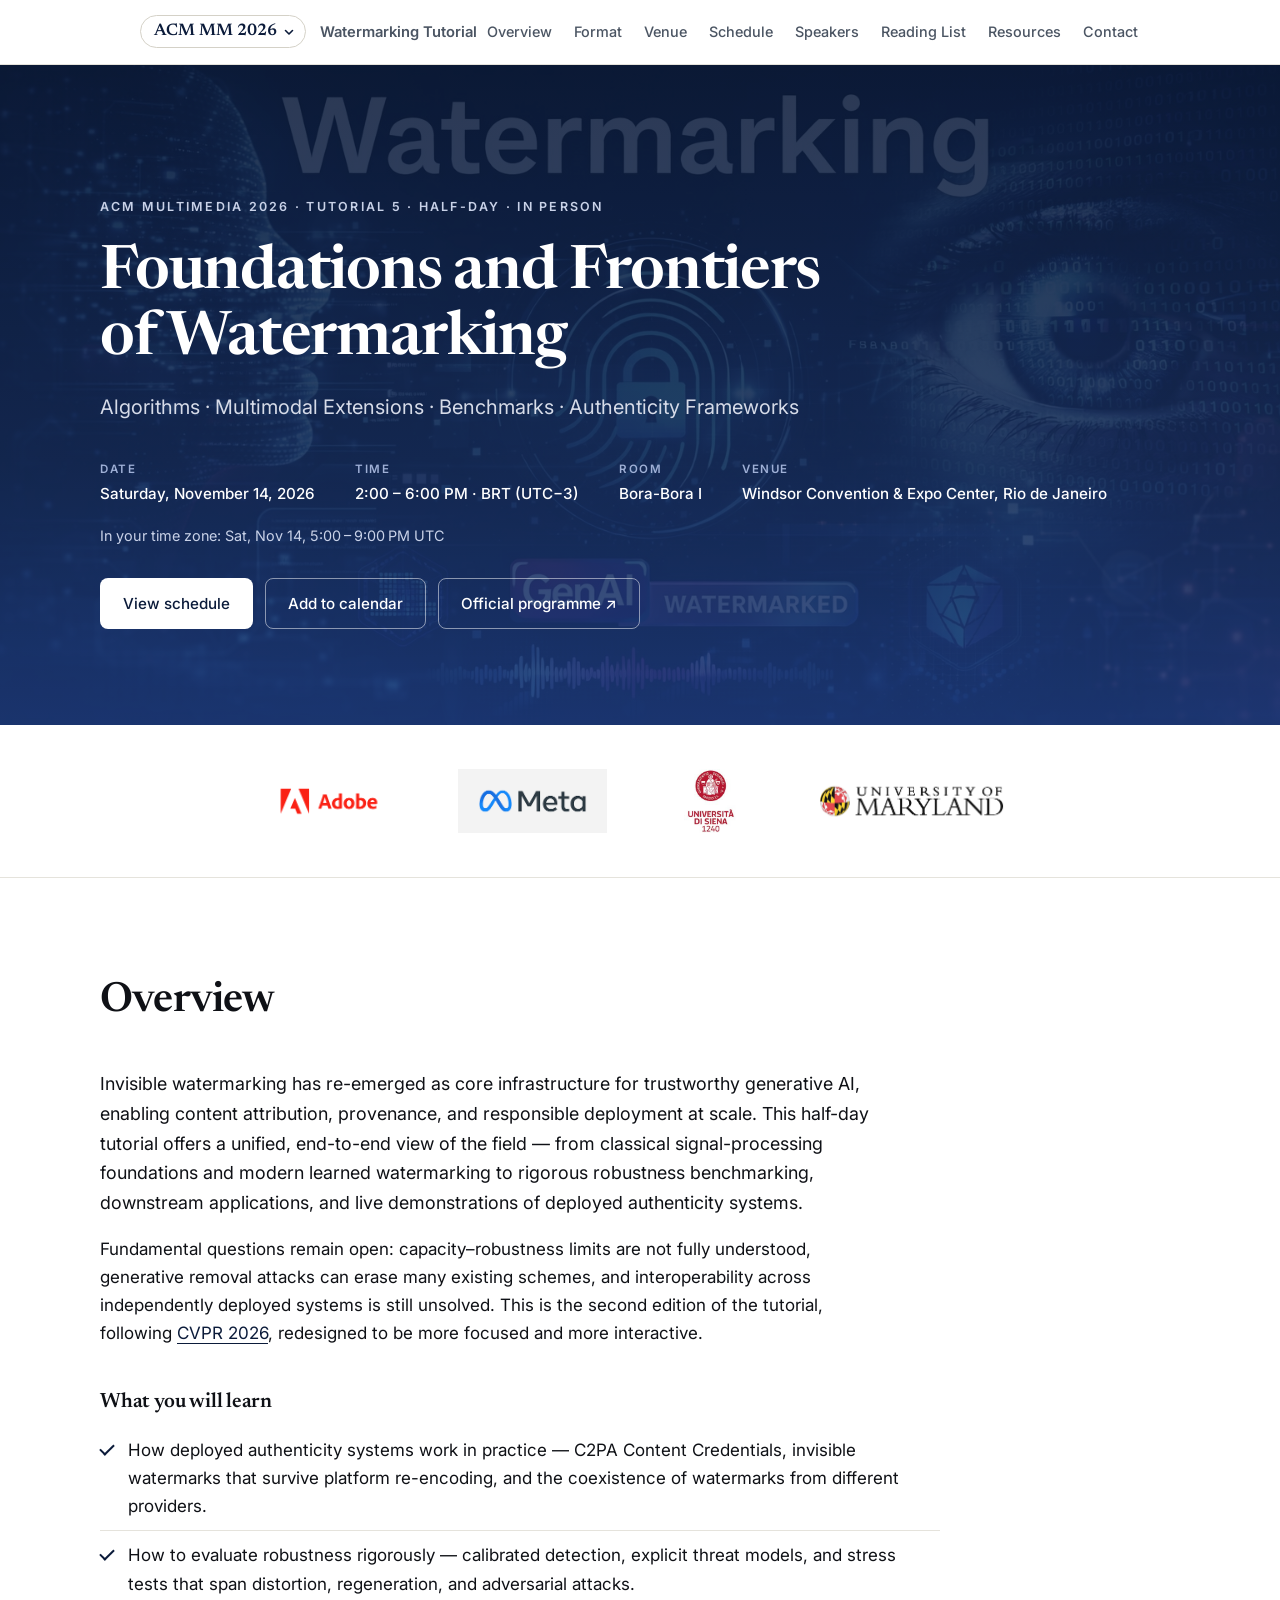
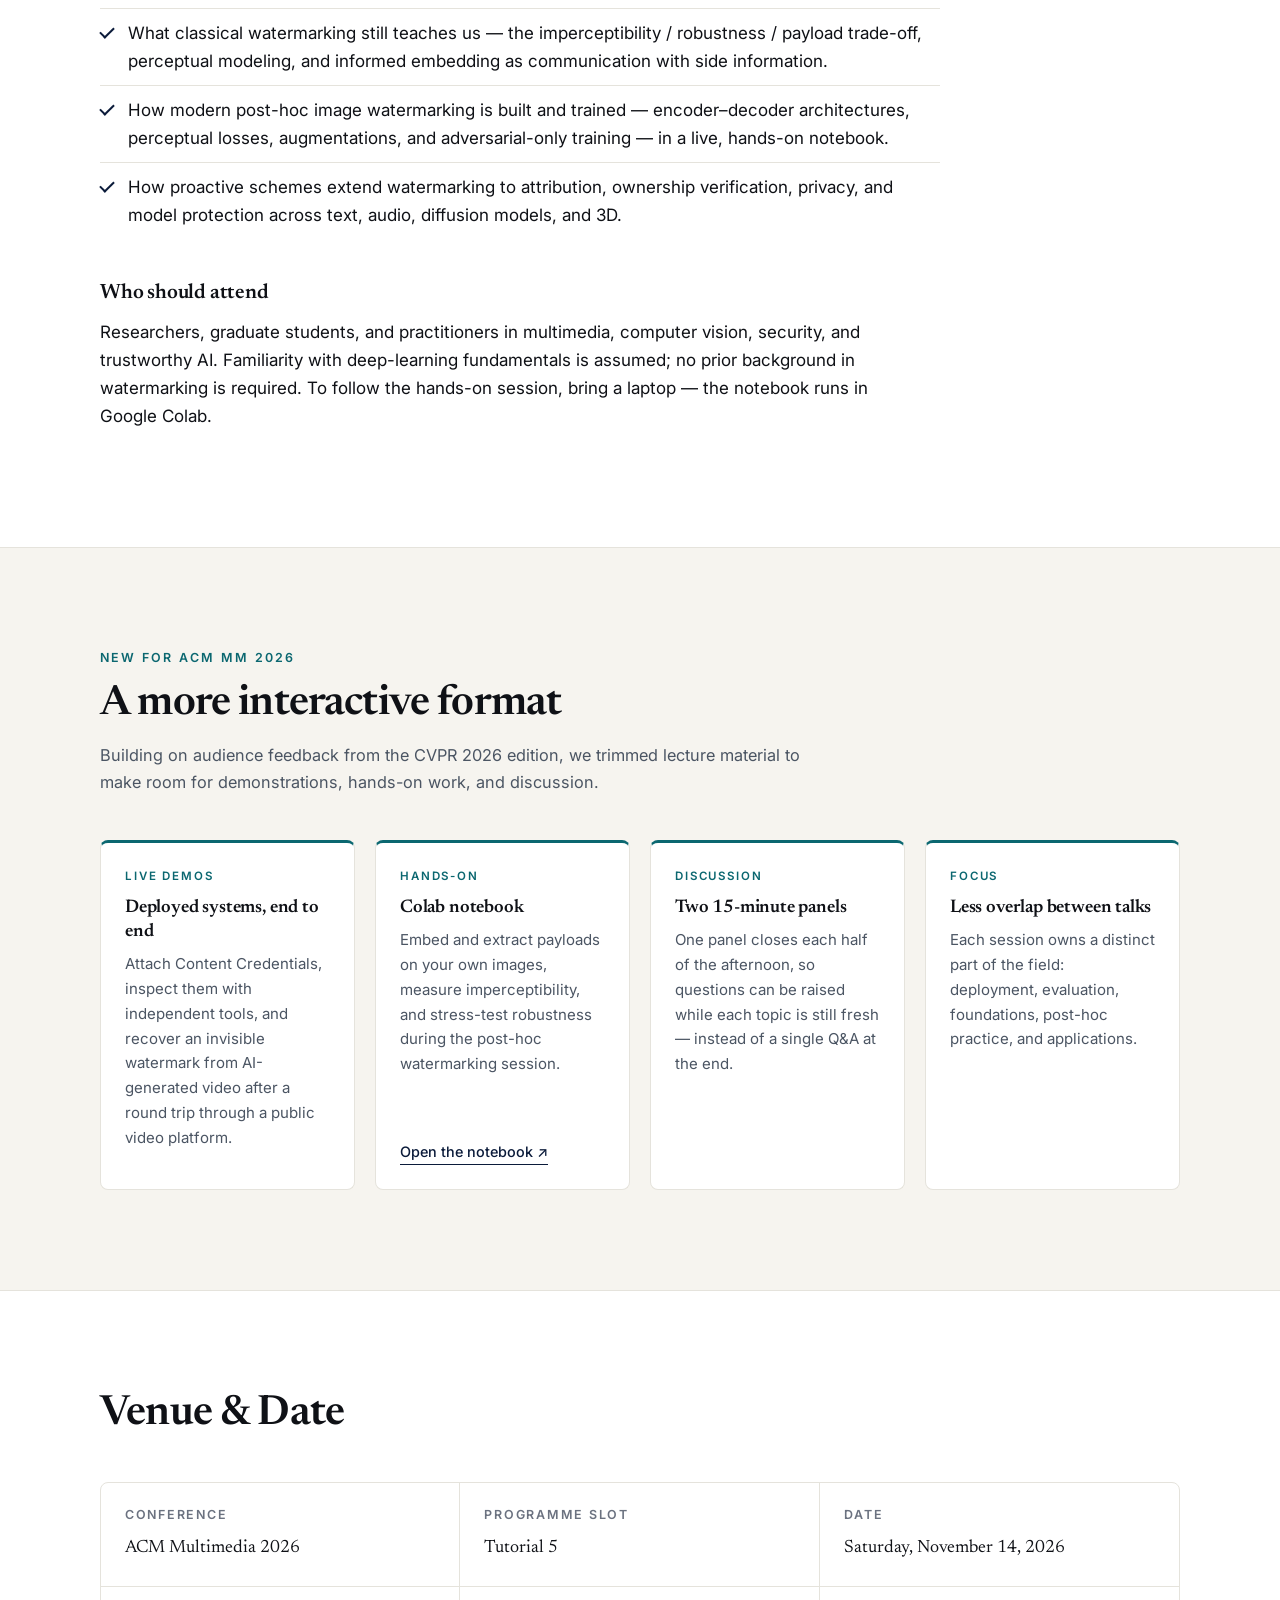
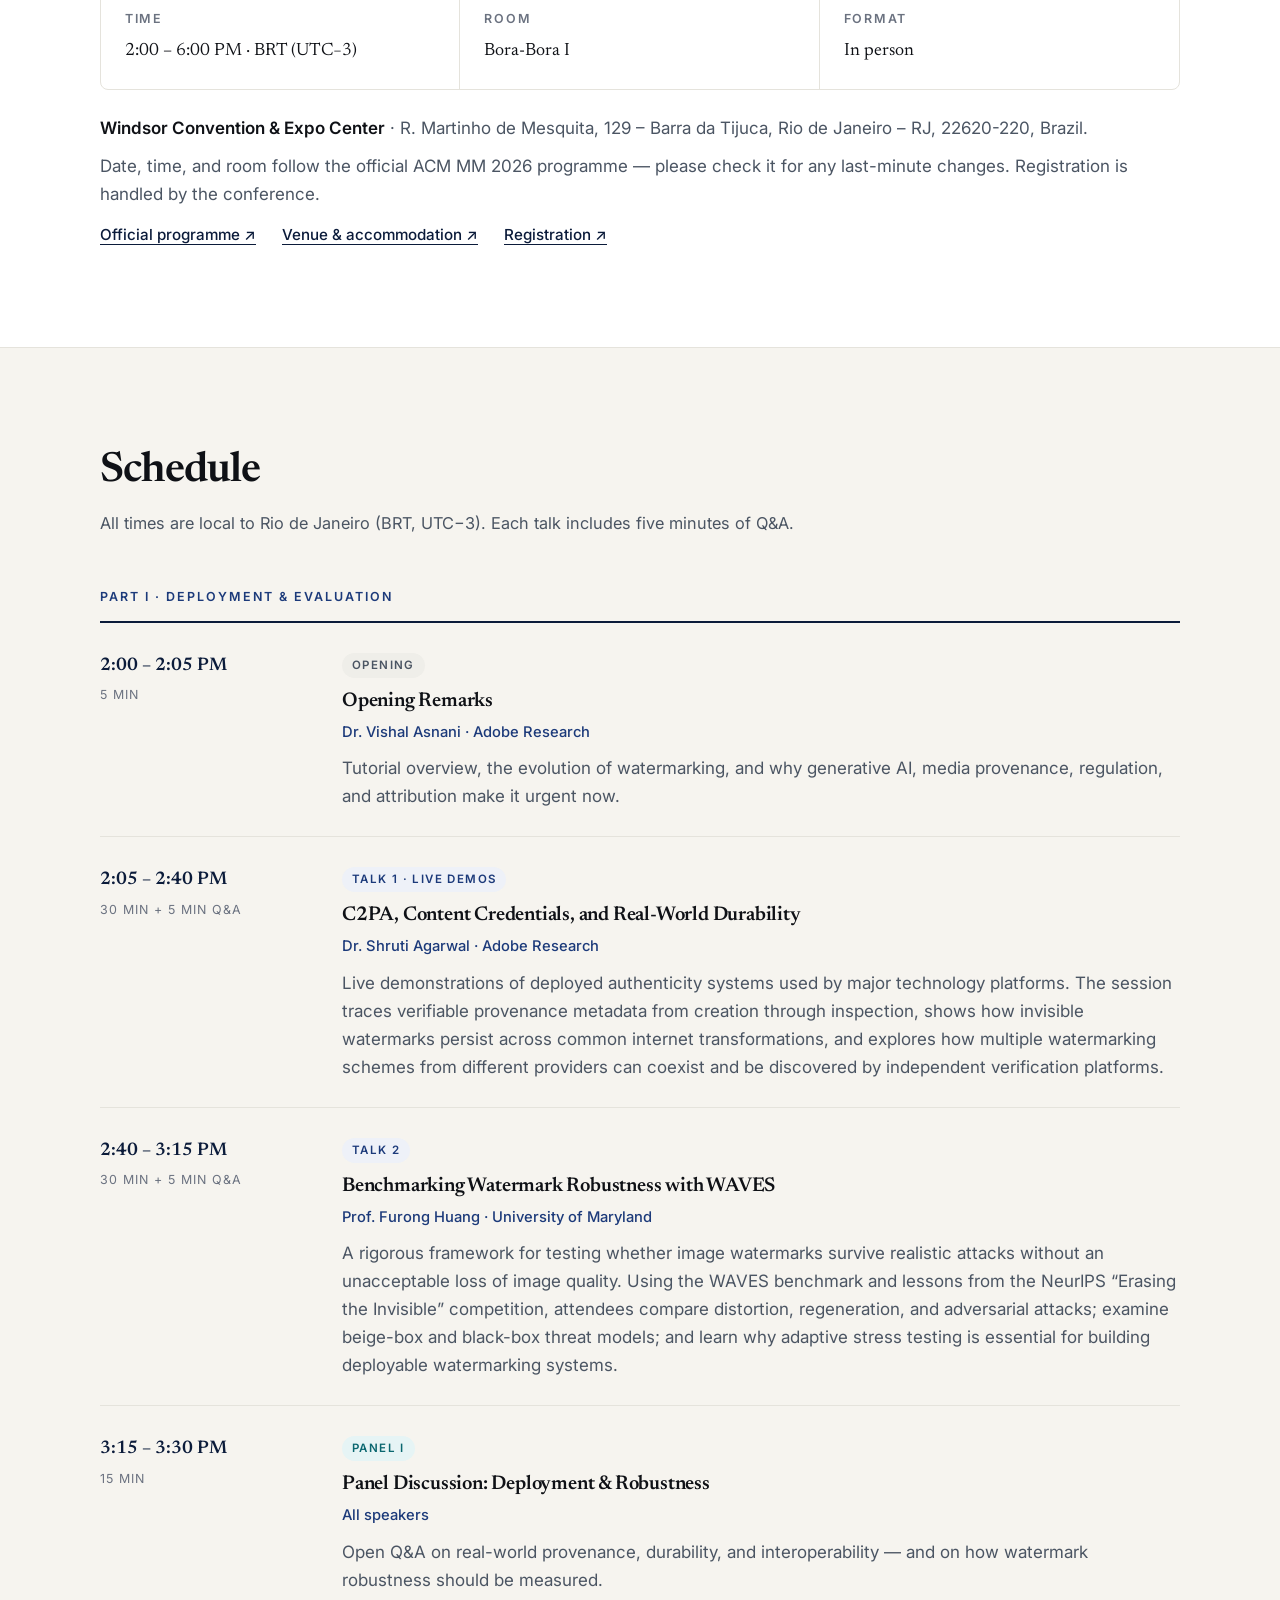
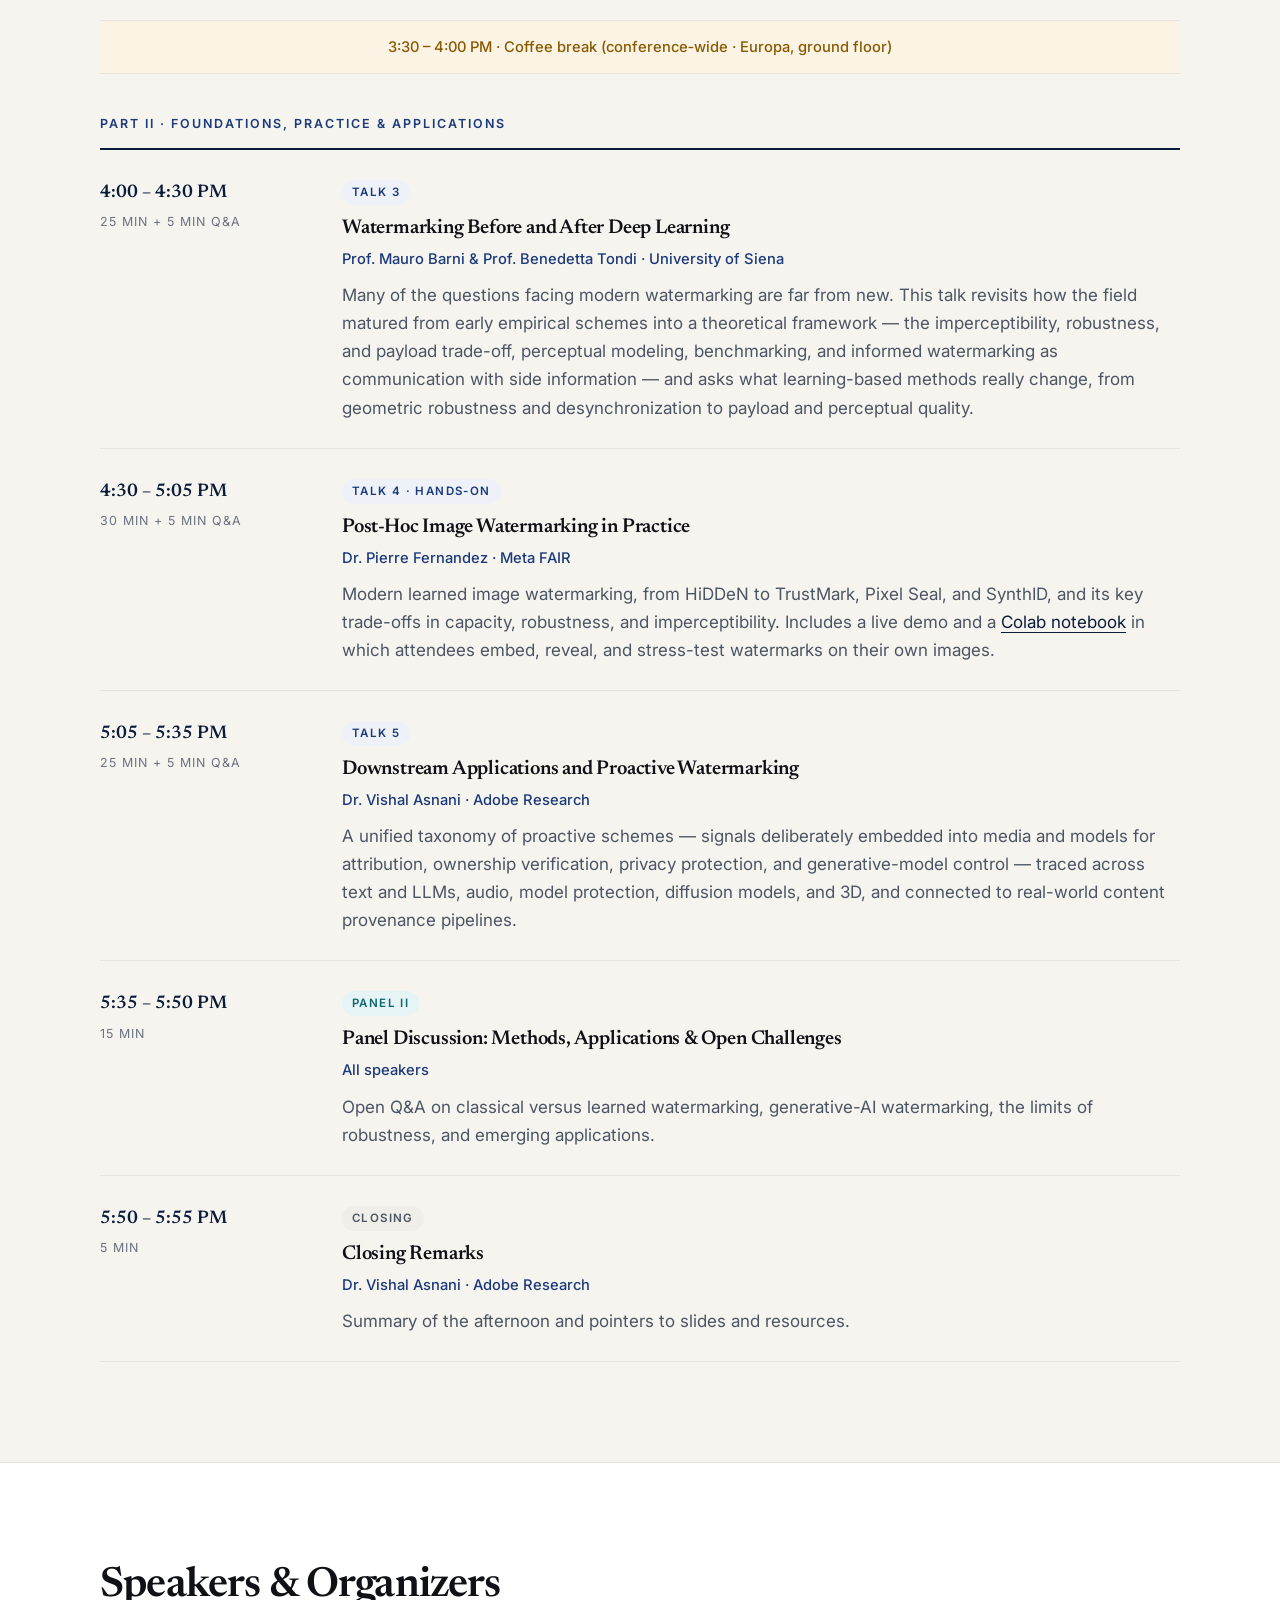
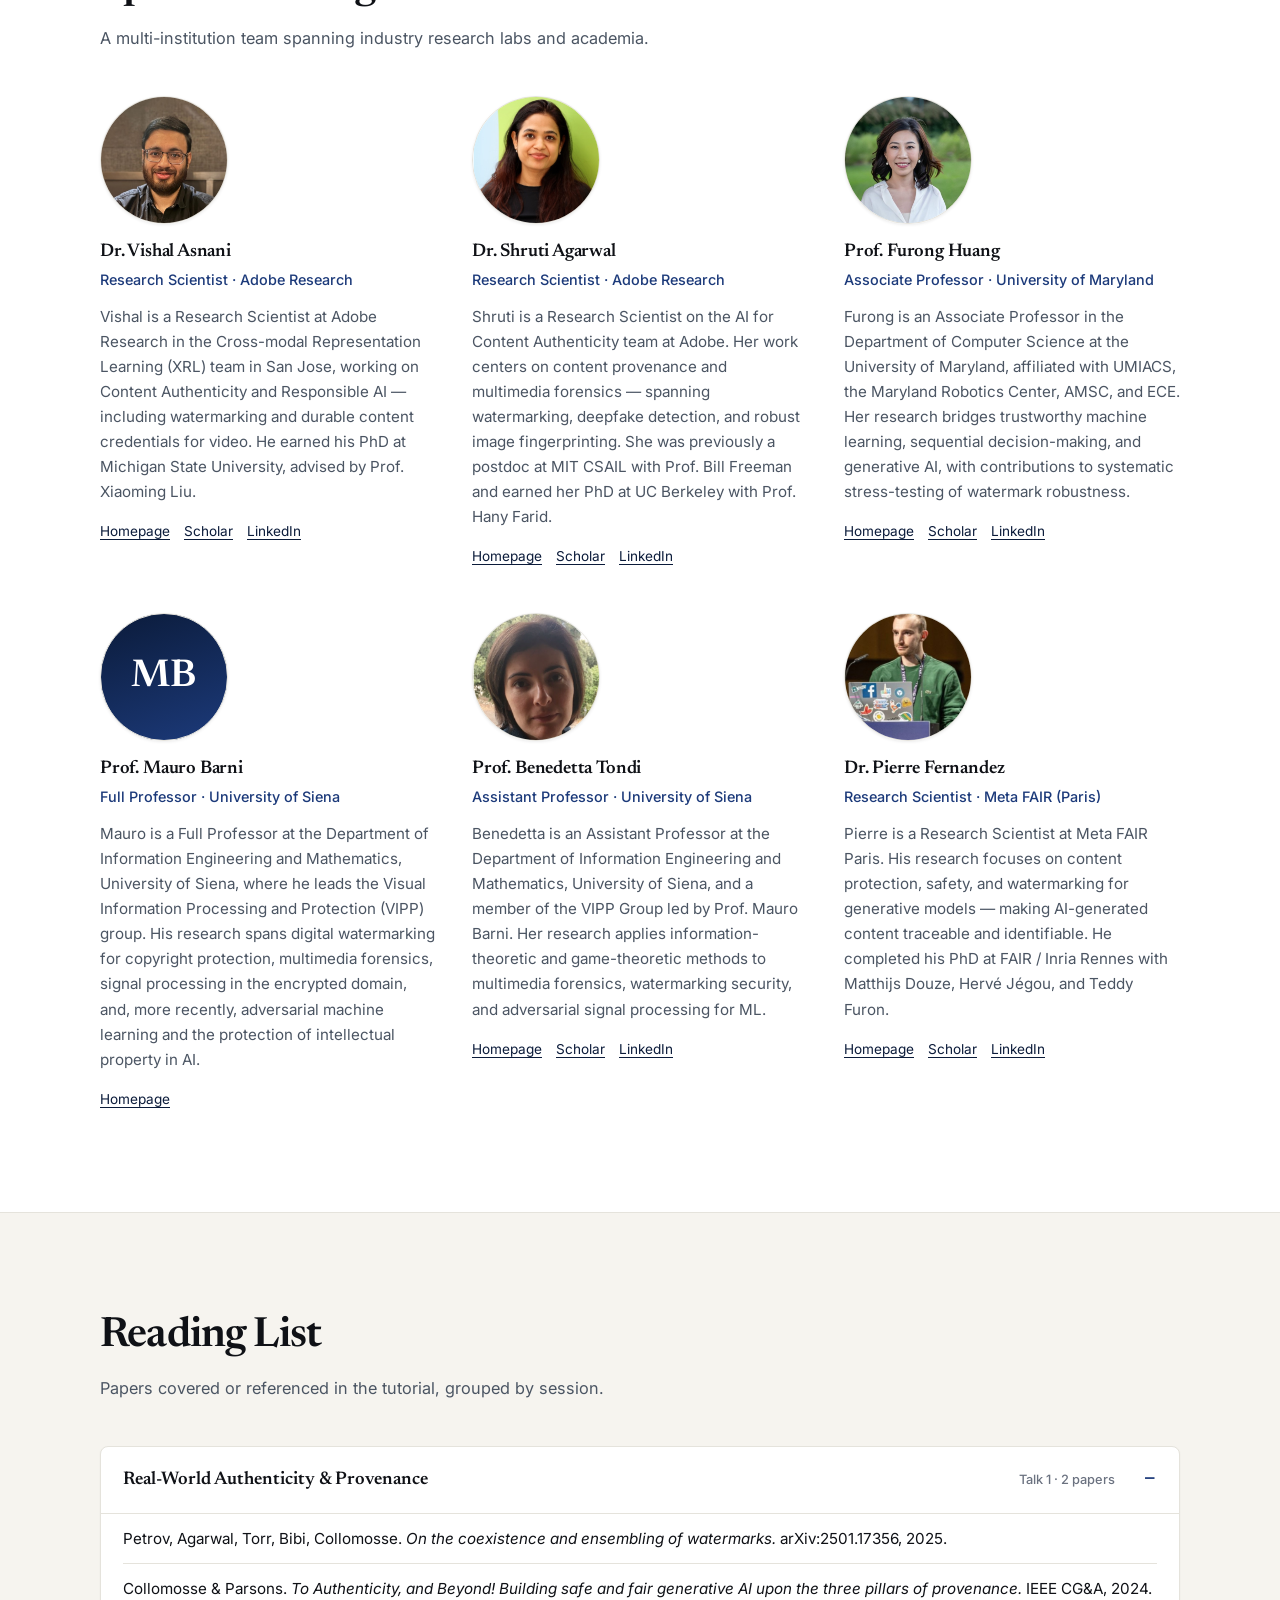
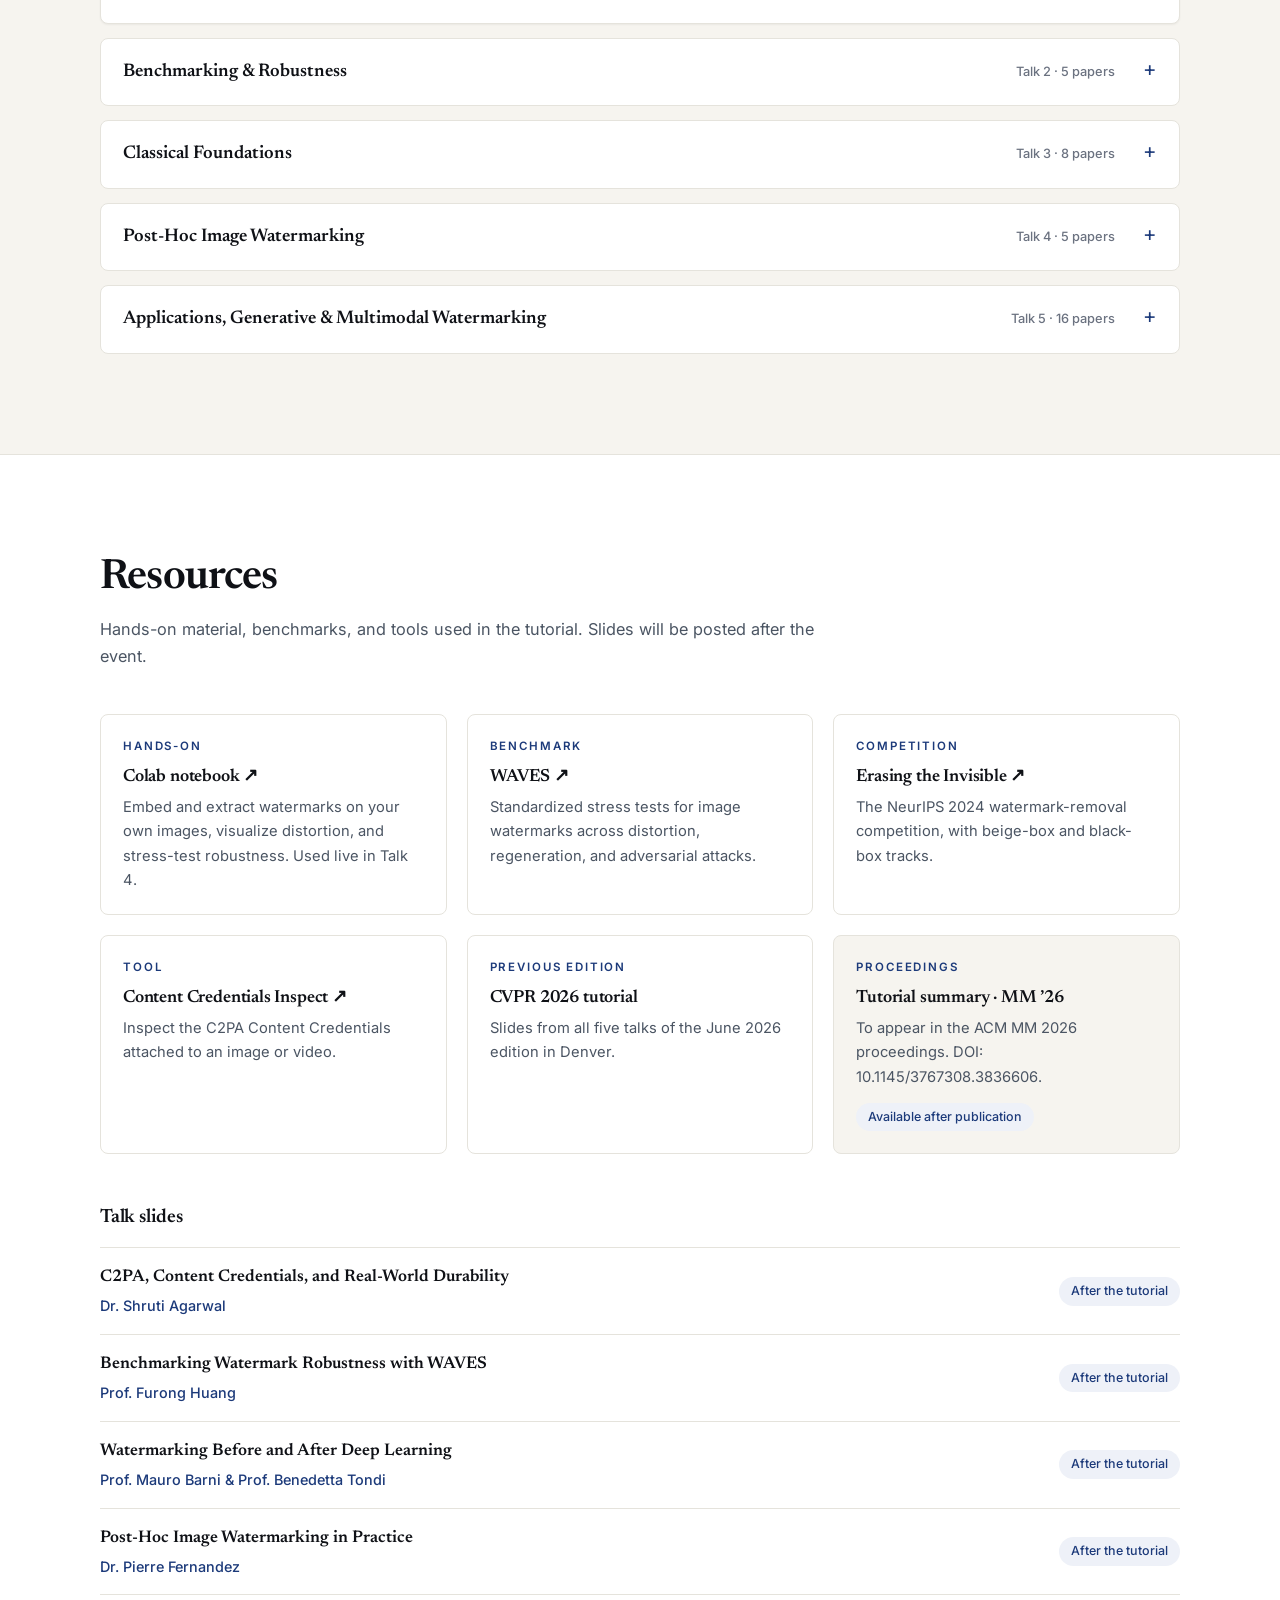
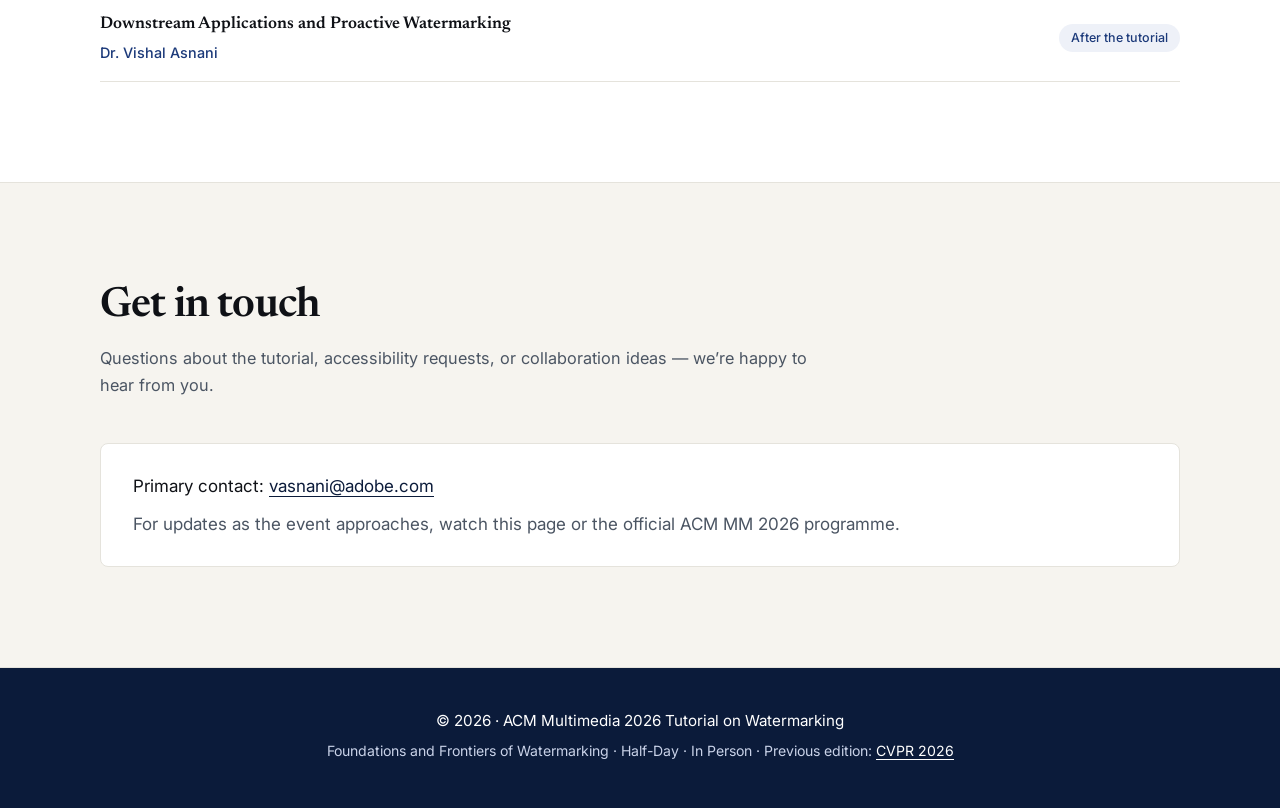
==== acmmm2026/index.html @ 5e0810b5 "Add tutorial website with ACM MM 2026 and CVPR 2026 editions ACM MM 2026 is the default edition, and" ====
<!DOCTYPE html>
<html lang="en">
<head>
<meta charset="UTF-8">
<meta name="viewport" content="width=device-width, initial-scale=1.0">
<title>Foundations and Frontiers of Watermarking · ACM Multimedia 2026 Tutorial</title>
<meta name="description" content="ACM Multimedia 2026 Tutorial 5 — Foundations and Frontiers of Watermarking: Algorithms, Multimodal Extensions, Benchmarks, and Authenticity Frameworks. Saturday, November 14, 2026, 2:00–6:00 PM, Bora-Bora I, Rio de Janeiro.">
<meta name="theme-color" content="#0b1b3a">

<meta property="og:type" content="website">
<meta property="og:title" content="Foundations and Frontiers of Watermarking — ACM MM 2026 Tutorial">
<meta property="og:description" content="An interactive half-day tutorial at ACM Multimedia 2026 with live demos, a hands-on Colab notebook, and two panel discussions. November 14, 2026 · 2:00–6:00 PM · Rio de Janeiro.">
<meta property="og:url" content="https://vishal3477.github.io/watermarking-tutorial/acmmm2026/">
<meta property="og:image" content="https://vishal3477.github.io/watermarking-tutorial/acmmm2026/assets/cover.jpg">
<meta name="twitter:card" content="summary_large_image">

<link rel="preconnect" href="https://fonts.googleapis.com">
<link rel="preconnect" href="https://fonts.gstatic.com" crossorigin>
<link href="https://fonts.googleapis.com/css2?family=Inter:wght@400;500;600;700&family=Newsreader:ital,wght@0,400;0,500;0,600;0,700;1,400&display=swap" rel="stylesheet">

<link rel="stylesheet" href="styles.css">
<link rel="stylesheet" href="../editions.css">
</head>

<body>

<a class="skip-link" href="#overview">Skip to content</a>

<header class="site-nav" id="siteNav">
    <div class="nav-inner">
        <div class="nav-left">
            <details class="edition-switcher">
                <summary><span class="es-sr-only">Tutorial edition: </span>ACM MM&nbsp;2026<svg class="edition-chevron" viewBox="0 0 12 12" aria-hidden="true"><path d="M2.5 4.5 6 8l3.5-3.5" fill="none" stroke="currentColor" stroke-width="1.6" stroke-linecap="round" stroke-linejoin="round"/></svg></summary>
                <div class="edition-menu">
                    <p class="edition-menu-label">Tutorial editions</p>
                    <ul>
                        <li><a href="../acmmm2026/" aria-current="page"><span class="edition-name">ACM MM 2026</span><span class="edition-badge">Latest</span><span class="edition-meta">Rio de Janeiro · Nov 14, 2026</span></a></li>
                        <li><a href="../cvpr2026/"><span class="edition-name">CVPR 2026</span><span class="edition-meta">Denver · Jun 4, 2026</span></a></li>
                    </ul>
                </div>
            </details>
            <a class="nav-brand" href="#top">
                <span class="brand-title">Watermarking Tutorial</span>
            </a>
        </div>

        <button class="nav-toggle" id="navToggle" aria-label="Toggle navigation" aria-expanded="false" aria-controls="navLinks">
            <span></span><span></span><span></span>
        </button>

        <nav class="nav-links" id="navLinks" aria-label="Primary">
            <a href="#overview">Overview</a>
            <a href="#format">Format</a>
            <a href="#venue">Venue</a>
            <a href="#schedule">Schedule</a>
            <a href="#speakers">Speakers</a>
            <a href="#papers">Reading List</a>
            <a href="#resources">Resources</a>
            <a href="#contact">Contact</a>
        </nav>
    </div>
</header>

<section class="hero" id="top">
    <div class="hero-bg" aria-hidden="true"></div>
    <div class="hero-inner">
        <p class="eyebrow">ACM Multimedia 2026 · Tutorial 5 · Half-Day · In Person</p>
        <h1>Foundations and Frontiers<br>of Watermarking</h1>
        <p class="hero-sub">Algorithms · Multimodal Extensions · Benchmarks · Authenticity Frameworks</p>

        <dl class="hero-meta">
            <div><dt>Date</dt><dd><time datetime="2026-11-14">Saturday, November 14, 2026</time></dd></div>
            <div><dt>Time</dt><dd>2:00 – 6:00 PM · BRT (UTC−3)</dd></div>
            <div><dt>Room</dt><dd>Bora-Bora I</dd></div>
            <div><dt>Venue</dt><dd>Windsor Convention &amp; Expo Center, Rio de Janeiro</dd></div>
        </dl>
        <p class="hero-local" id="localTime" hidden></p>

        <div class="hero-actions">
            <a class="btn btn-primary" href="#schedule">View schedule</a>
            <a class="btn btn-ghost" href="assets/acmmm2026-watermarking-tutorial.ics" download>Add to calendar</a>
            <a class="btn btn-ghost" href="https://2026.acmmm.org/site/programme.html" target="_blank" rel="noopener">Official programme ↗</a>
        </div>
    </div>
</section>

<section class="logo-strip" aria-label="Affiliated institutions">
    <div class="logo-strip-inner">
        <img src="assets/adobe.png" alt="Adobe">
        <img src="assets/meta.png" alt="Meta">
        <img src="assets/siena.png" alt="University of Siena">
        <img src="assets/umd.png" alt="University of Maryland">
    </div>
</section>

<main class="container">

<!-- OVERVIEW -->
<section id="overview" class="section">
    <header class="section-header">
        <h2>Overview</h2>
    </header>

    <div class="prose">
        <p class="lede">
            Invisible watermarking has re-emerged as core infrastructure for trustworthy generative AI,
            enabling content attribution, provenance, and responsible deployment at scale. This half-day
            tutorial offers a unified, end-to-end view of the field — from classical signal-processing
            foundations and modern learned watermarking to rigorous robustness benchmarking, downstream
            applications, and live demonstrations of deployed authenticity systems.
        </p>
        <p>
            Fundamental questions remain open: capacity–robustness limits are not fully understood,
            generative removal attacks can erase many existing schemes, and interoperability across
            independently deployed systems is still unsolved. This is the second edition of the tutorial,
            following <a href="../cvpr2026/">CVPR 2026</a>,
            redesigned to be more focused and more interactive.
        </p>

        <h3>What you will learn</h3>
        <ul class="check-list">
            <li>How deployed authenticity systems work in practice — C2PA Content Credentials, invisible watermarks that survive platform re-encoding, and the coexistence of watermarks from different providers.</li>
            <li>How to evaluate robustness rigorously — calibrated detection, explicit threat models, and stress tests that span distortion, regeneration, and adversarial attacks.</li>
            <li>What classical watermarking still teaches us — the imperceptibility / robustness / payload trade-off, perceptual modeling, and informed embedding as communication with side information.</li>
            <li>How modern post-hoc image watermarking is built and trained — encoder–decoder architectures, perceptual losses, augmentations, and adversarial-only training — in a live, hands-on notebook.</li>
            <li>How proactive schemes extend watermarking to attribution, ownership verification, privacy, and model protection across text, audio, diffusion models, and 3D.</li>
        </ul>

        <h3>Who should attend</h3>
        <p>
            Researchers, graduate students, and practitioners in multimedia, computer vision, security, and
            trustworthy AI. Familiarity with deep-learning fundamentals is assumed; no prior background in
            watermarking is required. To follow the hands-on session, bring a laptop — the notebook runs in
            Google Colab.
        </p>
    </div>
</section>

<!-- FORMAT -->
<section id="format" class="section section-alt">
    <header class="section-header">
        <p class="section-kicker">New for ACM MM 2026</p>
        <h2>A more interactive format</h2>
        <p class="section-sub">
            Building on audience feedback from the CVPR 2026 edition, we trimmed lecture material to make
            room for demonstrations, hands-on work, and discussion.
        </p>
    </header>

    <div class="feature-grid">
        <article class="feature-card">
            <p class="feature-tag">Live demos</p>
            <h3>Deployed systems, end to end</h3>
            <p>Attach Content Credentials, inspect them with independent tools, and recover an invisible watermark from AI-generated video after a round trip through a public video platform.</p>
        </article>
        <article class="feature-card">
            <p class="feature-tag">Hands-on</p>
            <h3>Colab notebook</h3>
            <p>Embed and extract payloads on your own images, measure imperceptibility, and stress-test robustness during the post-hoc watermarking session.</p>
            <a class="feature-link" href="https://colab.research.google.com/drive/18MH6fttuPWcGA3BriDTV0diO6B9Dkoek?usp=sharing" target="_blank" rel="noopener">Open the notebook ↗</a>
        </article>
        <article class="feature-card">
            <p class="feature-tag">Discussion</p>
            <h3>Two 15-minute panels</h3>
            <p>One panel closes each half of the afternoon, so questions can be raised while each topic is still fresh — instead of a single Q&amp;A at the end.</p>
        </article>
        <article class="feature-card">
            <p class="feature-tag">Focus</p>
            <h3>Less overlap between talks</h3>
            <p>Each session owns a distinct part of the field: deployment, evaluation, foundations, post-hoc practice, and applications.</p>
        </article>
    </div>
</section>

<!-- VENUE -->
<section id="venue" class="section">
    <header class="section-header">
        <h2>Venue &amp; Date</h2>
    </header>

    <div class="venue-grid">
        <div class="venue-item">
            <p class="venue-label">Conference</p>
            <p class="venue-value">ACM Multimedia 2026</p>
        </div>
        <div class="venue-item">
            <p class="venue-label">Programme slot</p>
            <p class="venue-value">Tutorial 5</p>
        </div>
        <div class="venue-item">
            <p class="venue-label">Date</p>
            <p class="venue-value">Saturday, November 14, 2026</p>
        </div>
        <div class="venue-item">
            <p class="venue-label">Time</p>
            <p class="venue-value">2:00 – 6:00 PM · BRT (UTC−3)</p>
        </div>
        <div class="venue-item">
            <p class="venue-label">Room</p>
            <p class="venue-value">Bora-Bora I</p>
        </div>
        <div class="venue-item">
            <p class="venue-label">Format</p>
            <p class="venue-value">In person</p>
        </div>
    </div>

    <div class="venue-note">
        <p>
            <strong>Windsor Convention &amp; Expo Center</strong> · R. Martinho de Mesquita, 129 – Barra da Tijuca,
            Rio de Janeiro – RJ, 22620-220, Brazil.
        </p>
        <p>
            Date, time, and room follow the official ACM MM 2026 programme — please check it for any
            last-minute changes. Registration is handled by the conference.
        </p>
        <ul class="inline-links">
            <li><a href="https://2026.acmmm.org/site/programme.html" target="_blank" rel="noopener">Official programme ↗</a></li>
            <li><a href="https://2026.acmmm.org/site/venue.html" target="_blank" rel="noopener">Venue &amp; accommodation ↗</a></li>
            <li><a href="https://2026.acmmm.org/site/registration.html" target="_blank" rel="noopener">Registration ↗</a></li>
        </ul>
    </div>
</section>

<!-- SCHEDULE -->
<section id="schedule" class="section section-alt">
    <header class="section-header">
        <h2>Schedule</h2>
        <p class="section-sub">All times are local to Rio de Janeiro (BRT, UTC−3). Each talk includes five minutes of Q&amp;A.</p>
    </header>

    <ol class="schedule">

        <li class="schedule-part"><span>Part I · Deployment &amp; evaluation</span></li>

        <li class="schedule-row">
            <div class="schedule-time">
                <span class="time-range"><time datetime="2026-11-14T14:00-03:00">2:00</time> – <time datetime="2026-11-14T14:05-03:00">2:05 PM</time></span>
                <span class="time-len">5 min</span>
            </div>
            <div class="schedule-body">
                <p class="tag tag-plenary">Opening</p>
                <h3>Opening Remarks</h3>
                <p class="schedule-speaker">Dr. Vishal Asnani · Adobe Research</p>
                <p>Tutorial overview, the evolution of watermarking, and why generative AI, media provenance, regulation, and attribution make it urgent now.</p>
            </div>
        </li>

        <li class="schedule-row">
            <div class="schedule-time">
                <span class="time-range"><time datetime="2026-11-14T14:05-03:00">2:05</time> – <time datetime="2026-11-14T14:40-03:00">2:40 PM</time></span>
                <span class="time-len">30 min + 5 min Q&amp;A</span>
            </div>
            <div class="schedule-body">
                <p class="tag tag-talk">Talk 1 · Live demos</p>
                <h3>C2PA, Content Credentials, and Real-World Durability</h3>
                <p class="schedule-speaker">Dr. Shruti Agarwal · Adobe Research</p>
                <p>
                    Live demonstrations of deployed authenticity systems used by major technology platforms. The
                    session traces verifiable provenance metadata from creation through inspection, shows how
                    invisible watermarks persist across common internet transformations, and explores how multiple
                    watermarking schemes from different providers can coexist and be discovered by independent
                    verification platforms.
                </p>
            </div>
        </li>

        <li class="schedule-row">
            <div class="schedule-time">
                <span class="time-range"><time datetime="2026-11-14T14:40-03:00">2:40</time> – <time datetime="2026-11-14T15:15-03:00">3:15 PM</time></span>
                <span class="time-len">30 min + 5 min Q&amp;A</span>
            </div>
            <div class="schedule-body">
                <p class="tag tag-talk">Talk 2</p>
                <h3>Benchmarking Watermark Robustness with WAVES</h3>
                <p class="schedule-speaker">Prof. Furong Huang · University of Maryland</p>
                <p>
                    A rigorous framework for testing whether image watermarks survive realistic attacks without an
                    unacceptable loss of image quality. Using the WAVES benchmark and lessons from the NeurIPS
                    “Erasing the Invisible” competition, attendees compare distortion, regeneration, and adversarial
                    attacks; examine beige-box and black-box threat models; and learn why adaptive stress testing is
                    essential for building deployable watermarking systems.
                </p>
            </div>
        </li>

        <li class="schedule-row">
            <div class="schedule-time">
                <span class="time-range"><time datetime="2026-11-14T15:15-03:00">3:15</time> – <time datetime="2026-11-14T15:30-03:00">3:30 PM</time></span>
                <span class="time-len">15 min</span>
            </div>
            <div class="schedule-body">
                <p class="tag tag-panel">Panel I</p>
                <h3>Panel Discussion: Deployment &amp; Robustness</h3>
                <p class="schedule-speaker">All speakers</p>
                <p>Open Q&amp;A on real-world provenance, durability, and interoperability — and on how watermark robustness should be measured.</p>
            </div>
        </li>

        <li class="schedule-break">
            <span><time datetime="2026-11-14T15:30-03:00">3:30</time> – <time datetime="2026-11-14T16:00-03:00">4:00 PM</time> · Coffee break (conference&#8209;wide · Europa, ground floor)</span>
        </li>

        <li class="schedule-part"><span>Part II · Foundations, practice &amp; applications</span></li>

        <li class="schedule-row">
            <div class="schedule-time">
                <span class="time-range"><time datetime="2026-11-14T16:00-03:00">4:00</time> – <time datetime="2026-11-14T16:30-03:00">4:30 PM</time></span>
                <span class="time-len">25 min + 5 min Q&amp;A</span>
            </div>
            <div class="schedule-body">
                <p class="tag tag-talk">Talk 3</p>
                <h3>Watermarking Before and After Deep Learning</h3>
                <p class="schedule-speaker">Prof. Mauro Barni &amp; Prof. Benedetta Tondi · University of Siena</p>
                <p>
                    Many of the questions facing modern watermarking are far from new. This talk revisits how the
                    field matured from early empirical schemes into a theoretical framework — the imperceptibility,
                    robustness, and payload trade-off, perceptual modeling, benchmarking, and informed watermarking
                    as communication with side information — and asks what learning-based methods really change,
                    from geometric robustness and desynchronization to payload and perceptual quality.
                </p>
            </div>
        </li>

        <li class="schedule-row">
            <div class="schedule-time">
                <span class="time-range"><time datetime="2026-11-14T16:30-03:00">4:30</time> – <time datetime="2026-11-14T17:05-03:00">5:05 PM</time></span>
                <span class="time-len">30 min + 5 min Q&amp;A</span>
            </div>
            <div class="schedule-body">
                <p class="tag tag-talk">Talk 4 · Hands-on</p>
                <h3>Post-Hoc Image Watermarking in Practice</h3>
                <p class="schedule-speaker">Dr. Pierre Fernandez · Meta FAIR</p>
                <p>
                    Modern learned image watermarking, from HiDDeN to TrustMark, Pixel Seal, and SynthID, and its key
                    trade-offs in capacity, robustness, and imperceptibility. Includes a live demo and a
                    <a href="https://colab.research.google.com/drive/18MH6fttuPWcGA3BriDTV0diO6B9Dkoek?usp=sharing" target="_blank" rel="noopener">Colab notebook</a>
                    in which attendees embed, reveal, and stress-test watermarks on their own images.
                </p>
            </div>
        </li>

        <li class="schedule-row">
            <div class="schedule-time">
                <span class="time-range"><time datetime="2026-11-14T17:05-03:00">5:05</time> – <time datetime="2026-11-14T17:35-03:00">5:35 PM</time></span>
                <span class="time-len">25 min + 5 min Q&amp;A</span>
            </div>
            <div class="schedule-body">
                <p class="tag tag-talk">Talk 5</p>
                <h3>Downstream Applications and Proactive Watermarking</h3>
                <p class="schedule-speaker">Dr. Vishal Asnani · Adobe Research</p>
                <p>
                    A unified taxonomy of proactive schemes — signals deliberately embedded into media and models for
                    attribution, ownership verification, privacy protection, and generative-model control — traced
                    across text and LLMs, audio, model protection, diffusion models, and 3D, and connected to
                    real-world content provenance pipelines.
                </p>
            </div>
        </li>

        <li class="schedule-row">
            <div class="schedule-time">
                <span class="time-range"><time datetime="2026-11-14T17:35-03:00">5:35</time> – <time datetime="2026-11-14T17:50-03:00">5:50 PM</time></span>
                <span class="time-len">15 min</span>
            </div>
            <div class="schedule-body">
                <p class="tag tag-panel">Panel II</p>
                <h3>Panel Discussion: Methods, Applications &amp; Open Challenges</h3>
                <p class="schedule-speaker">All speakers</p>
                <p>Open Q&amp;A on classical versus learned watermarking, generative-AI watermarking, the limits of robustness, and emerging applications.</p>
            </div>
        </li>

        <li class="schedule-row">
            <div class="schedule-time">
                <span class="time-range"><time datetime="2026-11-14T17:50-03:00">5:50</time> – <time datetime="2026-11-14T17:55-03:00">5:55 PM</time></span>
                <span class="time-len">5 min</span>
            </div>
            <div class="schedule-body">
                <p class="tag tag-plenary">Closing</p>
                <h3>Closing Remarks</h3>
                <p class="schedule-speaker">Dr. Vishal Asnani · Adobe Research</p>
                <p>Summary of the afternoon and pointers to slides and resources.</p>
            </div>
        </li>

    </ol>
</section>

<!-- SPEAKERS -->
<section id="speakers" class="section">
    <header class="section-header">
        <h2>Speakers &amp; Organizers</h2>
        <p class="section-sub">A multi-institution team spanning industry research labs and academia.</p>
    </header>

    <div class="speakers">

        <article class="speaker-card">
            <img src="assets/vishal.jpg" alt="Dr. Vishal Asnani" width="128" height="128" loading="lazy">
            <h3>Dr. Vishal Asnani</h3>
            <p class="affiliation">Research Scientist · Adobe Research</p>
            <p class="bio">
                Vishal is a Research Scientist at Adobe Research in the Cross-modal Representation Learning (XRL)
                team in San Jose, working on Content Authenticity and Responsible AI — including watermarking and
                durable content credentials for video. He earned his PhD at Michigan State University, advised by
                Prof. Xiaoming Liu.
            </p>
            <ul class="speaker-links">
                <li><a href="https://vishal3477.github.io/" target="_blank" rel="noopener">Homepage</a></li>
                <li><a href="https://scholar.google.com/citations?user=OA4lkcwAAAAJ&amp;hl=en" target="_blank" rel="noopener">Scholar</a></li>
                <li><a href="https://www.linkedin.com/in/vishal-asnani" target="_blank" rel="noopener">LinkedIn</a></li>
            </ul>
        </article>

        <article class="speaker-card">
            <img src="assets/shruti.jpg" alt="Dr. Shruti Agarwal" width="128" height="128" loading="lazy">
            <h3>Dr. Shruti Agarwal</h3>
            <p class="affiliation">Research Scientist · Adobe Research</p>
            <p class="bio">
                Shruti is a Research Scientist on the AI for Content Authenticity team at Adobe. Her work centers
                on content provenance and multimedia forensics — spanning watermarking, deepfake detection, and
                robust image fingerprinting. She was previously a postdoc at MIT CSAIL with Prof. Bill Freeman and
                earned her PhD at UC Berkeley with Prof. Hany Farid.
            </p>
            <ul class="speaker-links">
                <li><a href="https://agarwalshruti15.github.io/" target="_blank" rel="noopener">Homepage</a></li>
                <li><a href="https://scholar.google.com/citations?user=gcuoIb0AAAAJ&amp;hl=en" target="_blank" rel="noopener">Scholar</a></li>
                <li><a href="https://www.linkedin.com/in/shruti-agarwal-54763870/" target="_blank" rel="noopener">LinkedIn</a></li>
            </ul>
        </article>

        <article class="speaker-card">
            <img src="assets/furong.jpg" alt="Prof. Furong Huang" width="128" height="128" loading="lazy">
            <h3>Prof. Furong Huang</h3>
            <p class="affiliation">Associate Professor · University of Maryland</p>
            <p class="bio">
                Furong is an Associate Professor in the Department of Computer Science at the University of
                Maryland, affiliated with UMIACS, the Maryland Robotics Center, AMSC, and ECE. Her research bridges
                trustworthy machine learning, sequential decision-making, and generative AI, with contributions to
                systematic stress-testing of watermark robustness.
            </p>
            <ul class="speaker-links">
                <li><a href="https://furong-huang.com/" target="_blank" rel="noopener">Homepage</a></li>
                <li><a href="https://scholar.google.com/citations?user=13yyuCcAAAAJ&amp;hl=en" target="_blank" rel="noopener">Scholar</a></li>
                <li><a href="https://www.linkedin.com/in/furong-huang/" target="_blank" rel="noopener">LinkedIn</a></li>
            </ul>
        </article>

        <article class="speaker-card">
            <div class="avatar-initials" role="img" aria-label="Prof. Mauro Barni">MB</div>
            <h3>Prof. Mauro Barni</h3>
            <p class="affiliation">Full Professor · University of Siena</p>
            <p class="bio">
                Mauro is a Full Professor at the Department of Information Engineering and Mathematics, University
                of Siena, where he leads the Visual Information Processing and Protection (VIPP) group. His research
                spans digital watermarking for copyright protection, multimedia forensics, signal processing in the
                encrypted domain, and, more recently, adversarial machine learning and the protection of
                intellectual property in AI.
            </p>
            <ul class="speaker-links">
                <li><a href="https://clem.dii.unisi.it/~vipp/mbarni.html" target="_blank" rel="noopener">Homepage</a></li>
            </ul>
        </article>

        <article class="speaker-card">
            <img src="assets/tondi.jpg" alt="Prof. Benedetta Tondi" width="128" height="128" loading="lazy">
            <h3>Prof. Benedetta Tondi</h3>
            <p class="affiliation">Assistant Professor · University of Siena</p>
            <p class="bio">
                Benedetta is an Assistant Professor at the Department of Information Engineering and Mathematics,
                University of Siena, and a member of the VIPP Group led by Prof. Mauro Barni. Her research applies
                information-theoretic and game-theoretic methods to multimedia forensics, watermarking security, and
                adversarial signal processing for ML.
            </p>
            <ul class="speaker-links">
                <li><a href="https://clem.dii.unisi.it/~vipp/btondi.html" target="_blank" rel="noopener">Homepage</a></li>
                <li><a href="https://scholar.google.com/citations?user=xpNEfq4AAAAJ&amp;hl=it" target="_blank" rel="noopener">Scholar</a></li>
                <li><a href="https://www.linkedin.com/in/benedetta-tondi-61215652/" target="_blank" rel="noopener">LinkedIn</a></li>
            </ul>
        </article>

        <article class="speaker-card">
            <img src="assets/pierre.jpg" alt="Dr. Pierre Fernandez" width="128" height="128" loading="lazy">
            <h3>Dr. Pierre Fernandez</h3>
            <p class="affiliation">Research Scientist · Meta FAIR (Paris)</p>
            <p class="bio">
                Pierre is a Research Scientist at Meta FAIR Paris. His research focuses on content protection,
                safety, and watermarking for generative models — making AI-generated content traceable and
                identifiable. He completed his PhD at FAIR / Inria Rennes with Matthijs Douze, Hervé Jégou, and
                Teddy Furon.
            </p>
            <ul class="speaker-links">
                <li><a href="https://pierrefdz.github.io/" target="_blank" rel="noopener">Homepage</a></li>
                <li><a href="https://scholar.google.com/citations?user=osCX1YQAAAAJ&amp;hl=fr" target="_blank" rel="noopener">Scholar</a></li>
                <li><a href="https://www.linkedin.com/in/pierrefdz/?locale=en" target="_blank" rel="noopener">LinkedIn</a></li>
            </ul>
        </article>

    </div>
</section>

<!-- READING LIST -->
<section id="papers" class="section section-alt">
    <header class="section-header">
        <h2>Reading List</h2>
        <p class="section-sub">Papers covered or referenced in the tutorial, grouped by session.</p>
    </header>

    <div class="papers">

        <details class="papers-group" open>
            <summary><span>Real-World Authenticity &amp; Provenance</span><span class="paper-count">Talk 1 · 2 papers</span></summary>
            <ul class="paper-list">
                <li>Petrov, Agarwal, Torr, Bibi, Collomosse. <em>On the coexistence and ensembling of watermarks.</em> arXiv:2501.17356, 2025.</li>
                <li>Collomosse &amp; Parsons. <em>To Authenticity, and Beyond! Building safe and fair generative AI upon the three pillars of provenance.</em> IEEE CG&amp;A, 2024.</li>
            </ul>
        </details>

        <details class="papers-group">
            <summary><span>Benchmarking &amp; Robustness</span><span class="paper-count">Talk 2 · 5 papers</span></summary>
            <ul class="paper-list">
                <li>An et al. <em>WAVES: Benchmarking the Robustness of Image Watermarks.</em> ICML, 2024.</li>
                <li>Zhao, Zhang, Su, Vasan, Grishchenko, Kruegel, Vigna, Wang, Li. <em>Invisible Image Watermarks Are Provably Removable Using Generative AI.</em> NeurIPS, 2024.</li>
                <li>Jia, Fang, Zhang. <em>MBRS: Enhancing robustness of DNN-based watermarking by mini-batch of real and simulated JPEG compression.</em> ACM MM, 2021.</li>
                <li>Ma, Guo, Hou, Yang, Li, Jia, Xie. <em>Towards blind watermarking: Combining invertible and non-invertible mechanisms.</em> ACM MM, 2022.</li>
                <li>Tondi, Guo, Pancino, Barni. <em>JMA: A General Algorithm to Craft Nearly Optimal Targeted Adversarial Examples.</em> IEEE TIFS, 2025.</li>
            </ul>
        </details>

        <details class="papers-group">
            <summary><span>Classical Foundations</span><span class="paper-count">Talk 3 · 8 papers</span></summary>
            <ul class="paper-list">
                <li>Cox, Kilian, Leighton, Shamoon. <em>Secure spread spectrum watermarking for multimedia.</em> IEEE TIP, 1997.</li>
                <li>Cox, Miller, McKellips. <em>Watermarking as communications with side information.</em> Proc. IEEE, 1999.</li>
                <li>Chen &amp; Wornell. <em>Quantization index modulation: A class of provably good methods for digital watermarking and information embedding.</em> IEEE TIT, 2001.</li>
                <li>Cayre, Fontaine, Furon. <em>Watermarking security: Theory and practice.</em> IEEE TSP, 2005.</li>
                <li>Comesaña, Pérez-Freire, Pérez-González. <em>Fundamentals of data hiding security and their application to spread-spectrum analysis.</em> IH, 2005.</li>
                <li>Cox, Miller, Bloom, Fridrich, Kalker. <em>Digital Watermarking and Steganography</em> (2nd ed.). Morgan Kaufmann, 2007.</li>
                <li>Fei, Xia, Tondi, Barni. <em>Supervised GAN watermarking for intellectual property protection.</em> WIFS, 2022.</li>
                <li>Tondi, Costanzo, Barni. <em>Of-SemWat: High-payload text embedding for semantic watermarking of AI-generated images.</em> ICASSP, 2026.</li>
            </ul>
        </details>

        <details class="papers-group">
            <summary><span>Post-Hoc Image Watermarking</span><span class="paper-count">Talk 4 · 5 papers</span></summary>
            <ul class="paper-list">
                <li>Zhu, Kaplan, Johnson, Fei-Fei. <em>HiDDeN: Hiding Data With Deep Networks.</em> ECCV, 2018.</li>
                <li>Tancik, Mildenhall, Ng. <em>StegaStamp: Invisible Hyperlinks in Physical Photographs.</em> CVPR, 2020.</li>
                <li>Bui, Agarwal, Collomosse. <em>TrustMark: Robust Watermarking and Watermark Removal for Arbitrary Resolution Images.</em> ICCV, 2025.</li>
                <li>Souček et al. <em>Pixel Seal: Adversarial-only Training for Invisible Image and Video Watermarking.</em> arXiv:2512.16874, 2025.</li>
                <li>Gowal et al. <em>SynthID-Image: Image watermarking at internet scale.</em> arXiv:2510.09263, 2025.</li>
            </ul>
        </details>

        <details class="papers-group">
            <summary><span>Applications, Generative &amp; Multimodal Watermarking</span><span class="paper-count">Talk 5 · 16 papers</span></summary>
            <ul class="paper-list">
                <li>Asnani, Yin, Liu. <em>Proactive Schemes: A Survey of Adversarial Attacks for Social Good.</em> IJCV, 2026.</li>
                <li>Asnani et al. <em>ProMark: Proactive Diffusion Watermarking for Causal Attribution.</em> CVPR, 2024.</li>
                <li>Kirchenbauer, Geiping, Wen, Katz, Miers, Goldstein. <em>A Watermark for Large Language Models.</em> ICML, 2023.</li>
                <li>San Roman, Fernandez, Furon, Défossez, Tran, Elsahar. <em>Proactive Detection of Voice Cloning with Localized Watermarking.</em> ICML, 2024.</li>
                <li>Fernandez, Elsahar, Yalniz, Mourachko. <em>Video Seal: Open and Efficient Video Watermarking.</em> arXiv:2412.09492, 2024.</li>
                <li>Fernandez, Couairon, Jégou, Douze, Furon. <em>The Stable Signature: Rooting Watermarks in Latent Diffusion Models.</em> ICCV, 2023.</li>
                <li>Wen, Kirchenbauer, Geiping, Goldstein. <em>Tree-Ring Watermarks.</em> NeurIPS, 2023.</li>
                <li>Yang, Zeng, Chen, Fang, Zhang, Yu. <em>Gaussian Shading: Provable Performance-Lossless Image Watermarking for Diffusion Models.</em> CVPR, 2024.</li>
                <li>Jovanović, Labiad, Souček, Vechev, Fernandez. <em>Watermarking Autoregressive Image Generation.</em> NeurIPS, 2025.</li>
                <li>Darvish Rouhani, Chen, Koushanfar. <em>DeepSigns: An end-to-end watermarking framework for ownership protection of DNNs.</em> ASPLOS, 2019.</li>
                <li>Sablayrolles, Douze, Schmid, Jégou. <em>Radioactive Data: Tracing Through Training.</em> ICML, 2020.</li>
                <li>Li, Zhu, Yang, Jiang, Wei, Xia. <em>Black-box dataset ownership verification via backdoor watermarking.</em> IEEE TIFS, 2023.</li>
                <li>Huang et al. <em>CMUA-Watermark: A cross-model universal adversarial watermark for combating deepfakes.</em> AAAI, 2022.</li>
                <li>Shan, Wenger, Zhang, Li, Zheng, Zhao. <em>Fawkes: Protecting privacy against unauthorized deep learning models.</em> USENIX Security, 2020.</li>
                <li>Luo, Guo, Cheung, See, Wan. <em>CopyRNeRF: Protecting the Copyright of Neural Radiance Fields.</em> ICCV, 2023.</li>
                <li>Yoo, Chang, Luo, Stava, Liu, Milanfar, Yang. <em>Deep 3D-to-2D Watermarking.</em> CVPR, 2022.</li>
            </ul>
        </details>

    </div>
</section>

<!-- RESOURCES -->
<section id="resources" class="section">
    <header class="section-header">
        <h2>Resources</h2>
        <p class="section-sub">Hands-on material, benchmarks, and tools used in the tutorial. Slides will be posted after the event.</p>
    </header>

    <div class="resource-grid">
        <a class="resource-card" href="https://colab.research.google.com/drive/18MH6fttuPWcGA3BriDTV0diO6B9Dkoek?usp=sharing" target="_blank" rel="noopener">
            <p class="resource-tag">Hands-on</p>
            <h3>Colab notebook ↗</h3>
            <p>Embed and extract watermarks on your own images, visualize distortion, and stress-test robustness. Used live in Talk 4.</p>
        </a>
        <a class="resource-card" href="https://wavesbench.github.io/" target="_blank" rel="noopener">
            <p class="resource-tag">Benchmark</p>
            <h3>WAVES ↗</h3>
            <p>Standardized stress tests for image watermarks across distortion, regeneration, and adversarial attacks.</p>
        </a>
        <a class="resource-card" href="https://erasinginvisible.github.io/" target="_blank" rel="noopener">
            <p class="resource-tag">Competition</p>
            <h3>Erasing the Invisible ↗</h3>
            <p>The NeurIPS 2024 watermark-removal competition, with beige-box and black-box tracks.</p>
        </a>
        <a class="resource-card" href="https://contentauthenticity.adobe.com/inspect" target="_blank" rel="noopener">
            <p class="resource-tag">Tool</p>
            <h3>Content Credentials Inspect ↗</h3>
            <p>Inspect the C2PA Content Credentials attached to an image or video.</p>
        </a>
        <a class="resource-card" href="../cvpr2026/#materials">
            <p class="resource-tag">Previous edition</p>
            <h3>CVPR 2026 tutorial</h3>
            <p>Slides from all five talks of the June 2026 edition in Denver.</p>
        </a>
        <div class="resource-card is-pending">
            <p class="resource-tag">Proceedings</p>
            <h3>Tutorial summary · MM ’26</h3>
            <p>To appear in the ACM MM 2026 proceedings. DOI: 10.1145/3767308.3836606.</p>
            <span class="status-pill">Available after publication</span>
        </div>
    </div>

    <h3 class="materials-subhead">Talk slides</h3>
    <ul class="slide-list">
        <li class="slide-item">
            <div class="slide-meta">
                <p class="slide-talk">C2PA, Content Credentials, and Real-World Durability</p>
                <p class="slide-speaker">Dr. Shruti Agarwal</p>
            </div>
            <span class="status-pill">After the tutorial</span>
        </li>
        <li class="slide-item">
            <div class="slide-meta">
                <p class="slide-talk">Benchmarking Watermark Robustness with WAVES</p>
                <p class="slide-speaker">Prof. Furong Huang</p>
            </div>
            <span class="status-pill">After the tutorial</span>
        </li>
        <li class="slide-item">
            <div class="slide-meta">
                <p class="slide-talk">Watermarking Before and After Deep Learning</p>
                <p class="slide-speaker">Prof. Mauro Barni &amp; Prof. Benedetta Tondi</p>
            </div>
            <span class="status-pill">After the tutorial</span>
        </li>
        <li class="slide-item">
            <div class="slide-meta">
                <p class="slide-talk">Post-Hoc Image Watermarking in Practice</p>
                <p class="slide-speaker">Dr. Pierre Fernandez</p>
            </div>
            <span class="status-pill">After the tutorial</span>
        </li>
        <li class="slide-item">
            <div class="slide-meta">
                <p class="slide-talk">Downstream Applications and Proactive Watermarking</p>
                <p class="slide-speaker">Dr. Vishal Asnani</p>
            </div>
            <span class="status-pill">After the tutorial</span>
        </li>
    </ul>
</section>

<!-- CONTACT -->
<section id="contact" class="section section-alt">
    <header class="section-header">
        <h2>Get in touch</h2>
        <p class="section-sub">Questions about the tutorial, accessibility requests, or collaboration ideas — we’re happy to hear from you.</p>
    </header>

    <div class="contact-card">
        <p>Primary contact: <a href="mailto:vasnani@adobe.com">vasnani@adobe.com</a></p>
        <p>For updates as the event approaches, watch this page or the official ACM MM 2026 programme.</p>
    </div>
</section>

</main>

<footer class="footer">
    <div class="footer-inner">
        <p>© 2026 · ACM Multimedia 2026 Tutorial on Watermarking</p>
        <p class="footer-sub">
            Foundations and Frontiers of Watermarking · Half-Day · In Person ·
            Previous edition: <a href="../cvpr2026/">CVPR 2026</a>
        </p>
    </div>
</footer>

<script src="script.js" defer></script>
<script src="../editions.js" defer></script>
</body>
</html>
---- acmmm2026/styles.css ----
@charset "UTF-8";
/* ==========================================================
   Foundations and Frontiers of Watermarking — ACM MM 2026
   Academic, typographic theme (shared identity with the CVPR 2026 site)
   ========================================================== */

:root {
    --bg: #ffffff;
    --bg-alt: #f6f4ef;
    --fg: #0f1116;
    --fg-muted: #4b5563;
    --fg-soft: #6b7280;
    --rule: #e5e3dc;
    --rule-strong: #d4d1c7;
    --accent: #0b1b3a;
    --accent-soft: #1c3a7a;
    --accent-bg: #eef1f8;
    --teal: #0b6770;
    --teal-bg: #e6f4f5;
    --amber: #8a5a00;
    --amber-bg: #fbf3e4;
    --focus: #5b8def;

    --serif: "Newsreader", "Iowan Old Style", Georgia, serif;
    --sans: "Inter", -apple-system, BlinkMacSystemFont, "Segoe UI", Helvetica, Arial, sans-serif;

    --max-w: 1080px;
    --gutter: clamp(20px, 4vw, 40px);
    --radius: 8px;
    --shadow-sm: 0 1px 2px rgba(15, 17, 22, 0.05);
    --shadow-md: 0 10px 28px rgba(11, 27, 58, 0.09);
}

/* -----  RESET & BASE  ----- */

*, *::before, *::after { box-sizing: border-box; }

html { scroll-behavior: smooth; scroll-padding-top: 80px; }

body {
    margin: 0;
    font-family: var(--sans);
    font-size: 17px;
    line-height: 1.65;
    color: var(--fg);
    background: var(--bg);
    -webkit-font-smoothing: antialiased;
    -moz-osx-font-smoothing: grayscale;
    text-rendering: optimizeLegibility;
}

img { max-width: 100%; display: block; }

a {
    color: var(--accent);
    text-decoration: none;
    border-bottom: 1px solid currentColor;
    transition: color .15s ease, border-color .15s ease, background-color .15s ease, box-shadow .15s ease;
}
a:hover { color: var(--accent-soft); }

a:focus-visible,
button:focus-visible,
summary:focus-visible {
    outline: 3px solid var(--focus);
    outline-offset: 3px;
    border-radius: 4px;
}

h1, h2, h3, h4 {
    font-family: var(--serif);
    color: var(--fg);
    font-weight: 600;
    line-height: 1.3;
    letter-spacing: -0.01em;
    margin: 0 0 .5em;
}

p { margin: 0 0 1em; }

.skip-link {
    position: absolute;
    left: -9999px;
    top: 0;
    background: var(--accent);
    color: #fff;
    padding: 10px 14px;
    border: none;
    z-index: 1000;
}
.skip-link:focus { left: 8px; top: 8px; }

/* -----  NAV  ----- */

.site-nav {
    position: sticky;
    top: 0;
    z-index: 50;
    background: rgba(255, 255, 255, 0.88);
    backdrop-filter: saturate(180%) blur(12px);
    -webkit-backdrop-filter: saturate(180%) blur(12px);
    border-bottom: 1px solid var(--rule);
}

.nav-inner {
    position: relative;
    max-width: var(--max-w);
    margin: 0 auto;
    padding: 14px var(--gutter);
    display: flex;
    align-items: center;
    justify-content: space-between;
    gap: 24px;
}

.nav-brand {
    display: flex;
    align-items: baseline;
    gap: 10px;
    border: none;
    color: var(--fg);
    font-weight: 600;
    white-space: nowrap;
}
.brand-mark {
    font-family: var(--serif);
    font-size: 1.05rem;
    color: var(--accent);
}
.brand-title {
    font-size: 0.92rem;
    color: var(--fg-muted);
}

.nav-links {
    display: flex;
    gap: 18px;
    align-items: center;
}
.nav-links a {
    border: none;
    color: var(--fg-muted);
    font-size: 0.9rem;
    font-weight: 500;
    padding: 6px 2px;
    position: relative;
    white-space: nowrap;
}
.nav-links a:hover,
.nav-links a.active { color: var(--accent); }
.nav-links a.active::after {
    content: "";
    position: absolute;
    left: 0; right: 0; bottom: -2px;
    height: 2px;
    background: var(--accent);
}

.nav-toggle {
    display: none;
    background: none;
    border: 1px solid var(--rule-strong);
    border-radius: var(--radius);
    padding: 8px 10px;
    cursor: pointer;
}
.nav-toggle span {
    display: block;
    width: 18px;
    height: 2px;
    background: var(--fg);
    margin: 3px 0;
}

/* -----  HERO  ----- */

.hero {
    position: relative;
    overflow: hidden;
    padding: clamp(80px, 13vw, 132px) var(--gutter) clamp(60px, 9vw, 96px);
    background: linear-gradient(180deg, #0b1b3a 0%, #142a55 60%, #1c3a7a 100%);
    color: #f3f4f8;
}

.hero-bg {
    position: absolute;
    inset: 0;
    background-image: url("assets/cover.jpg");
    background-size: cover;
    background-position: center;
    opacity: 0.13;
    filter: saturate(0.6);
}

.hero-inner {
    position: relative;
    max-width: var(--max-w);
    margin: 0 auto;
}

.eyebrow {
    text-transform: uppercase;
    letter-spacing: 0.18em;
    font-size: 0.78rem;
    font-weight: 600;
    color: #c9d2e8;
    margin-bottom: 24px;
}

.hero h1 {
    font-size: clamp(2.2rem, 5.2vw, 3.8rem);
    line-height: 1.08;
    letter-spacing: -0.02em;
    color: #fff;
    margin-bottom: 18px;
}

.hero-sub {
    font-size: clamp(1.05rem, 1.6vw, 1.25rem);
    color: #d6dbe8;
    max-width: 720px;
    margin-bottom: 36px;
}

.hero-meta {
    display: grid;
    grid-template-columns: repeat(4, minmax(0, auto));
    justify-content: start;
    gap: 14px 40px;
    margin: 0 0 18px;
    font-size: 0.95rem;
}
.hero-meta div { min-width: 0; }
.hero-meta dt {
    text-transform: uppercase;
    letter-spacing: 0.14em;
    font-size: 0.72rem;
    font-weight: 600;
    color: #9fb0d6;
    margin-bottom: 2px;
}
.hero-meta dd {
    margin: 0;
    color: #fff;
    font-weight: 500;
}

.hero-local {
    color: #c9d2e8;
    font-size: 0.9rem;
    margin: 0 0 30px;
}

.hero-actions {
    display: flex;
    flex-wrap: wrap;
    gap: 12px;
    margin-top: 30px;
}
.hero-local:not([hidden]) + .hero-actions { margin-top: 0; }

.btn {
    display: inline-block;
    padding: 12px 22px;
    border-radius: var(--radius);
    font-size: 0.95rem;
    font-weight: 500;
    border: 1px solid transparent;
    cursor: pointer;
}
a.btn,
a.btn:hover { border-bottom-color: transparent; }
.btn-primary {
    background: #fff;
    color: var(--accent);
    border-color: #fff;
}
.btn-primary:hover { background: #f3f4f8; color: var(--accent); }
.btn-ghost {
    background: transparent;
    color: #fff;
    border-color: rgba(255, 255, 255, 0.5);
}
a.btn-ghost { border-bottom-color: rgba(255, 255, 255, 0.5); }
.btn-ghost:hover,
a.btn-ghost:hover {
    color: #fff;
    border-color: #fff;
    background: rgba(255, 255, 255, 0.08);
}

/* -----  LOGO STRIP  ----- */

.logo-strip {
    background: var(--bg);
    border-bottom: 1px solid var(--rule);
}
.logo-strip-inner {
    max-width: var(--max-w);
    margin: 0 auto;
    padding: 44px var(--gutter);
    display: flex;
    flex-wrap: wrap;
    justify-content: center;
    align-items: center;
    gap: 36px 72px;
}
.logo-strip img {
    height: 64px;
    width: auto;
    opacity: 0.92;
}

/* -----  SECTIONS  ----- */

.section {
    padding: clamp(60px, 9vw, 100px) var(--gutter);
}
.section-alt {
    background: var(--bg-alt);
    border-top: 1px solid var(--rule);
    border-bottom: 1px solid var(--rule);
}

.section-header {
    max-width: var(--max-w);
    margin: 0 auto 44px;
}

.section-kicker {
    font-size: 0.78rem;
    text-transform: uppercase;
    letter-spacing: 0.18em;
    color: var(--teal);
    font-weight: 600;
    margin: 0 0 12px;
}

.section h2 {
    font-size: clamp(1.8rem, 3.4vw, 2.6rem);
    line-height: 1.15;
    letter-spacing: -0.02em;
    margin: 0;
}

.section-sub {
    color: var(--fg-muted);
    margin: 14px 0 0;
    max-width: 720px;
    font-size: 1.02rem;
}

.prose {
    max-width: var(--max-w);
    margin: 0 auto;
}
.prose > p { max-width: 780px; }
.prose h3 {
    font-size: 1.3rem;
    margin: 2em 0 .5em;
}
.lede {
    font-size: 1.12rem;
    color: var(--fg);
}

.check-list {
    list-style: none;
    padding: 0;
    margin: 0 0 1.4em;
    max-width: 840px;
}
.check-list li {
    padding: 10px 0 10px 28px;
    position: relative;
    border-bottom: 1px solid var(--rule);
}
.check-list li:last-child { border-bottom: none; }
.check-list li::before {
    content: "";
    position: absolute;
    left: 0;
    top: 18px;
    width: 14px;
    height: 8px;
    border-left: 2px solid var(--accent);
    border-bottom: 2px solid var(--accent);
    transform: rotate(-45deg);
}

/* -----  FORMAT  ----- */

.feature-grid {
    max-width: var(--max-w);
    margin: 0 auto;
    display: grid;
    grid-template-columns: repeat(auto-fit, minmax(230px, 1fr));
    gap: 20px;
}
.feature-card {
    background: var(--bg);
    border: 1px solid var(--rule);
    border-top: 3px solid var(--teal);
    border-radius: var(--radius);
    padding: 24px;
    display: flex;
    flex-direction: column;
}
.feature-tag {
    text-transform: uppercase;
    letter-spacing: 0.16em;
    font-size: 0.72rem;
    font-weight: 600;
    color: var(--teal);
    margin: 0 0 10px;
}
.feature-card h3 {
    font-size: 1.15rem;
    margin: 0 0 8px;
}
.feature-card p:not(.feature-tag) {
    font-size: 0.94rem;
    color: var(--fg-muted);
    margin: 0 0 14px;
}
.feature-link {
    margin-top: auto;
    align-self: flex-start;
    font-size: 0.9rem;
    font-weight: 500;
}

/* -----  VENUE  ----- */

.venue-grid {
    max-width: var(--max-w);
    margin: 0 auto;
    display: grid;
    grid-template-columns: repeat(3, minmax(0, 1fr));
    background: var(--bg);
    border: 1px solid var(--rule);
    border-radius: var(--radius);
    overflow: hidden;
}
.venue-item {
    padding: 22px 24px;
    border-right: 1px solid var(--rule);
    border-bottom: 1px solid var(--rule);
}
.venue-item:nth-child(3n) { border-right: none; }
.venue-item:nth-last-child(-n+3) { border-bottom: none; }
.venue-label {
    font-size: 0.78rem;
    text-transform: uppercase;
    letter-spacing: 0.14em;
    color: var(--fg-soft);
    font-weight: 600;
    margin: 0 0 8px;
}
.venue-value {
    margin: 0;
    font-family: var(--serif);
    font-size: 1.12rem;
    color: var(--fg);
}

.venue-note {
    max-width: var(--max-w);
    margin: 24px auto 0;
    color: var(--fg-muted);
}
.venue-note strong { color: var(--fg); font-weight: 600; }
.venue-note p { margin: 0 0 .6em; }

.inline-links {
    list-style: none;
    padding: 0;
    margin: 14px 0 0;
    display: flex;
    flex-wrap: wrap;
    gap: 10px 26px;
    font-size: 0.95rem;
    font-weight: 500;
}

/* -----  SCHEDULE  ----- */

.schedule {
    list-style: none;
    padding: 0;
    margin: 0 auto;
    max-width: var(--max-w);
}

.schedule-part {
    padding: 34px 0 12px;
    border-bottom: 2px solid var(--accent);
}
.schedule-part:first-child { padding-top: 0; }
.schedule-part span {
    font-size: 0.78rem;
    text-transform: uppercase;
    letter-spacing: 0.16em;
    font-weight: 600;
    color: var(--accent-soft);
}

.schedule-row {
    display: grid;
    grid-template-columns: 210px 1fr;
    gap: 32px;
    padding: 26px 0;
    border-bottom: 1px solid var(--rule);
    align-items: start;
}

.schedule-time {
    display: flex;
    flex-direction: column;
    gap: 4px;
    padding-top: 2px;
}
.time-range {
    font-family: var(--serif);
    font-size: 1.15rem;
    font-weight: 600;
    color: var(--accent);
    font-variant-numeric: tabular-nums;
}
.time-len {
    font-size: 0.78rem;
    color: var(--fg-soft);
    text-transform: uppercase;
    letter-spacing: 0.08em;
}

.tag {
    display: inline-block;
    font-size: 0.72rem;
    font-weight: 600;
    text-transform: uppercase;
    letter-spacing: 0.12em;
    padding: 3px 10px;
    border-radius: 999px;
    margin: 0 0 10px;
}
.tag-talk { background: var(--accent-bg); color: var(--accent-soft); }
.tag-panel { background: var(--teal-bg); color: var(--teal); }
.tag-plenary { background: #efeee9; color: #4b5563; }

.schedule-body h3 {
    font-size: 1.25rem;
    margin: 0 0 6px;
}
.schedule-speaker {
    color: var(--accent-soft);
    font-size: 0.92rem;
    font-weight: 500;
    margin: 0 0 10px;
}
.schedule-body p:last-child { margin-bottom: 0; color: var(--fg-muted); }

.schedule-break {
    margin: 0;
    padding: 14px 16px;
    background: var(--amber-bg);
    border-bottom: 1px solid var(--rule);
    color: var(--amber);
    font-size: 0.92rem;
    font-weight: 500;
    text-align: center;
}

/* -----  SPEAKERS  ----- */

.speakers {
    max-width: var(--max-w);
    margin: 0 auto;
    display: grid;
    grid-template-columns: repeat(auto-fill, minmax(280px, 1fr));
    gap: 44px 36px;
}

.speaker-card img,
.avatar-initials {
    width: 128px;
    height: 128px;
    border-radius: 50%;
    object-fit: cover;
    margin-bottom: 16px;
    box-shadow: 0 1px 3px rgba(0, 0, 0, 0.08);
    border: 1px solid var(--rule);
}
.avatar-initials {
    display: flex;
    align-items: center;
    justify-content: center;
    background: linear-gradient(160deg, var(--accent) 0%, var(--accent-soft) 100%);
    color: #fff;
    font-family: var(--serif);
    font-size: 2.4rem;
    font-weight: 600;
    letter-spacing: 0.02em;
}
.speaker-card h3 {
    font-size: 1.15rem;
    margin: 0 0 4px;
}
.affiliation {
    color: var(--accent-soft);
    font-size: 0.9rem;
    font-weight: 500;
    margin: 0 0 12px;
}
.bio {
    font-size: 0.95rem;
    color: var(--fg-muted);
    margin: 0 0 12px;
}
.speaker-links {
    list-style: none;
    padding: 0;
    margin: 0;
    display: flex;
    flex-wrap: wrap;
    gap: 14px;
}
.speaker-links a { font-size: 0.85rem; }

/* -----  READING LIST  ----- */

.papers {
    max-width: var(--max-w);
    margin: 0 auto;
    display: grid;
    gap: 14px;
}

.papers-group {
    background: var(--bg);
    border: 1px solid var(--rule);
    border-radius: var(--radius);
}
.papers-group[open] { box-shadow: var(--shadow-sm); }

.papers-group summary {
    list-style: none;
    cursor: pointer;
    display: flex;
    align-items: baseline;
    gap: 16px;
    padding: 18px 22px;
    font-family: var(--serif);
    font-size: 1.15rem;
    font-weight: 600;
}
.papers-group summary::-webkit-details-marker { display: none; }
.papers-group summary::after {
    content: "+";
    margin-left: 12px;
    font-family: var(--sans);
    font-weight: 400;
    font-size: 1.3rem;
    line-height: 1;
    color: var(--accent-soft);
}
.papers-group[open] summary::after { content: "\2212"; }
.paper-count {
    margin-left: auto;
    font-family: var(--sans);
    font-size: 0.8rem;
    font-weight: 500;
    color: var(--fg-soft);
    white-space: nowrap;
}

.paper-list {
    list-style: none;
    margin: 0;
    padding: 0 22px 10px;
    border-top: 1px solid var(--rule);
}
.paper-list li {
    padding: 12px 0;
    border-bottom: 1px solid var(--rule);
    font-size: 0.95rem;
}
.paper-list li:last-child { border-bottom: none; }

/* -----  RESOURCES  ----- */

.resource-grid {
    max-width: var(--max-w);
    margin: 0 auto;
    display: grid;
    grid-template-columns: repeat(auto-fill, minmax(300px, 1fr));
    gap: 20px;
}
.resource-card {
    display: block;
    background: var(--bg);
    border: 1px solid var(--rule);
    border-radius: var(--radius);
    padding: 22px;
    color: var(--fg);
}
a.resource-card { border-bottom: 1px solid var(--rule); }
a.resource-card:hover {
    color: var(--fg);
    border-color: var(--accent);
    box-shadow: var(--shadow-md);
}
.resource-card.is-pending { background: var(--bg-alt); }
.resource-tag {
    text-transform: uppercase;
    letter-spacing: 0.16em;
    font-size: 0.72rem;
    font-weight: 600;
    color: var(--accent-soft);
    margin: 0 0 10px;
}
.resource-card h3 {
    font-size: 1.1rem;
    margin: 0 0 6px;
}
.resource-card p:not(.resource-tag) {
    font-size: 0.92rem;
    color: var(--fg-muted);
    margin: 0 0 12px;
}
.resource-card p:last-child { margin-bottom: 0; }

.status-pill {
    display: inline-block;
    background: var(--accent-bg);
    color: var(--accent-soft);
    font-size: 0.78rem;
    font-weight: 500;
    padding: 4px 12px;
    border-radius: 999px;
    white-space: nowrap;
    flex-shrink: 0;
}

.materials-subhead {
    max-width: var(--max-w);
    margin: 52px auto 16px;
    font-size: 1.2rem;
}

.slide-list {
    max-width: var(--max-w);
    margin: 0 auto;
    list-style: none;
    padding: 0;
    border-top: 1px solid var(--rule);
}
.slide-item {
    display: flex;
    align-items: center;
    justify-content: space-between;
    gap: 20px;
    padding: 16px 0;
    border-bottom: 1px solid var(--rule);
}
.slide-meta { min-width: 0; }
.slide-talk {
    margin: 0 0 2px;
    font-family: var(--serif);
    font-size: 1.06rem;
    font-weight: 600;
}
.slide-speaker {
    margin: 0;
    font-size: 0.9rem;
    color: var(--accent-soft);
    font-weight: 500;
}
a.slide-link {
    display: inline-block;
    background: var(--accent);
    color: #fff;
    border: 1px solid var(--accent);
    border-radius: var(--radius);
    padding: 8px 16px;
    font-size: 0.88rem;
    font-weight: 500;
    white-space: nowrap;
    flex-shrink: 0;
}
a.slide-link:hover {
    background: var(--accent-soft);
    border-color: var(--accent-soft);
    color: #fff;
}

/* -----  CONTACT  ----- */

.contact-card {
    max-width: var(--max-w);
    margin: 0 auto;
    background: var(--bg);
    border: 1px solid var(--rule);
    border-radius: var(--radius);
    padding: 28px 32px;
}
.contact-card p { margin: 0 0 .6em; }
.contact-card p:last-child { margin-bottom: 0; color: var(--fg-muted); }

/* -----  FOOTER  ----- */

.footer {
    background: var(--accent);
    color: #d6dbe8;
    padding: 40px var(--gutter);
}
.footer-inner {
    max-width: var(--max-w);
    margin: 0 auto;
    text-align: center;
}
.footer p { margin: 0 0 6px; color: #fff; font-size: 0.95rem; }
.footer .footer-sub { color: #c9d2e8; font-size: 0.88rem; }
.footer a { color: #fff; }
.footer a:hover { color: #c9d2e8; }

/* -----  RESPONSIVE  ----- */

@media (max-width: 980px) {
    .nav-toggle { display: inline-flex; flex-direction: column; }

    .nav-links {
        display: none;
        position: absolute;
        top: 100%;
        left: 0;
        right: 0;
        background: #fff;
        border-bottom: 1px solid var(--rule);
        box-shadow: var(--shadow-md);
        flex-direction: column;
        align-items: stretch;
        gap: 0;
        padding: 8px var(--gutter) 16px;
    }
    .nav-links.open { display: flex; }
    .nav-links a {
        padding: 12px 0;
        border-bottom: 1px solid var(--rule);
        font-size: 1rem;
    }
    .nav-links a:last-child { border-bottom: none; }
    .nav-links a.active::after { display: none; }

    .hero-meta { grid-template-columns: repeat(2, minmax(0, auto)); }
}

@media (max-width: 820px) {
    .schedule-row {
        grid-template-columns: 1fr;
        gap: 8px;
        padding: 22px 0;
    }
    .schedule-time { flex-direction: row; flex-wrap: wrap; gap: 4px 12px; align-items: baseline; }

    .venue-grid { grid-template-columns: repeat(2, minmax(0, 1fr)); }
    .venue-item:nth-child(n) { border-right: 1px solid var(--rule); border-bottom: 1px solid var(--rule); }
    .venue-item:nth-child(2n) { border-right: none; }
    .venue-item:nth-last-child(-n+2) { border-bottom: none; }
}

@media (max-width: 560px) {
    .hero-bg { opacity: 0.07; }
    .hero-meta { grid-template-columns: 1fr; gap: 12px; }
    .logo-strip img { height: 46px; }
    .logo-strip-inner { gap: 26px 40px; padding: 34px var(--gutter); }
    .brand-title { display: none; }
    .venue-grid { grid-template-columns: 1fr; }
    .venue-item:nth-child(n) { border-right: none; border-bottom: 1px solid var(--rule); }
    .venue-item:last-child { border-bottom: none; }
    .slide-item { flex-direction: column; align-items: flex-start; gap: 8px; }
    .papers-group summary { flex-wrap: wrap; }
    .paper-count { margin-left: 0; width: 100%; order: 3; }
    .papers-group summary::after { order: 2; margin-left: auto; }
}

@media (prefers-reduced-motion: reduce) {
    html { scroll-behavior: auto; }
    *, *::before, *::after { transition: none !important; animation: none !important; }
}

@media print {
    .site-nav, .hero-actions, .hero-bg, .skip-link { display: none !important; }
    .hero { background: none; color: var(--fg); padding: 24px 0; }
    .hero h1, .hero-meta dd { color: var(--fg); }
    .eyebrow, .hero-sub, .hero-meta dt { color: var(--fg-muted); }
}
---- editions.css ----
/* Edition switcher shared by every edition of the tutorial site.
   The default edition is chosen in /index.html. */

.nav-left {
    display: flex;
    align-items: center;
    gap: 14px;
    min-width: 0;
}

.edition-switcher {
    position: relative;
    flex-shrink: 0;
}

.edition-switcher > summary {
    display: inline-flex;
    align-items: center;
    gap: 6px;
    padding: 5px 10px 5px 13px;
    border: 1px solid var(--rule-strong, #d4d1c7);
    border-radius: 999px;
    background: #fff;
    color: var(--accent, #0b1b3a);
    font-family: var(--serif, Georgia, serif);
    font-size: 1.05rem;
    font-weight: 600;
    line-height: 1.25;
    white-space: nowrap;
    list-style: none;
    cursor: pointer;
    user-select: none;
    transition: border-color .15s ease, background-color .15s ease;
}
.edition-switcher > summary::-webkit-details-marker { display: none; }
.edition-switcher > summary:hover,
.edition-switcher[open] > summary {
    border-color: var(--accent, #0b1b3a);
    background: var(--accent-bg, #eef1f8);
}
.edition-switcher > summary:focus-visible {
    outline: 3px solid #5b8def;
    outline-offset: 2px;
}

.edition-chevron {
    width: 12px;
    height: 12px;
    flex-shrink: 0;
    transition: transform .15s ease;
}
.edition-switcher[open] .edition-chevron { transform: rotate(180deg); }

.edition-menu {
    position: absolute;
    top: calc(100% + 10px);
    left: 0;
    z-index: 70;
    width: 300px;
    max-width: calc(100vw - 32px);
    padding: 8px;
    background: #fff;
    border: 1px solid var(--rule, #e5e3dc);
    border-radius: 12px;
    box-shadow: 0 18px 44px rgba(11, 27, 58, 0.16);
}
.edition-menu-label {
    margin: 6px 10px 8px;
    font-family: var(--sans, -apple-system, sans-serif);
    font-size: 0.7rem;
    font-weight: 600;
    letter-spacing: 0.16em;
    text-transform: uppercase;
    color: var(--fg-soft, #6b7280);
}
.edition-menu ul {
    list-style: none;
    margin: 0;
    padding: 0;
}
.edition-menu li + li { margin-top: 2px; }
.edition-menu a {
    display: grid;
    grid-template-columns: 1fr auto;
    align-items: center;
    gap: 2px 10px;
    padding: 10px 12px;
    border: none;
    border-radius: 8px;
    color: var(--fg, #0f1116);
}
.edition-menu a:hover {
    background: var(--bg-alt, #f7f5f0);
    color: var(--fg, #0f1116);
}
.edition-menu a:focus-visible {
    outline: 3px solid #5b8def;
    outline-offset: -3px;
}
.edition-menu a[aria-current="page"] {
    background: var(--accent-bg, #eef1f8);
    box-shadow: inset 3px 0 0 var(--accent, #0b1b3a);
}
.edition-name {
    font-family: var(--serif, Georgia, serif);
    font-size: 1.05rem;
    font-weight: 600;
    color: var(--accent, #0b1b3a);
}
.edition-badge {
    font-family: var(--sans, -apple-system, sans-serif);
    font-size: 0.66rem;
    font-weight: 600;
    letter-spacing: 0.1em;
    text-transform: uppercase;
    padding: 2px 8px;
    border-radius: 999px;
    background: var(--accent, #0b1b3a);
    color: #fff;
}
.edition-meta {
    grid-column: 1 / -1;
    font-family: var(--sans, -apple-system, sans-serif);
    font-size: 0.85rem;
    color: var(--fg-muted, #4b5563);
}

.es-sr-only {
    position: absolute;
    width: 1px;
    height: 1px;
    padding: 0;
    margin: -1px;
    overflow: hidden;
    clip: rect(0, 0, 0, 0);
    white-space: nowrap;
    border: 0;
}

/* Below this width the switcher alone identifies the site, leaving room for the nav links. */
@media (max-width: 1100px) {
    .nav-left .nav-brand { display: none; }
}

@media (prefers-reduced-motion: reduce) {
    .edition-switcher > summary,
    .edition-chevron { transition: none; }
}

@media print {
    .edition-switcher { display: none; }
}
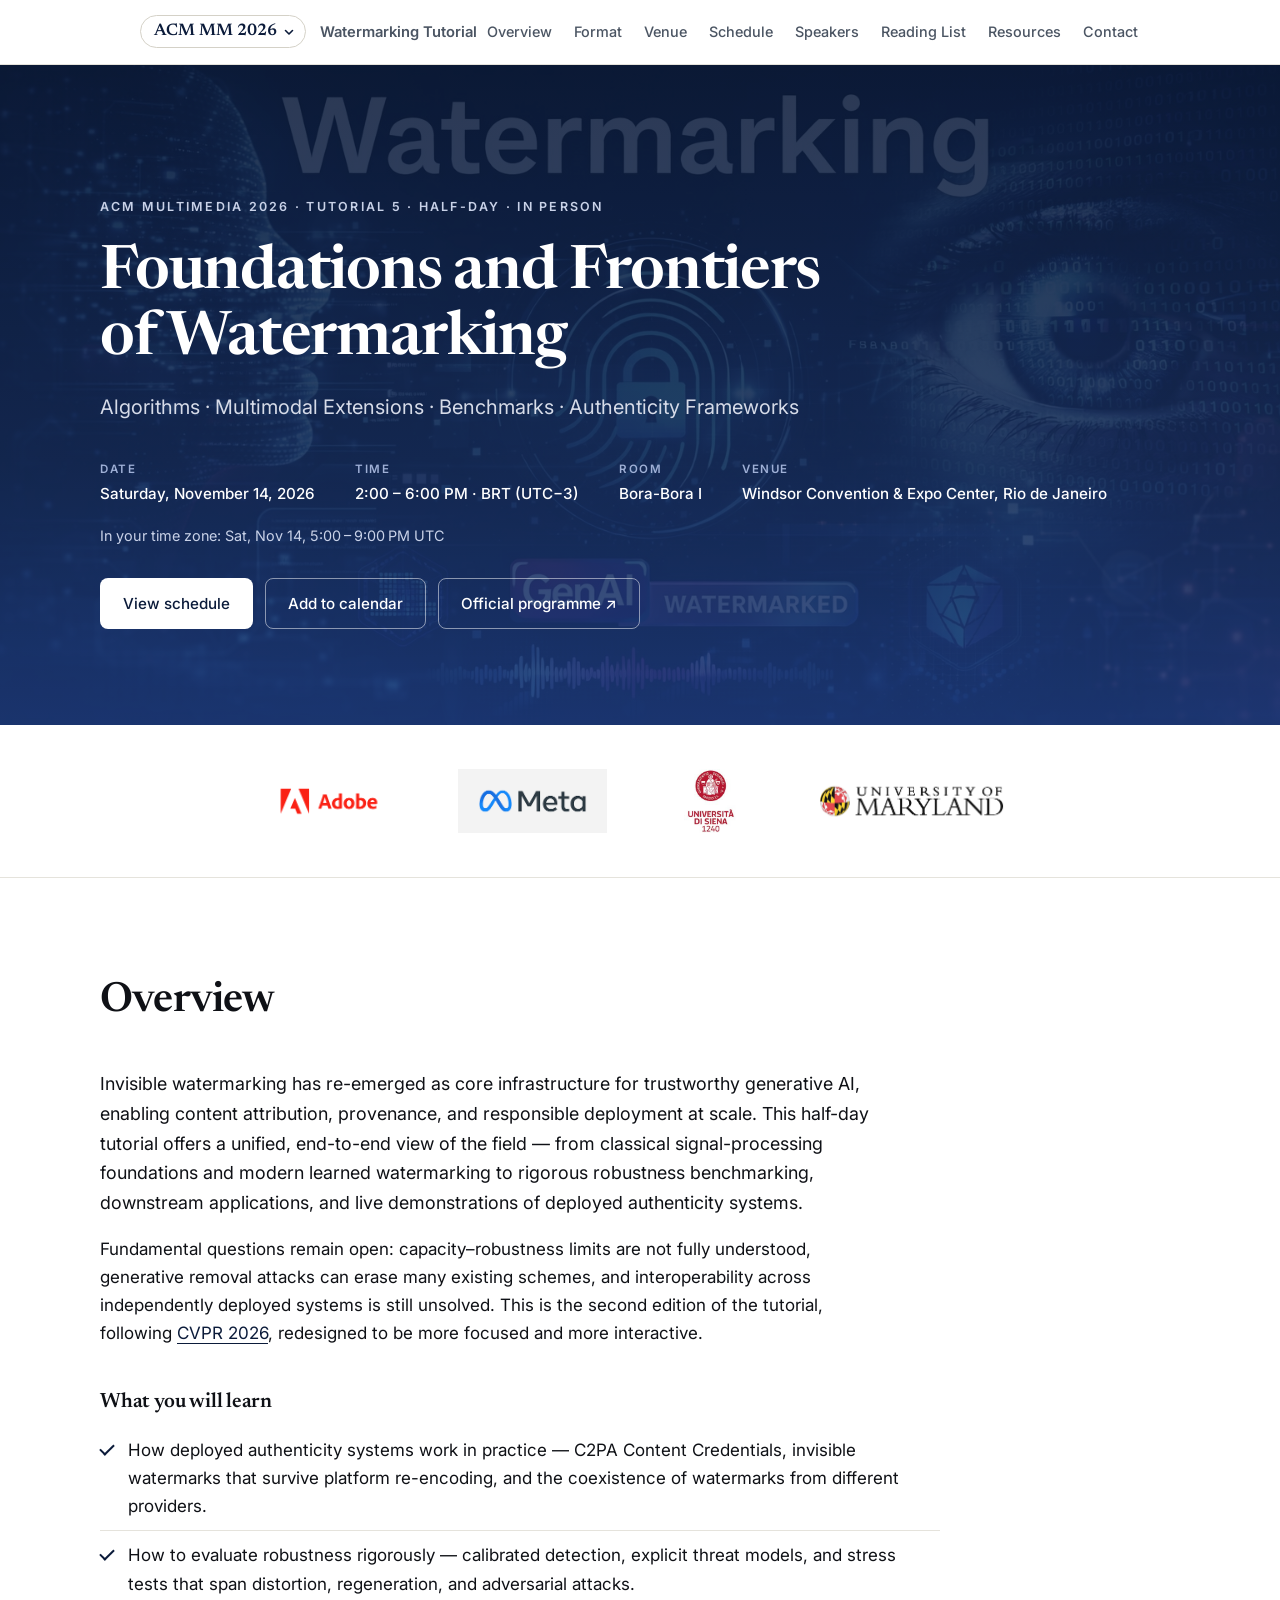
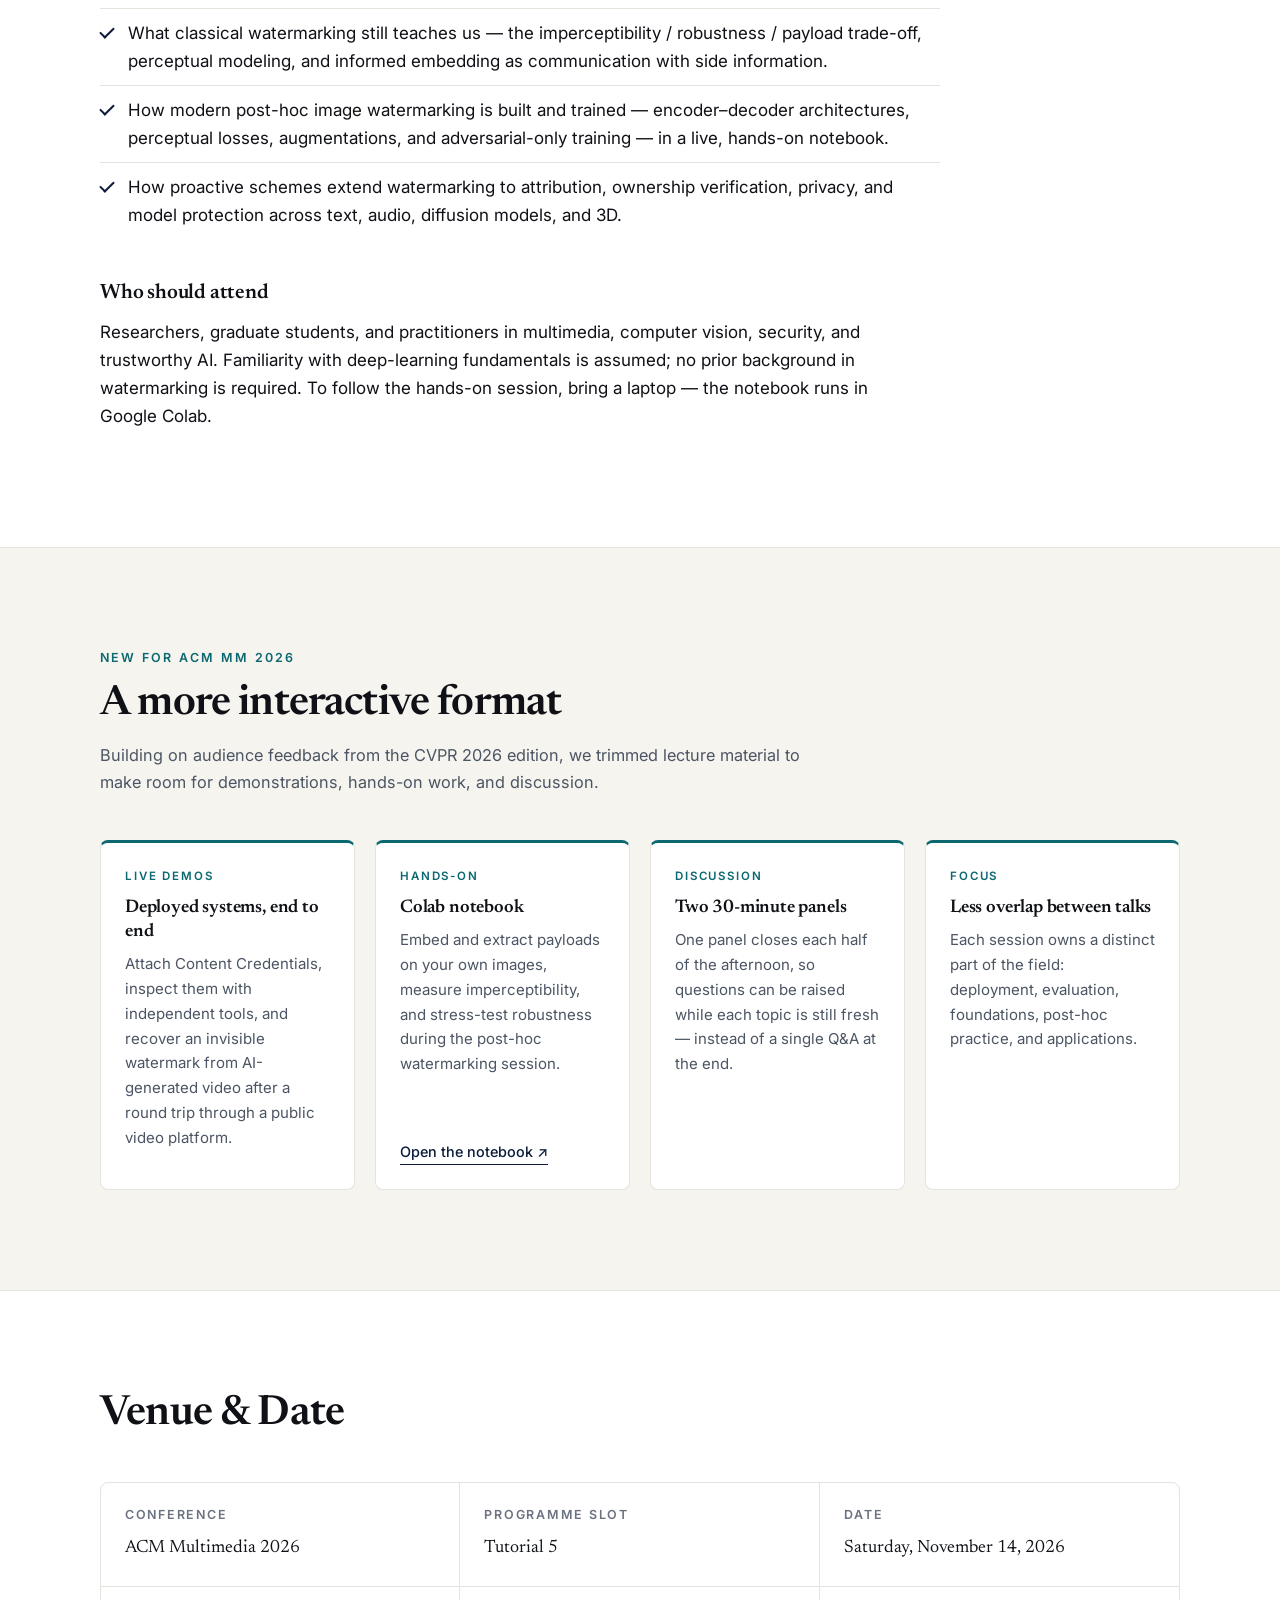
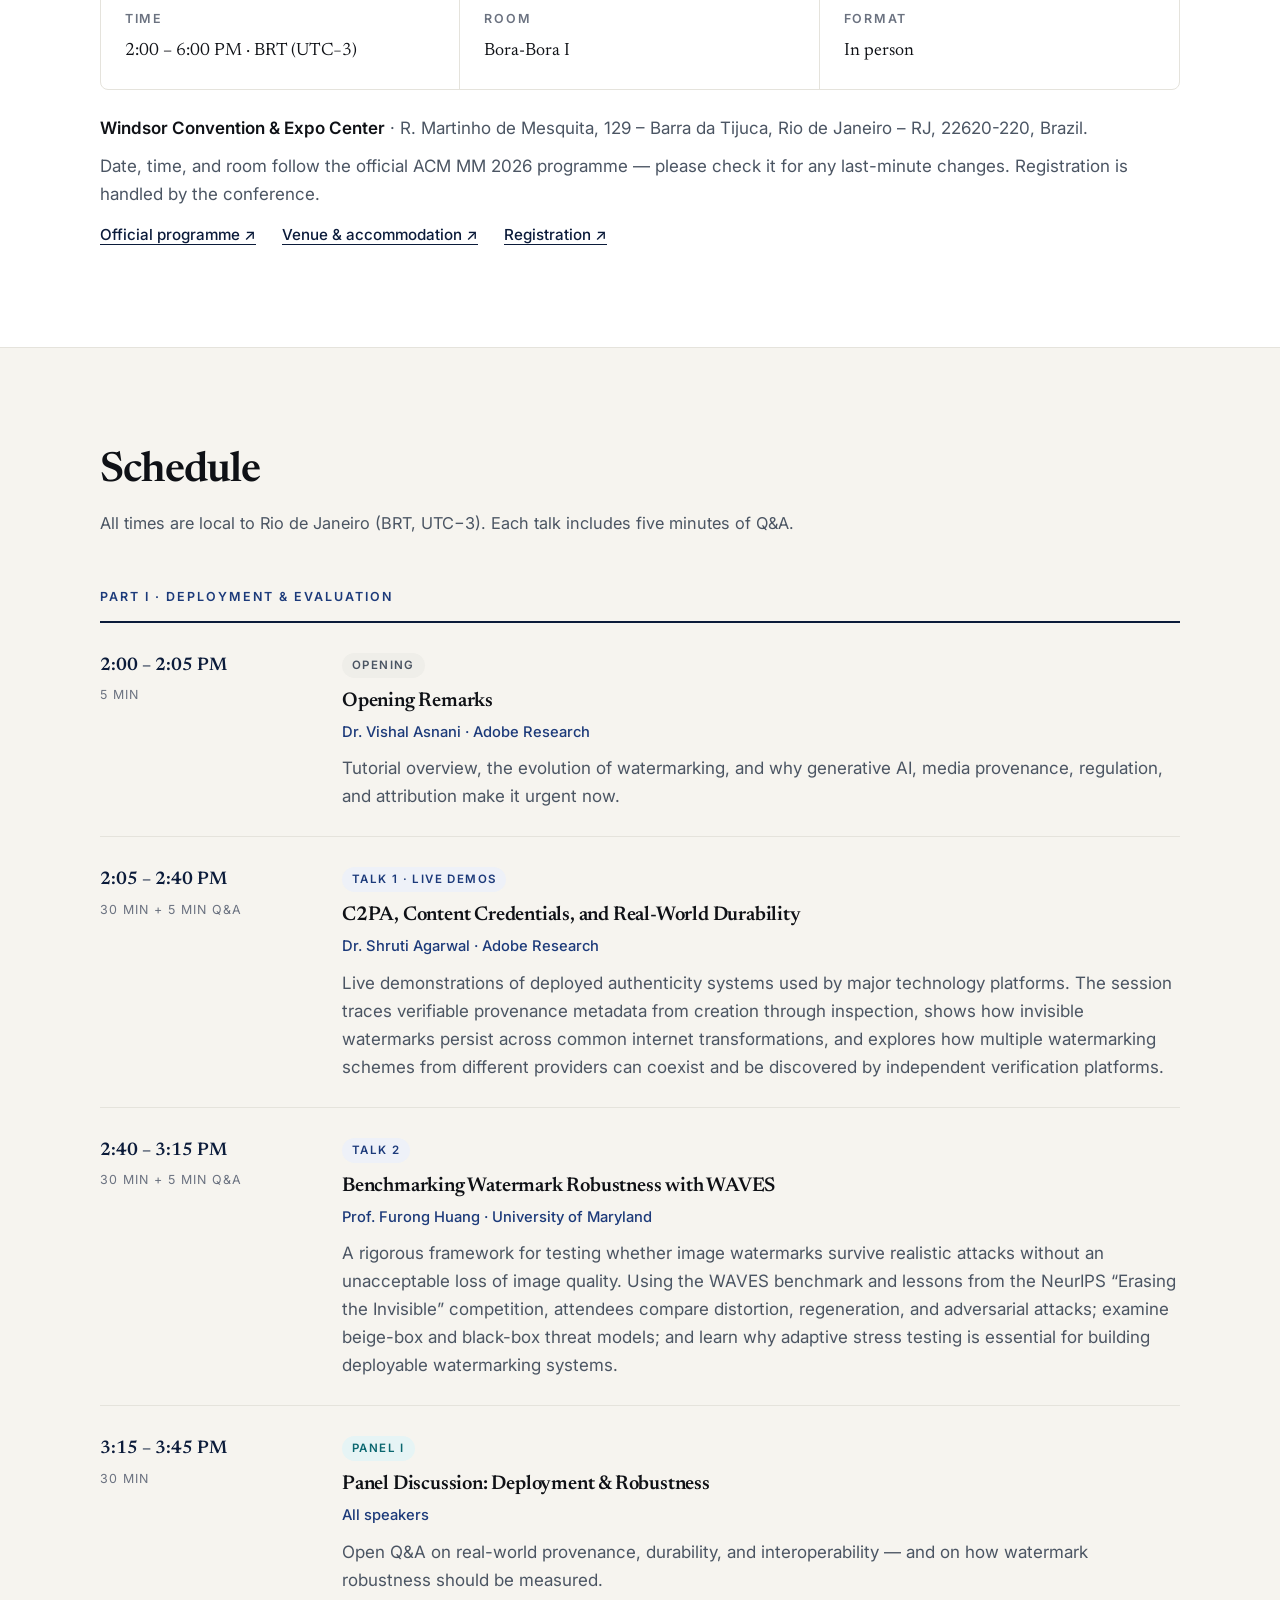
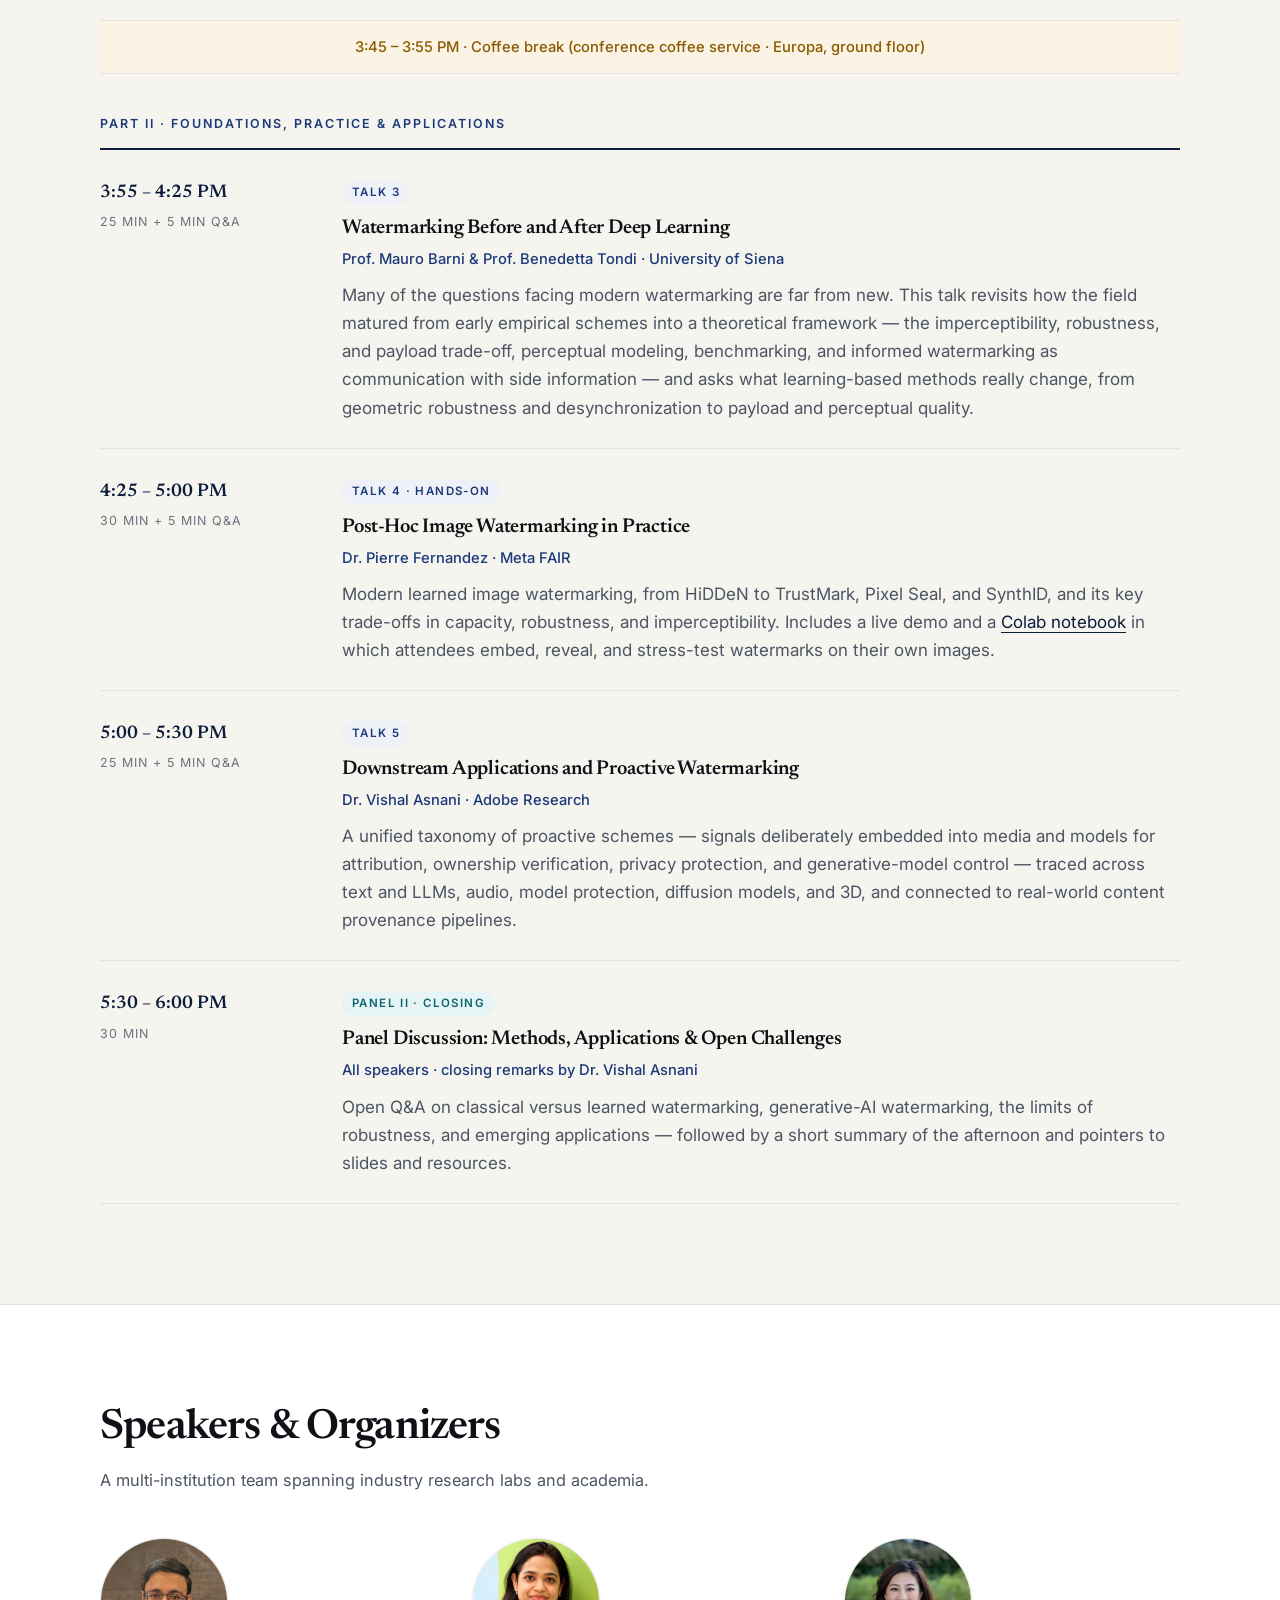
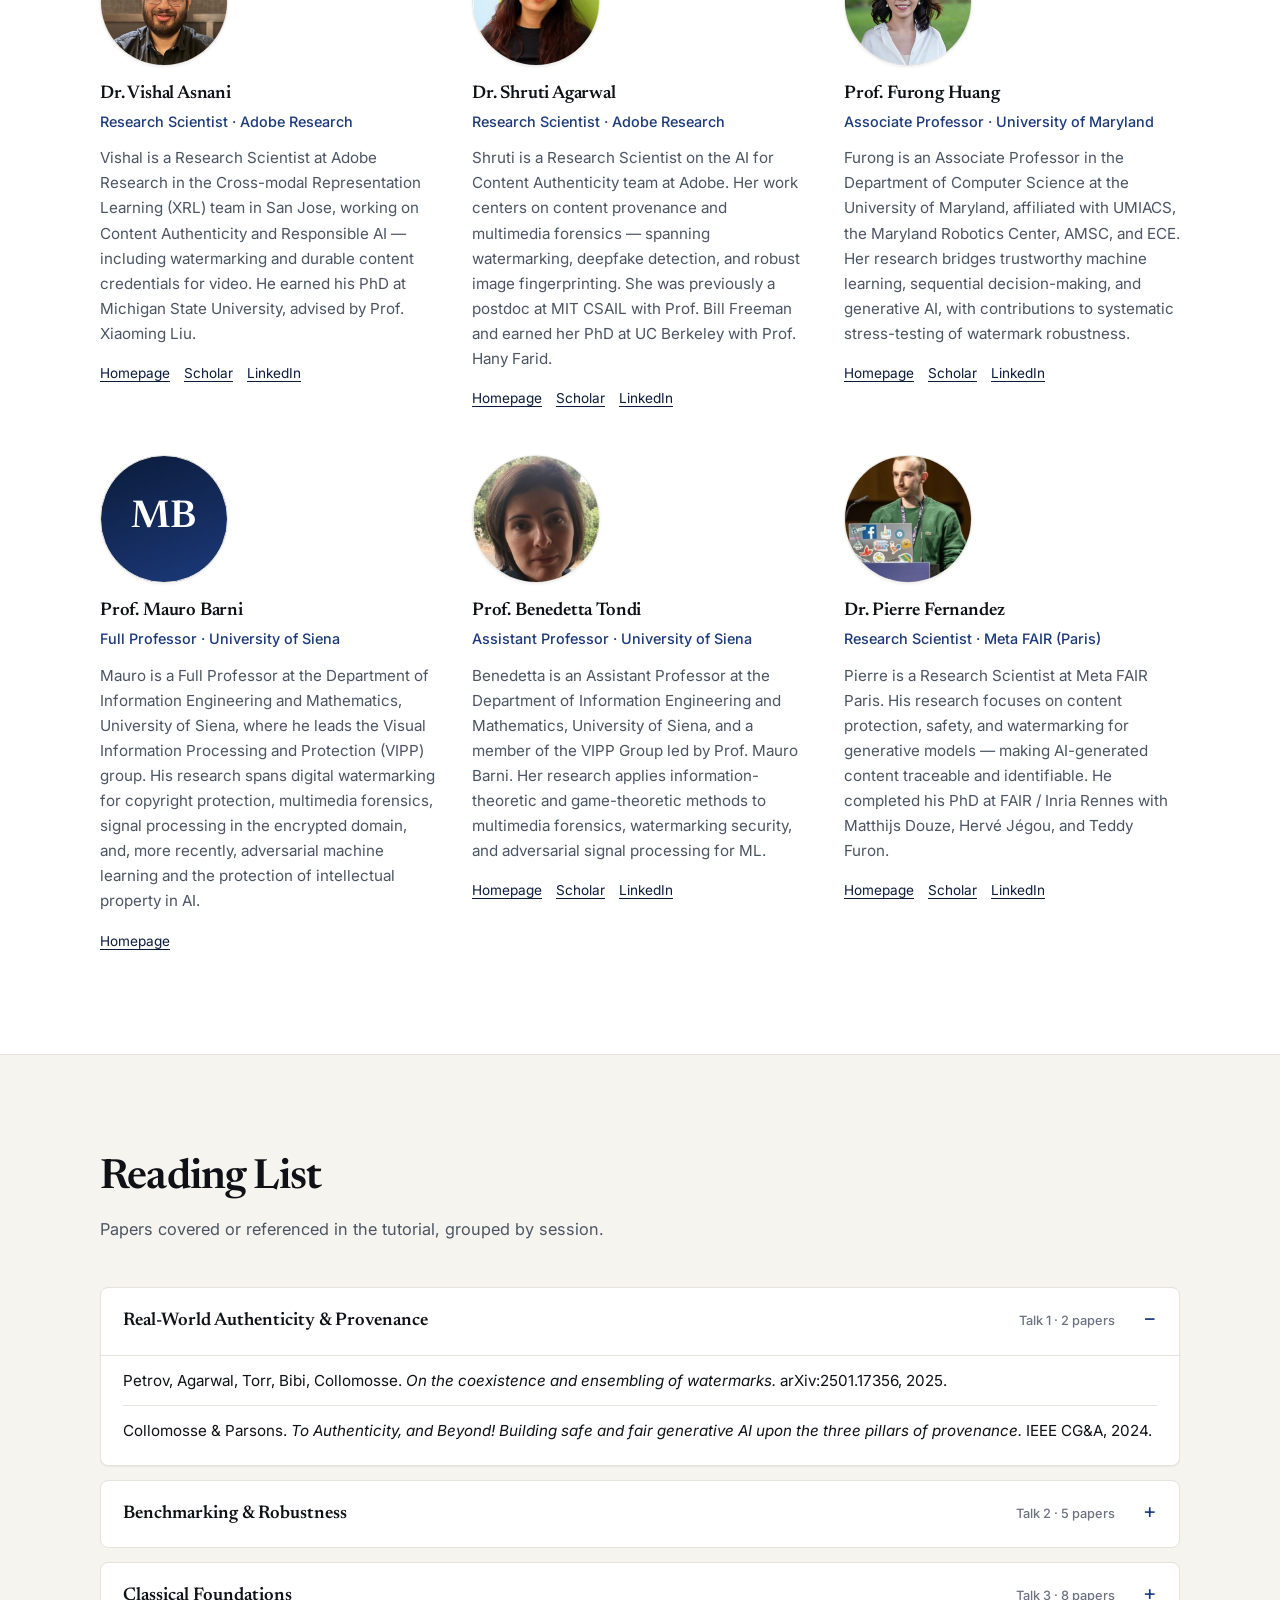
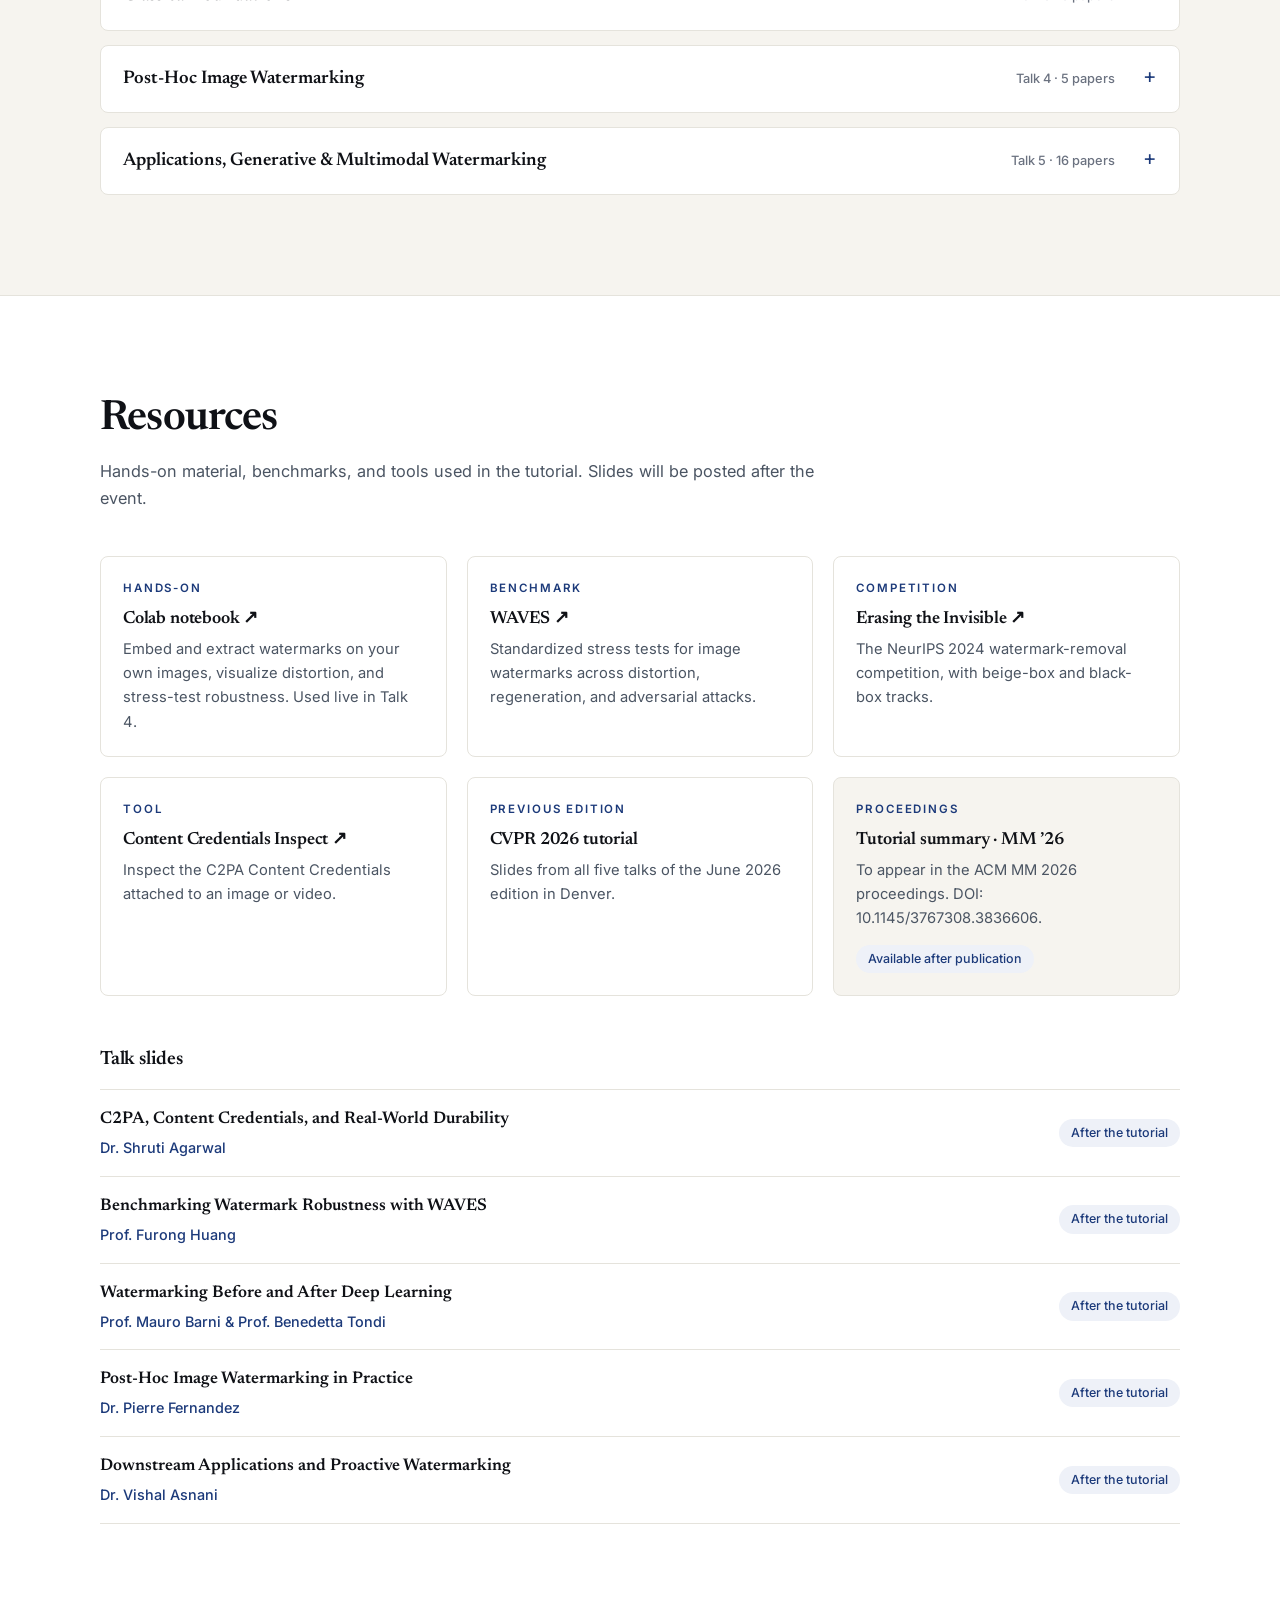
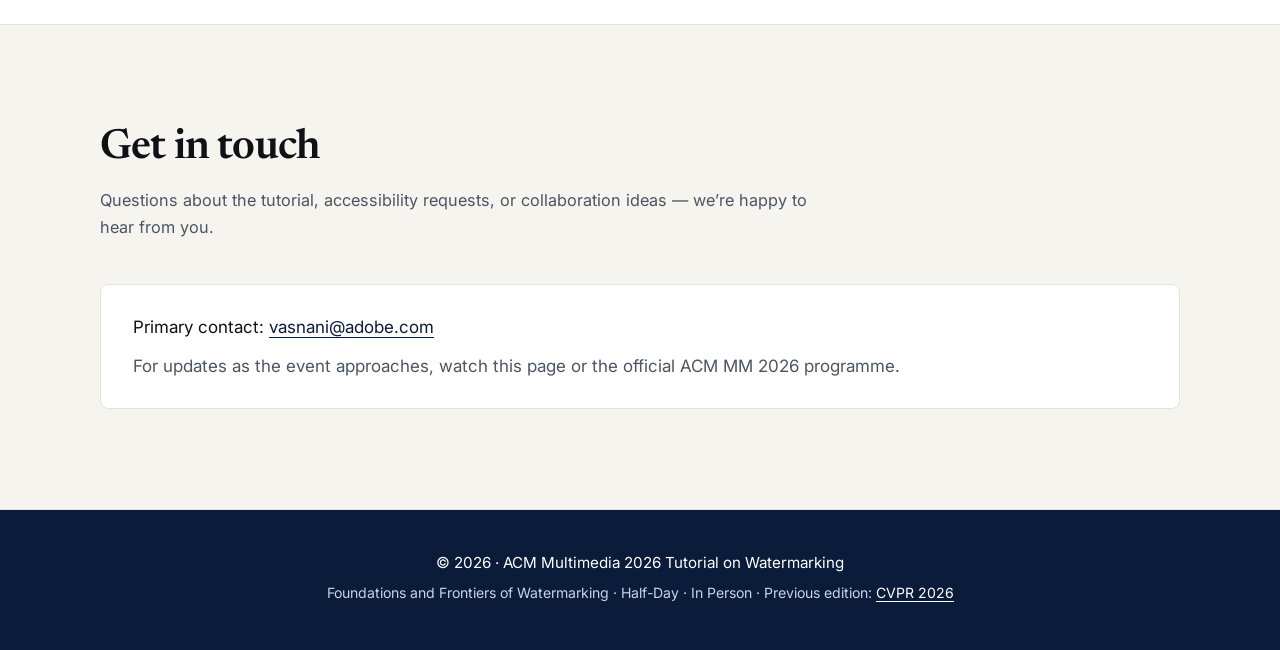
==== commit f37cc980: "Lengthen ACM MM 2026 panels to 30 minutes and shorten the break Both panels now run 30 minutes and t" ====
--- a/acmmm2026/index.html
+++ b/acmmm2026/index.html
@@ -161,7 +161,7 @@
         </article>
         <article class="feature-card">
             <p class="feature-tag">Discussion</p>
-            <h3>Two 15-minute panels</h3>
+            <h3>Two 30-minute panels</h3>
             <p>One panel closes each half of the afternoon, so questions can be raised while each topic is still fresh — instead of a single Q&amp;A at the end.</p>
         </article>
         <article class="feature-card">
@@ -286,8 +286,8 @@
 
         <li class="schedule-row">
             <div class="schedule-time">
-                <span class="time-range"><time datetime="2026-11-14T15:15-03:00">3:15</time> – <time datetime="2026-11-14T15:30-03:00">3:30 PM</time></span>
-                <span class="time-len">15 min</span>
+                <span class="time-range"><time datetime="2026-11-14T15:15-03:00">3:15</time> – <time datetime="2026-11-14T15:45-03:00">3:45 PM</time></span>
+                <span class="time-len">30 min</span>
             </div>
             <div class="schedule-body">
                 <p class="tag tag-panel">Panel I</p>
@@ -298,14 +298,14 @@
         </li>
 
         <li class="schedule-break">
-            <span><time datetime="2026-11-14T15:30-03:00">3:30</time> – <time datetime="2026-11-14T16:00-03:00">4:00 PM</time> · Coffee break (conference&#8209;wide · Europa, ground floor)</span>
+            <span><time datetime="2026-11-14T15:45-03:00">3:45</time> – <time datetime="2026-11-14T15:55-03:00">3:55 PM</time> · Coffee break (conference coffee service · Europa, ground floor)</span>
         </li>
 
         <li class="schedule-part"><span>Part II · Foundations, practice &amp; applications</span></li>
 
         <li class="schedule-row">
             <div class="schedule-time">
-                <span class="time-range"><time datetime="2026-11-14T16:00-03:00">4:00</time> – <time datetime="2026-11-14T16:30-03:00">4:30 PM</time></span>
+                <span class="time-range"><time datetime="2026-11-14T15:55-03:00">3:55</time> – <time datetime="2026-11-14T16:25-03:00">4:25 PM</time></span>
                 <span class="time-len">25 min + 5 min Q&amp;A</span>
             </div>
             <div class="schedule-body">
@@ -324,7 +324,7 @@
 
         <li class="schedule-row">
             <div class="schedule-time">
-                <span class="time-range"><time datetime="2026-11-14T16:30-03:00">4:30</time> – <time datetime="2026-11-14T17:05-03:00">5:05 PM</time></span>
+                <span class="time-range"><time datetime="2026-11-14T16:25-03:00">4:25</time> – <time datetime="2026-11-14T17:00-03:00">5:00 PM</time></span>
                 <span class="time-len">30 min + 5 min Q&amp;A</span>
             </div>
             <div class="schedule-body">
@@ -342,7 +342,7 @@
 
         <li class="schedule-row">
             <div class="schedule-time">
-                <span class="time-range"><time datetime="2026-11-14T17:05-03:00">5:05</time> – <time datetime="2026-11-14T17:35-03:00">5:35 PM</time></span>
+                <span class="time-range"><time datetime="2026-11-14T17:00-03:00">5:00</time> – <time datetime="2026-11-14T17:30-03:00">5:30 PM</time></span>
                 <span class="time-len">25 min + 5 min Q&amp;A</span>
             </div>
             <div class="schedule-body">
@@ -360,27 +360,14 @@
 
         <li class="schedule-row">
             <div class="schedule-time">
-                <span class="time-range"><time datetime="2026-11-14T17:35-03:00">5:35</time> – <time datetime="2026-11-14T17:50-03:00">5:50 PM</time></span>
-                <span class="time-len">15 min</span>
-            </div>
-            <div class="schedule-body">
-                <p class="tag tag-panel">Panel II</p>
+                <span class="time-range"><time datetime="2026-11-14T17:30-03:00">5:30</time> – <time datetime="2026-11-14T18:00-03:00">6:00 PM</time></span>
+                <span class="time-len">30 min</span>
+            </div>
+            <div class="schedule-body">
+                <p class="tag tag-panel">Panel II · Closing</p>
                 <h3>Panel Discussion: Methods, Applications &amp; Open Challenges</h3>
-                <p class="schedule-speaker">All speakers</p>
-                <p>Open Q&amp;A on classical versus learned watermarking, generative-AI watermarking, the limits of robustness, and emerging applications.</p>
-            </div>
-        </li>
-
-        <li class="schedule-row">
-            <div class="schedule-time">
-                <span class="time-range"><time datetime="2026-11-14T17:50-03:00">5:50</time> – <time datetime="2026-11-14T17:55-03:00">5:55 PM</time></span>
-                <span class="time-len">5 min</span>
-            </div>
-            <div class="schedule-body">
-                <p class="tag tag-plenary">Closing</p>
-                <h3>Closing Remarks</h3>
-                <p class="schedule-speaker">Dr. Vishal Asnani · Adobe Research</p>
-                <p>Summary of the afternoon and pointers to slides and resources.</p>
+                <p class="schedule-speaker">All speakers · closing remarks by Dr. Vishal Asnani</p>
+                <p>Open Q&amp;A on classical versus learned watermarking, generative-AI watermarking, the limits of robustness, and emerging applications — followed by a short summary of the afternoon and pointers to slides and resources.</p>
             </div>
         </li>
 
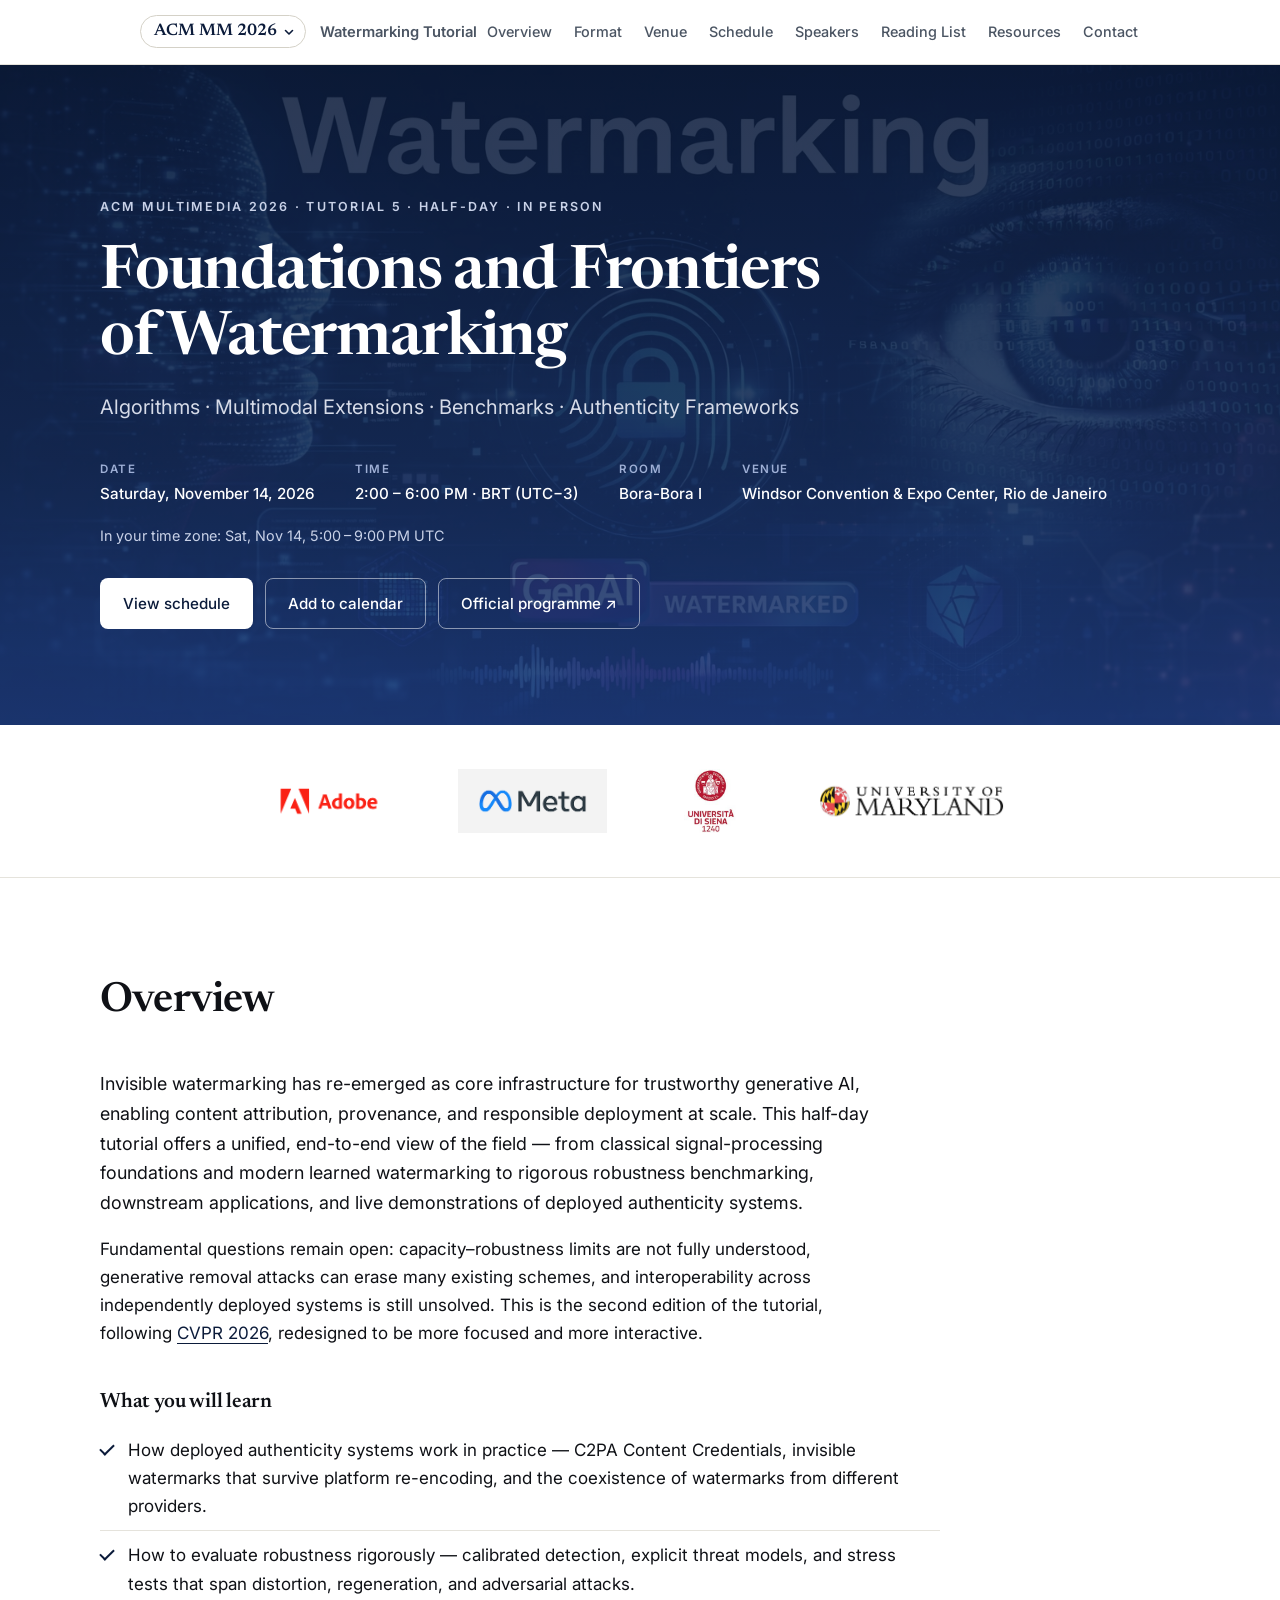
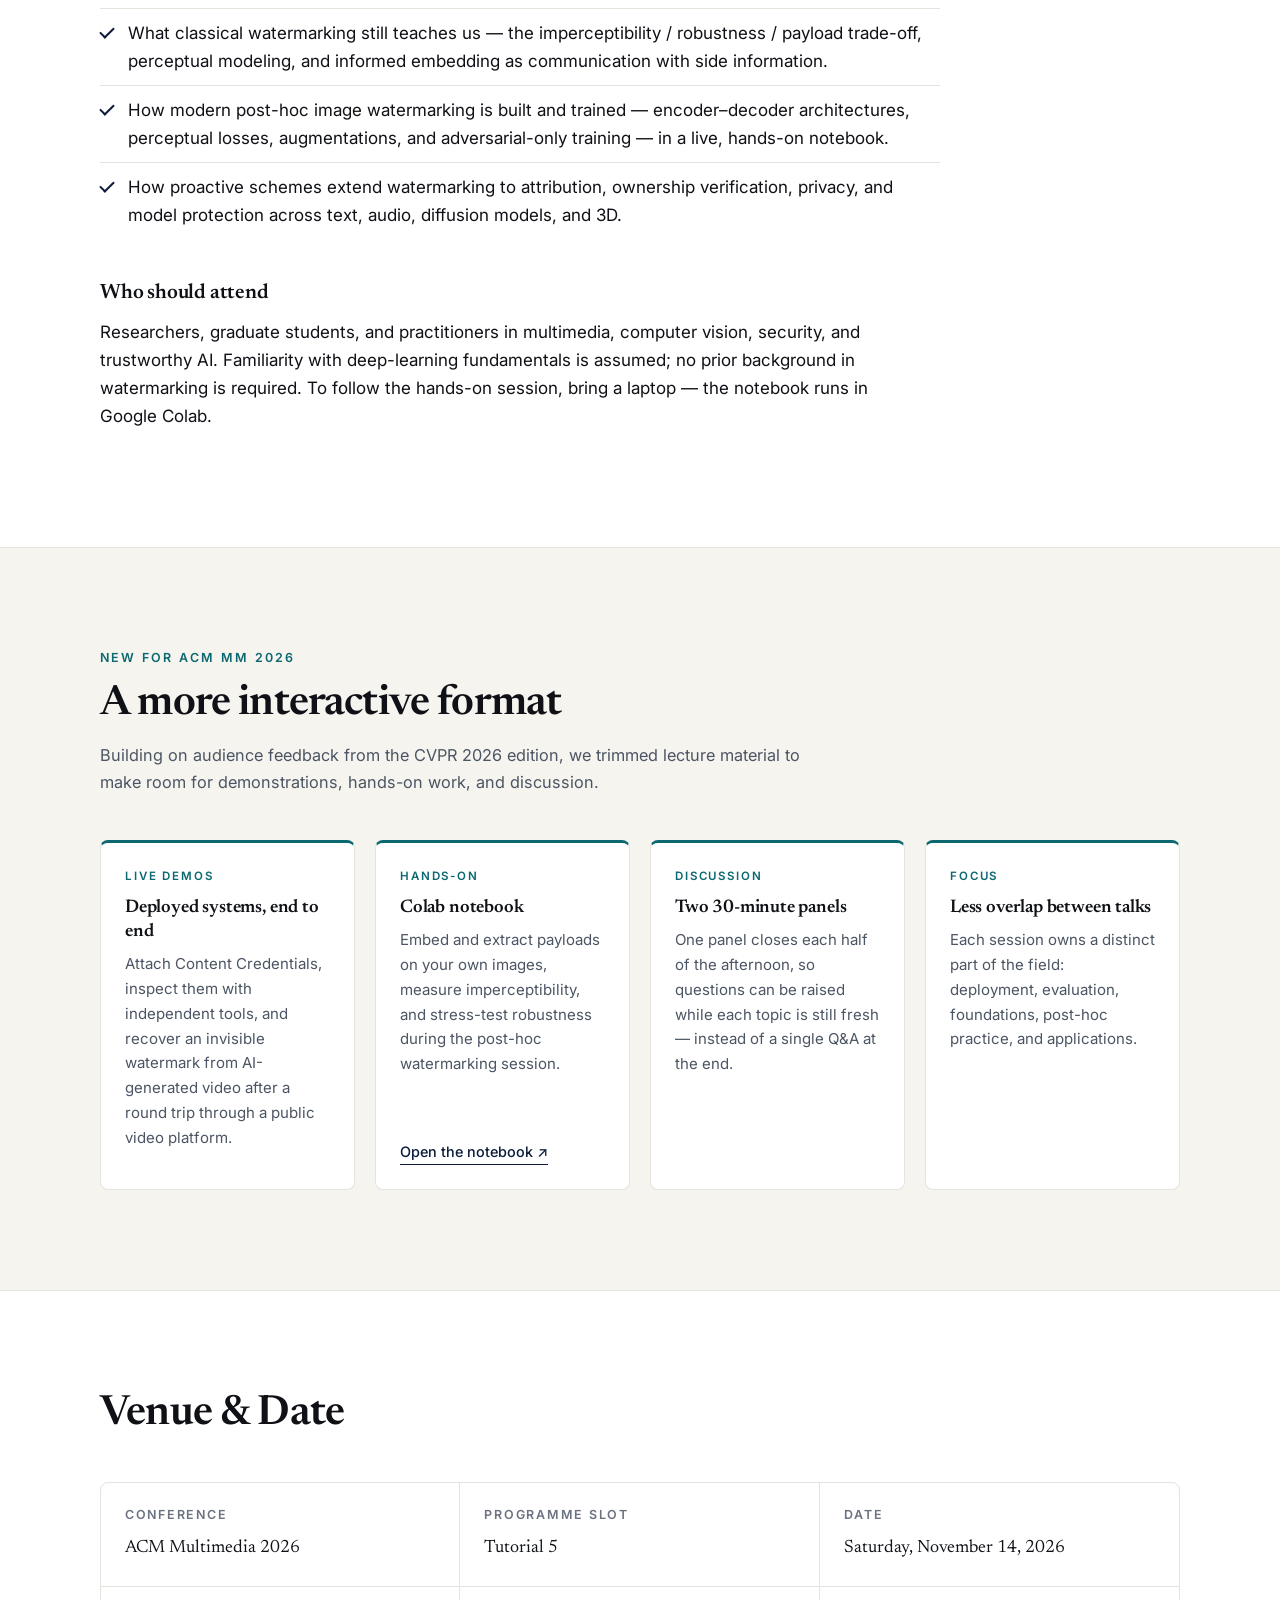
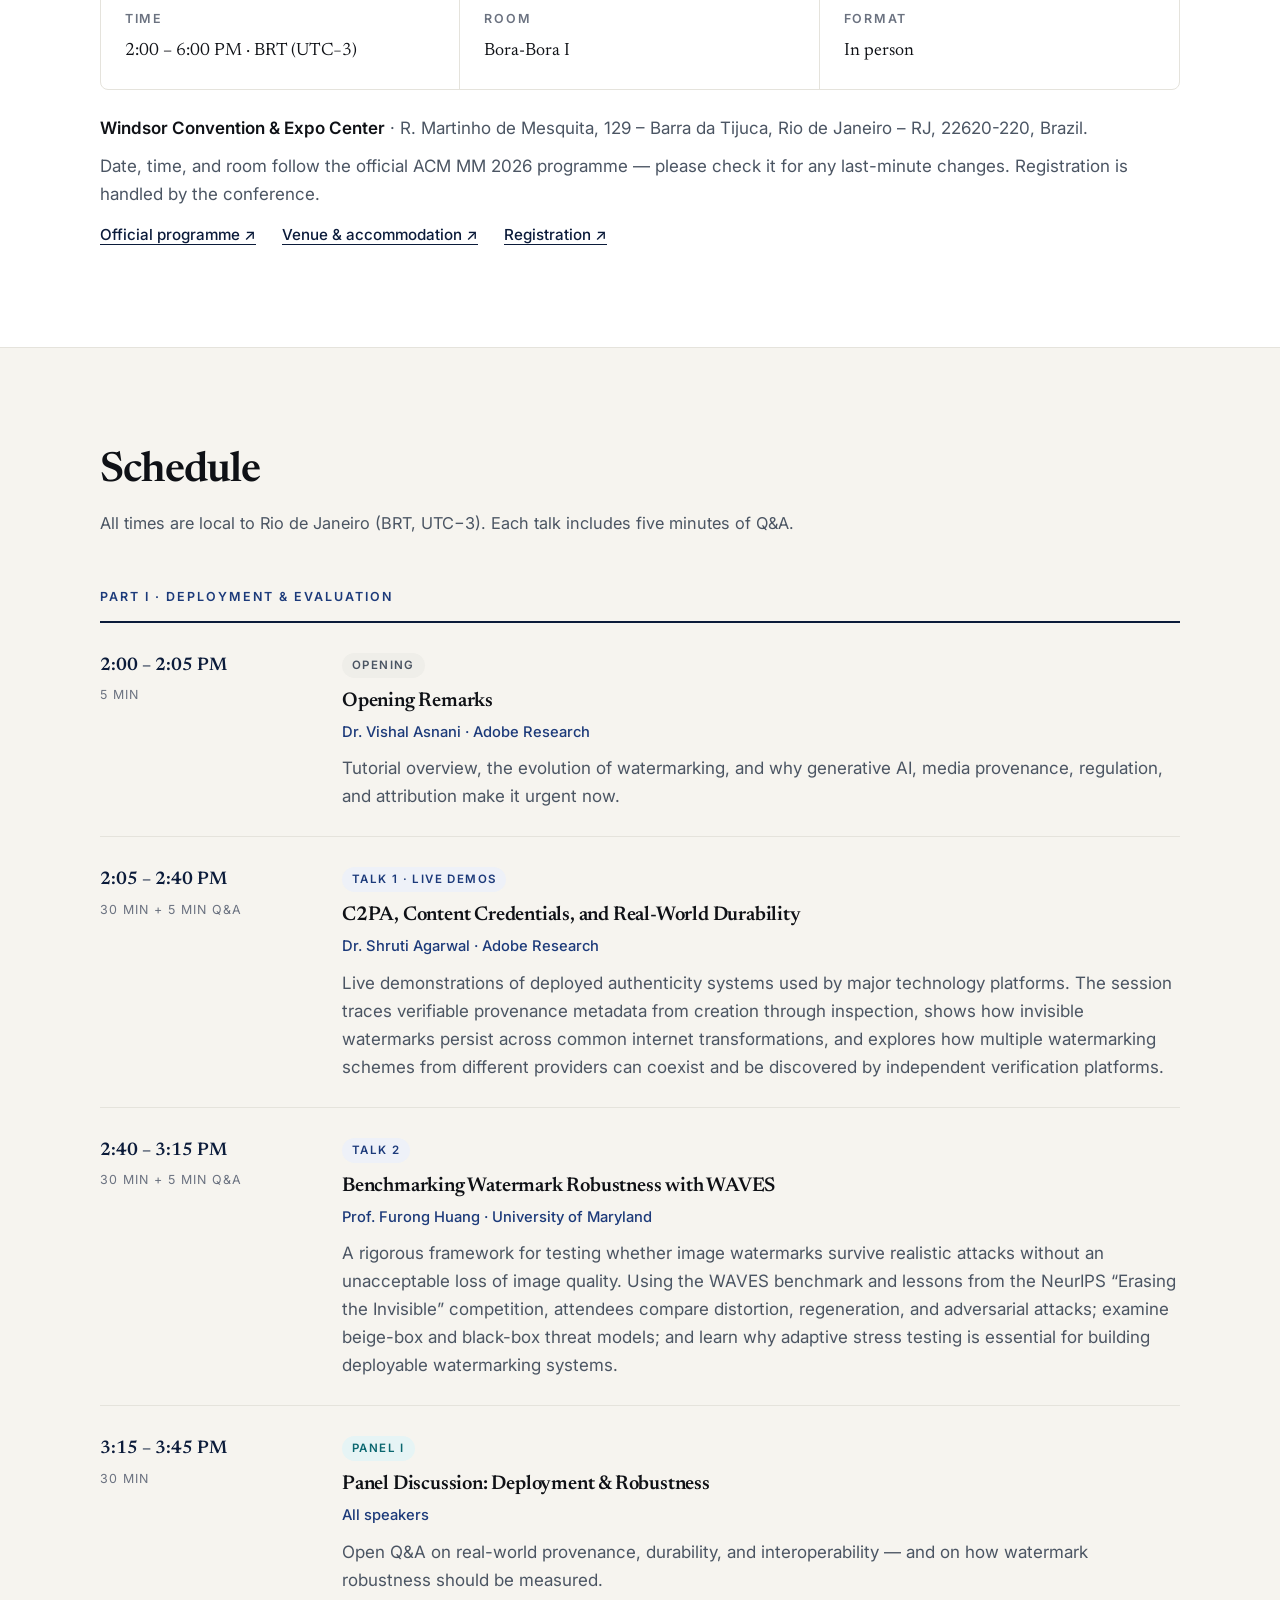
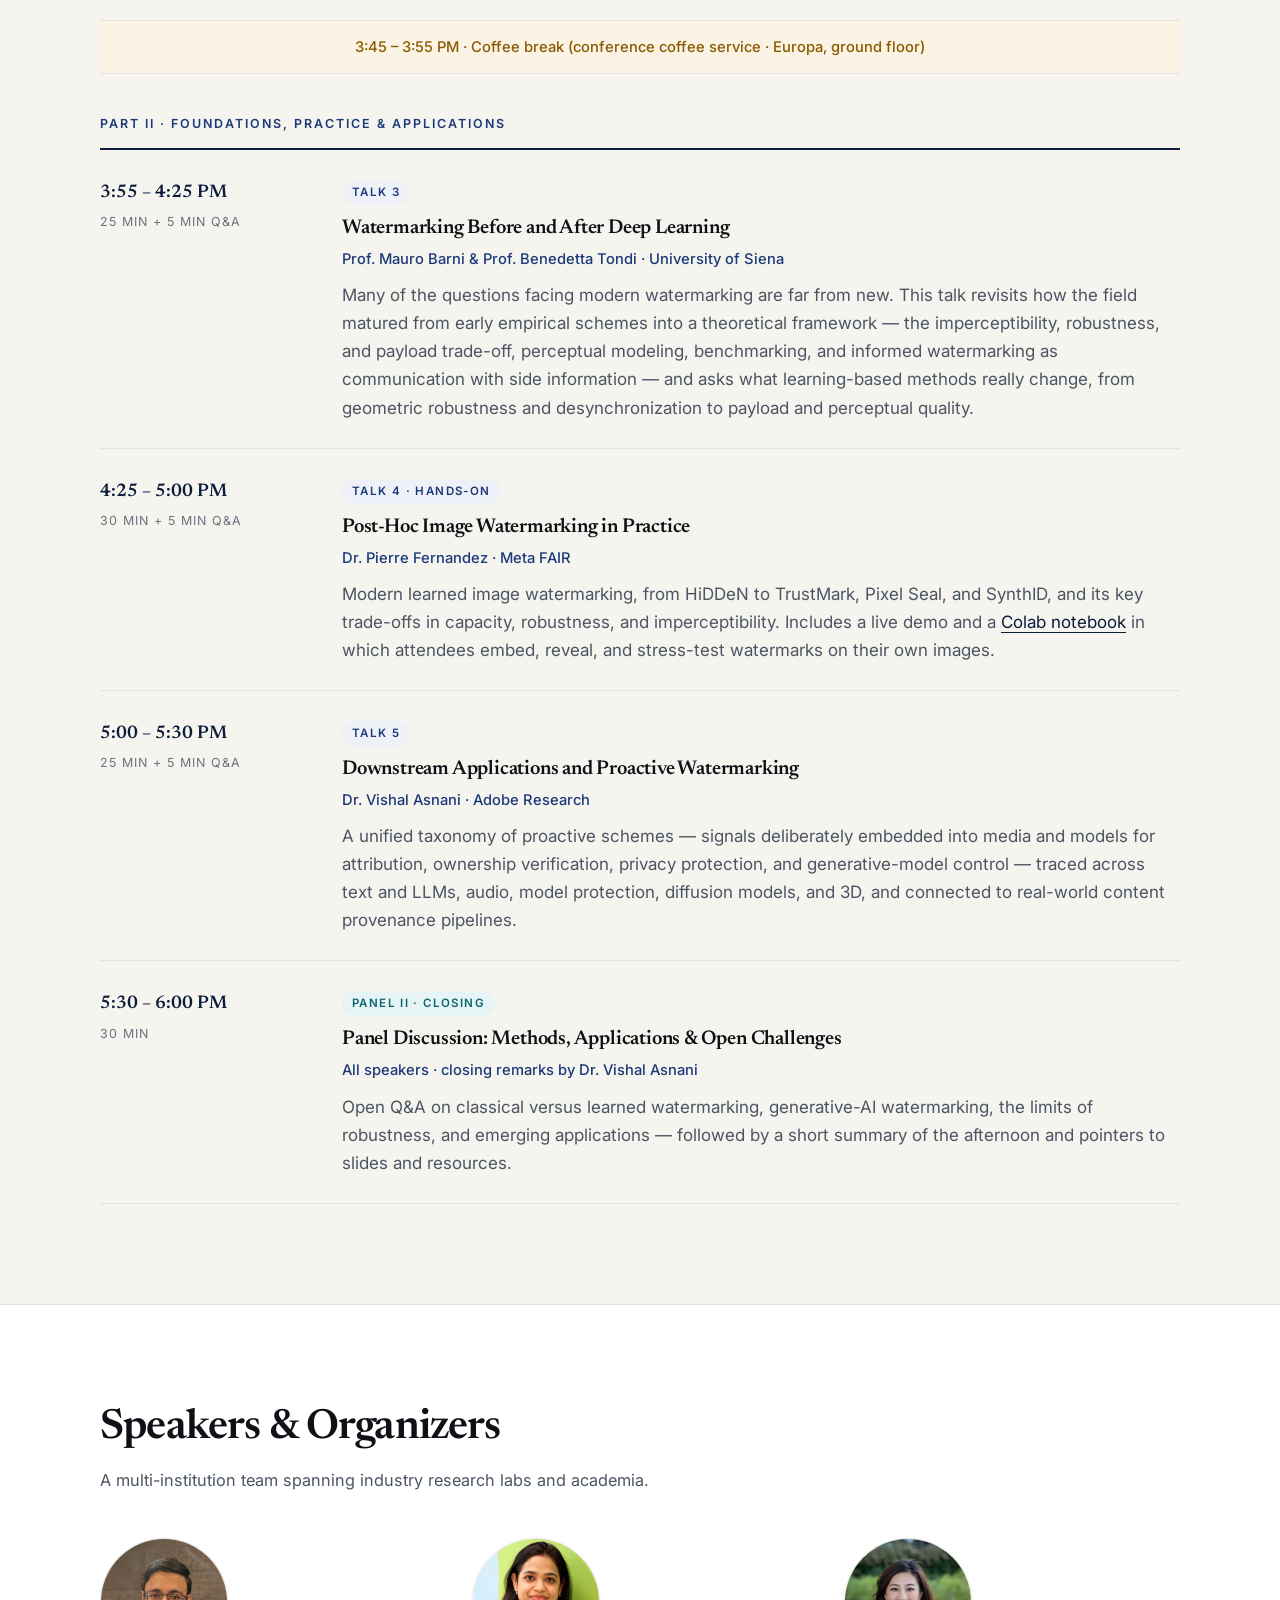
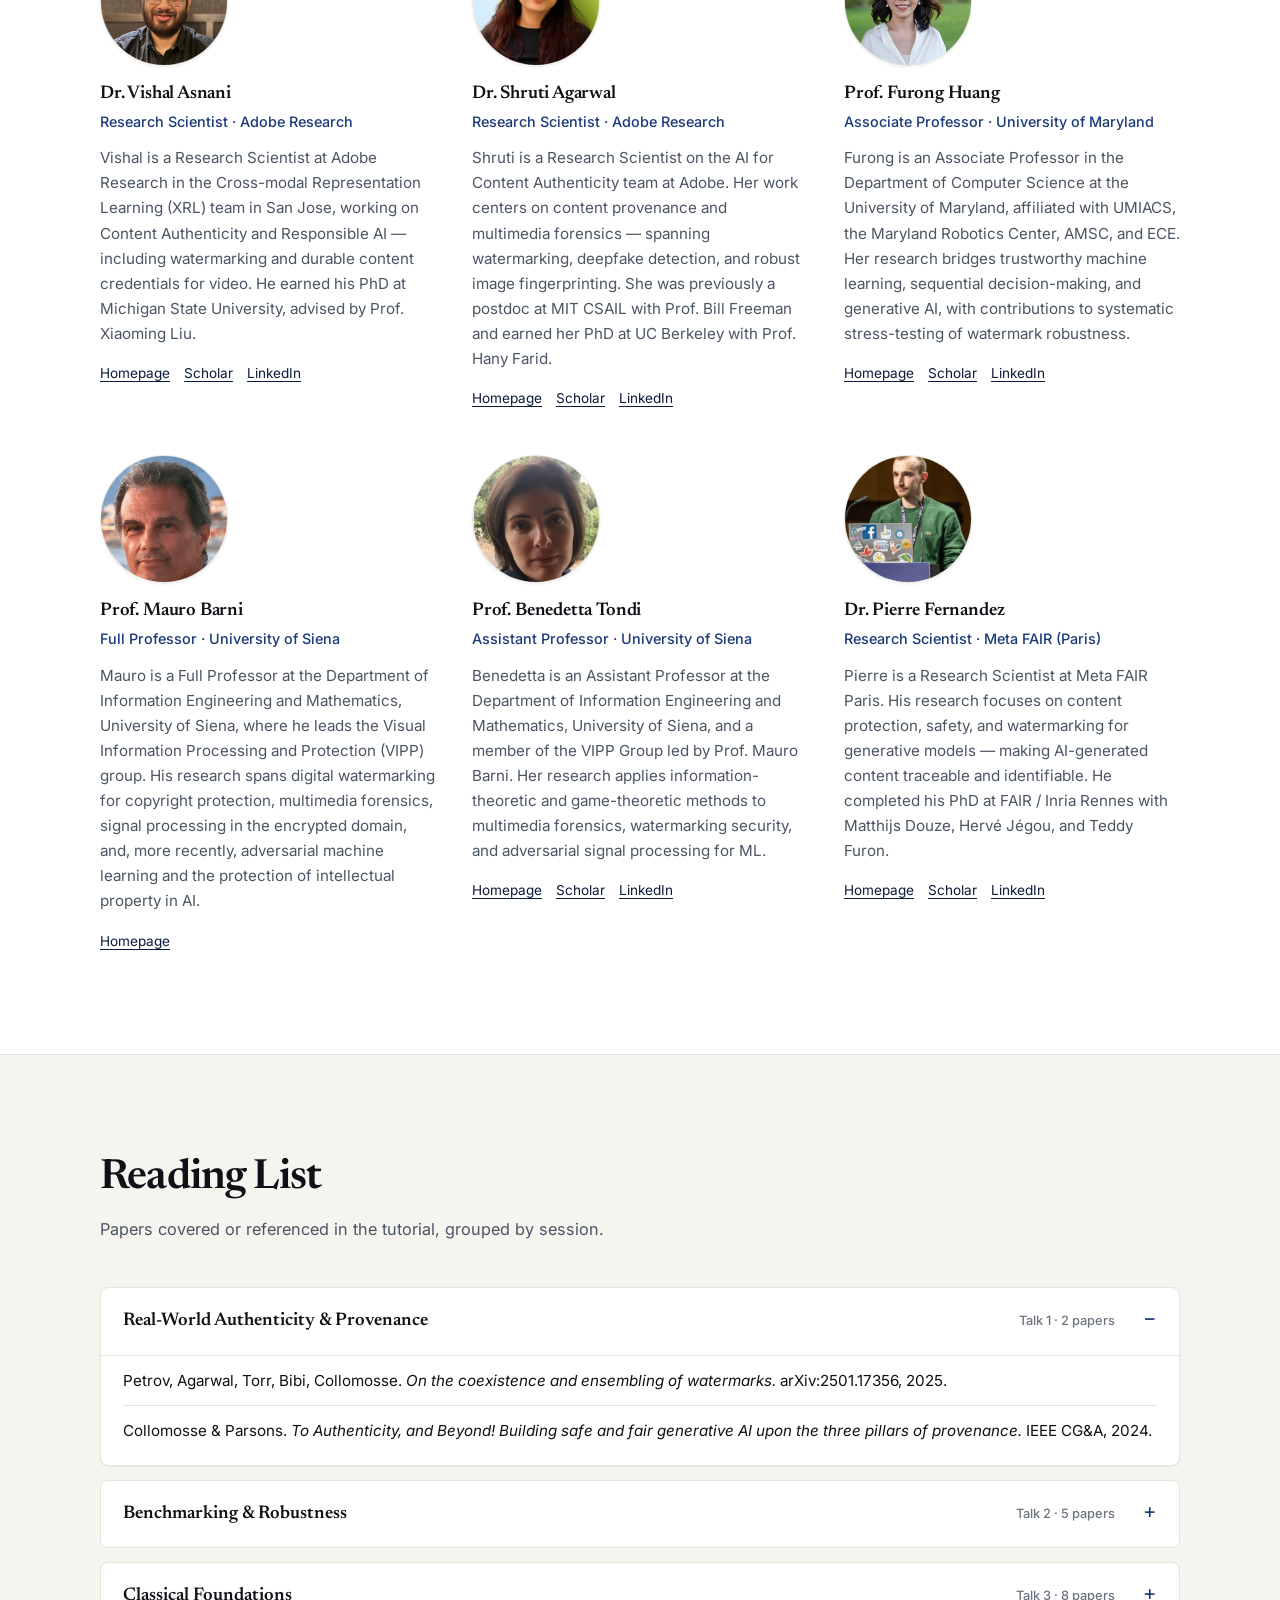
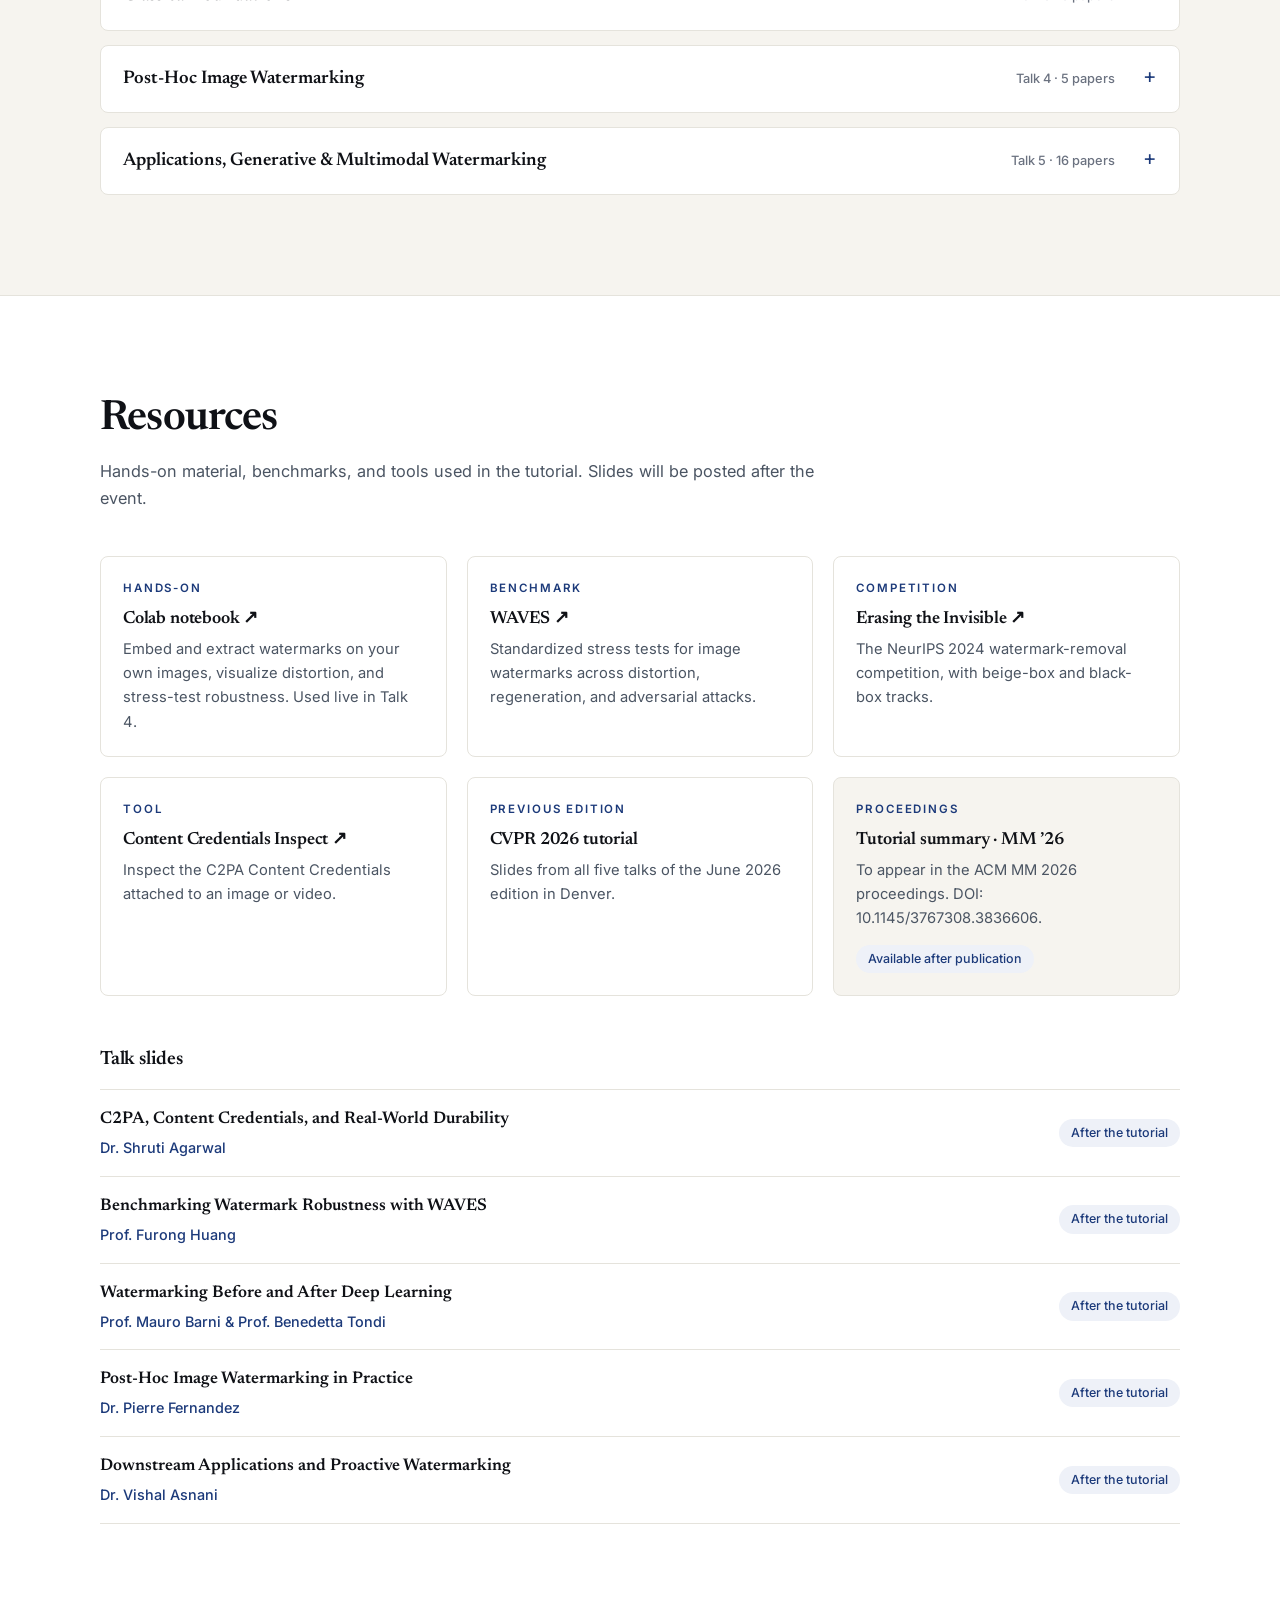
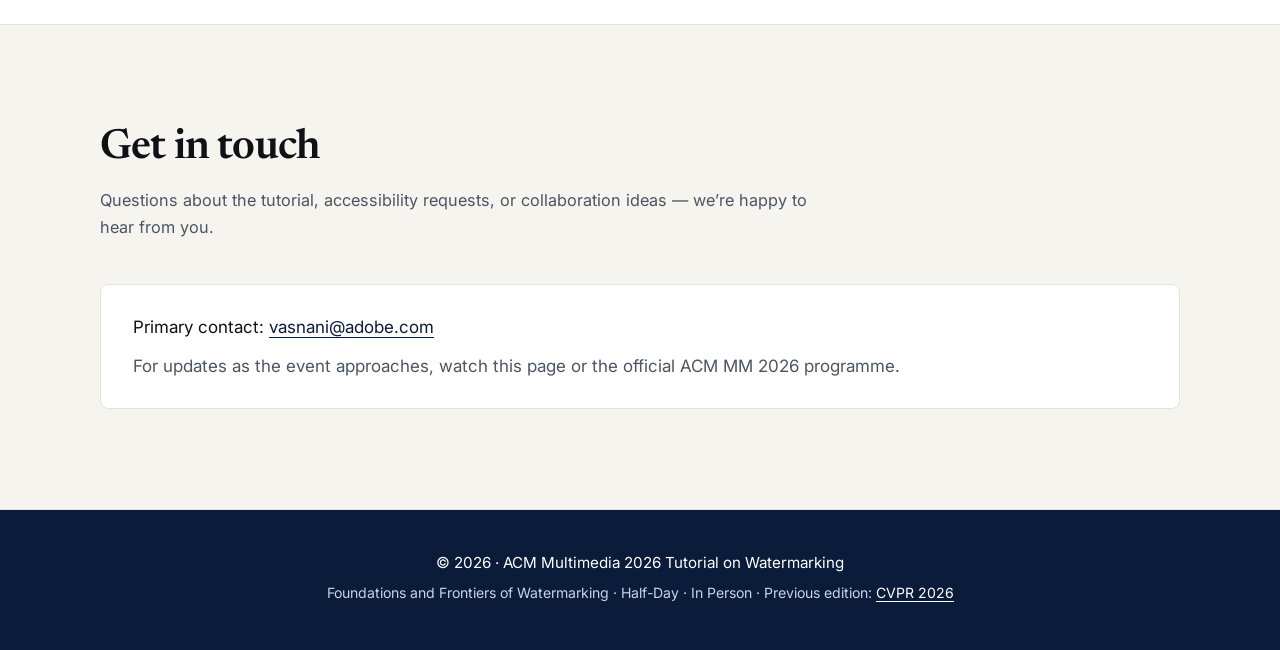
==== commit 1095deb9: "Add Mauro Barni's photo to the ACM MM 2026 speakers Square crop of the portrait on his University of" ====
--- a/acmmm2026/index.html
+++ b/acmmm2026/index.html
@@ -435,7 +435,7 @@
         </article>
 
         <article class="speaker-card">
-            <div class="avatar-initials" role="img" aria-label="Prof. Mauro Barni">MB</div>
+            <img src="assets/barni.jpg" alt="Prof. Mauro Barni" width="128" height="128" loading="lazy">
             <h3>Prof. Mauro Barni</h3>
             <p class="affiliation">Full Professor · University of Siena</p>
             <p class="bio">
--- a/acmmm2026/styles.css
+++ b/acmmm2026/styles.css
@@ -581,8 +581,7 @@
     gap: 44px 36px;
 }
 
-.speaker-card img,
-.avatar-initials {
+.speaker-card img {
     width: 128px;
     height: 128px;
     border-radius: 50%;
@@ -590,17 +589,6 @@
     margin-bottom: 16px;
     box-shadow: 0 1px 3px rgba(0, 0, 0, 0.08);
     border: 1px solid var(--rule);
-}
-.avatar-initials {
-    display: flex;
-    align-items: center;
-    justify-content: center;
-    background: linear-gradient(160deg, var(--accent) 0%, var(--accent-soft) 100%);
-    color: #fff;
-    font-family: var(--serif);
-    font-size: 2.4rem;
-    font-weight: 600;
-    letter-spacing: 0.02em;
 }
 .speaker-card h3 {
     font-size: 1.15rem;
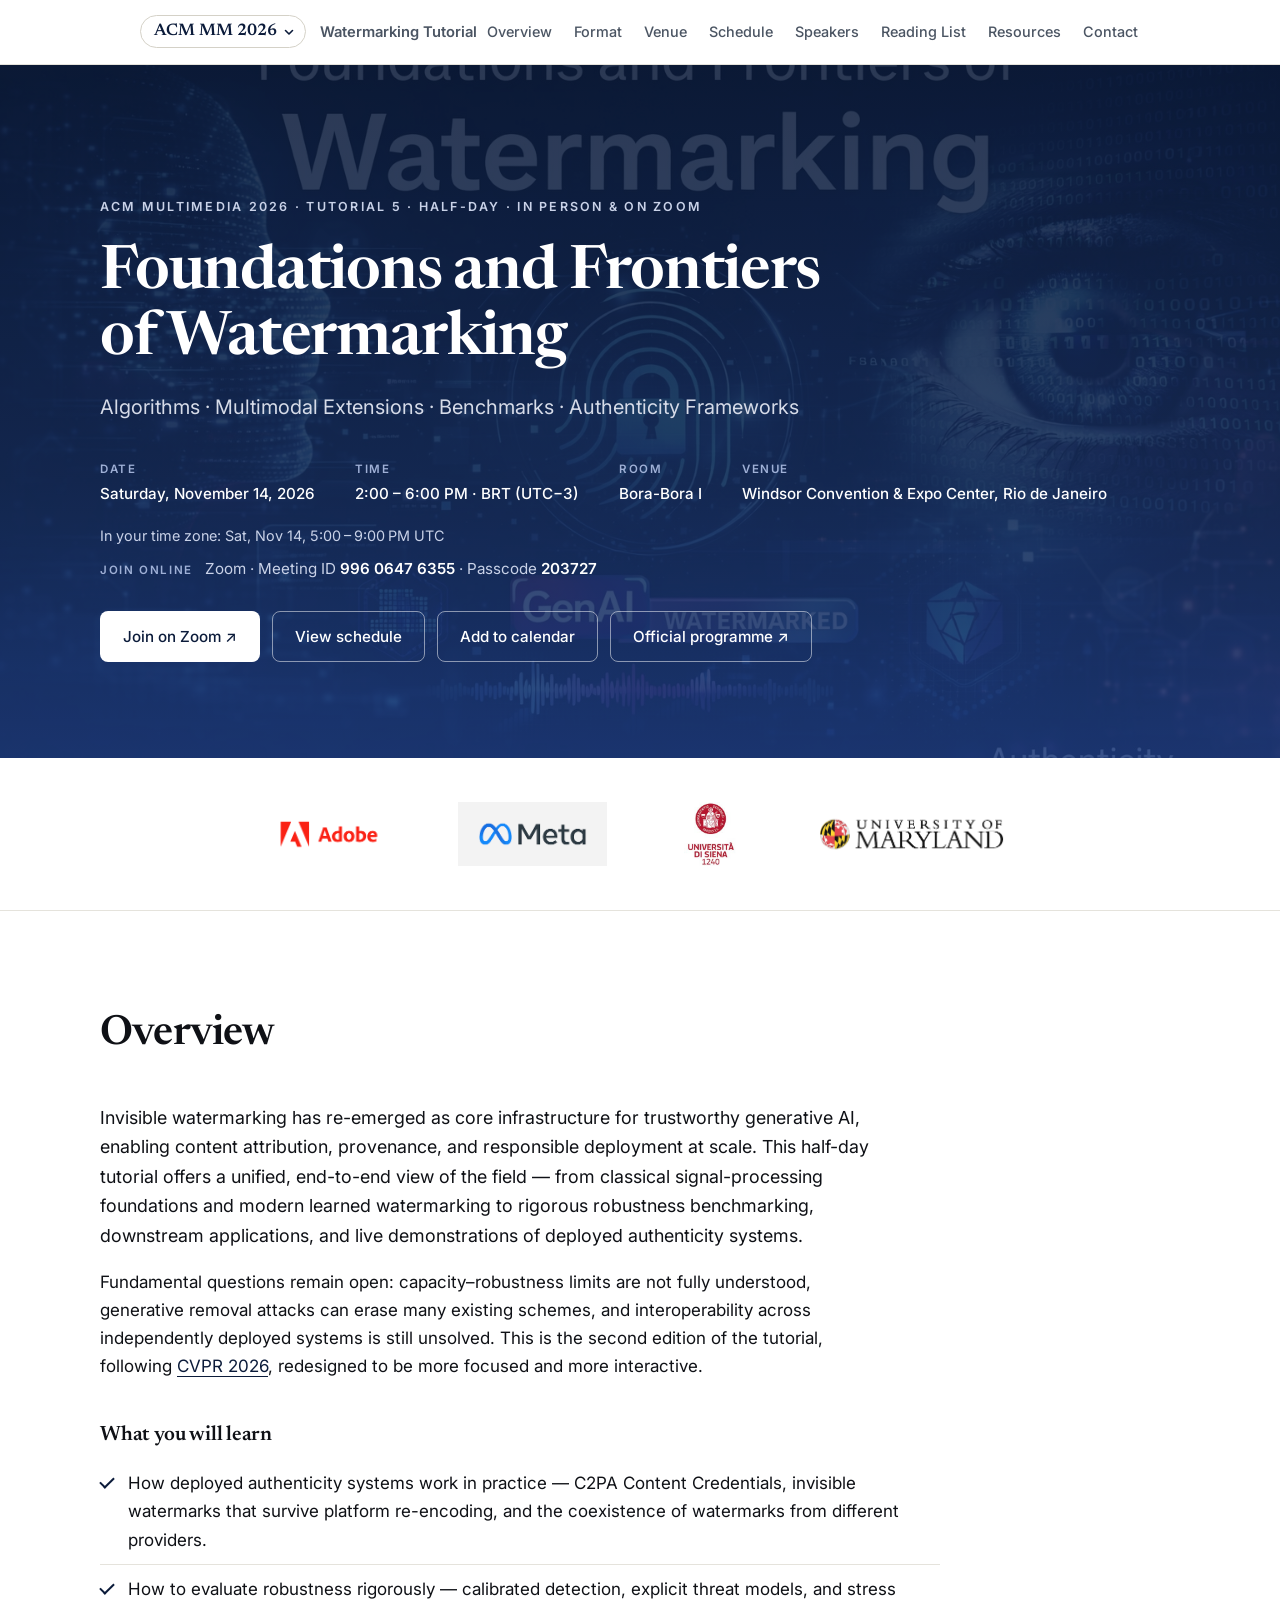
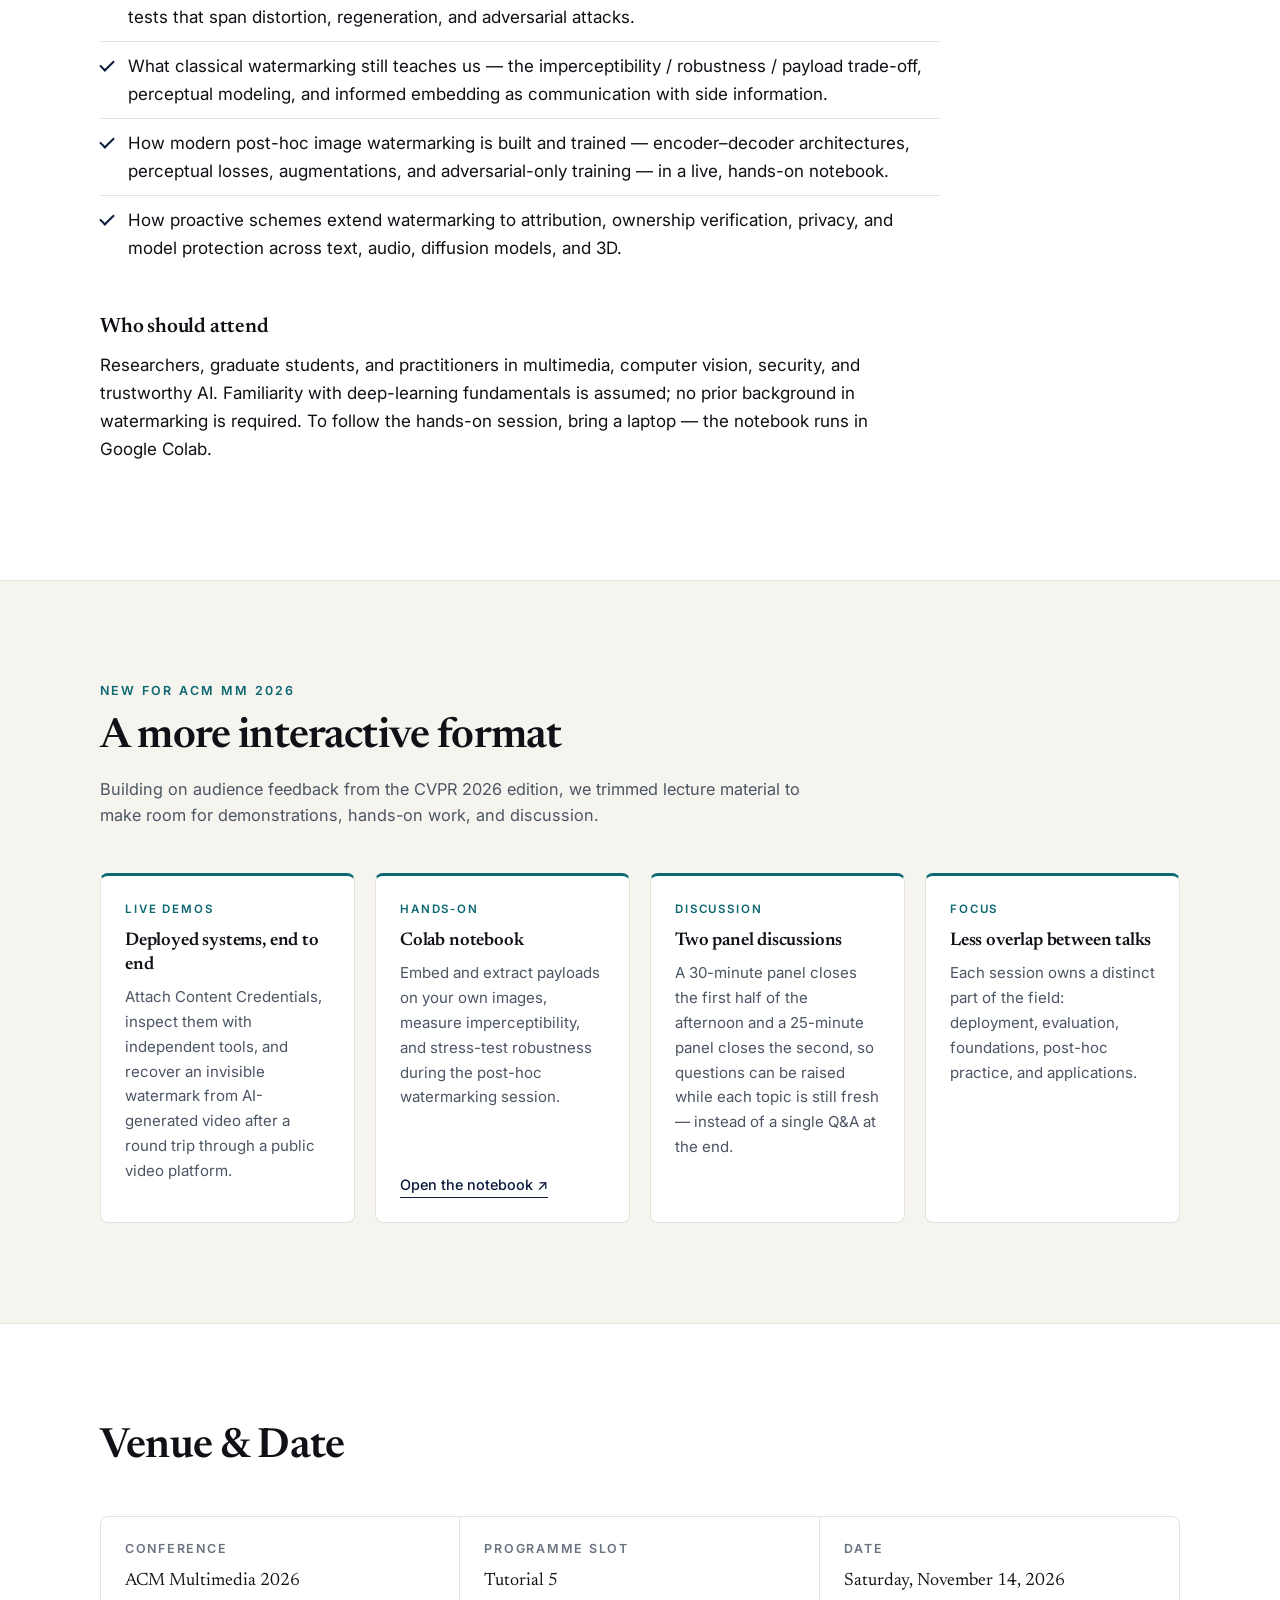
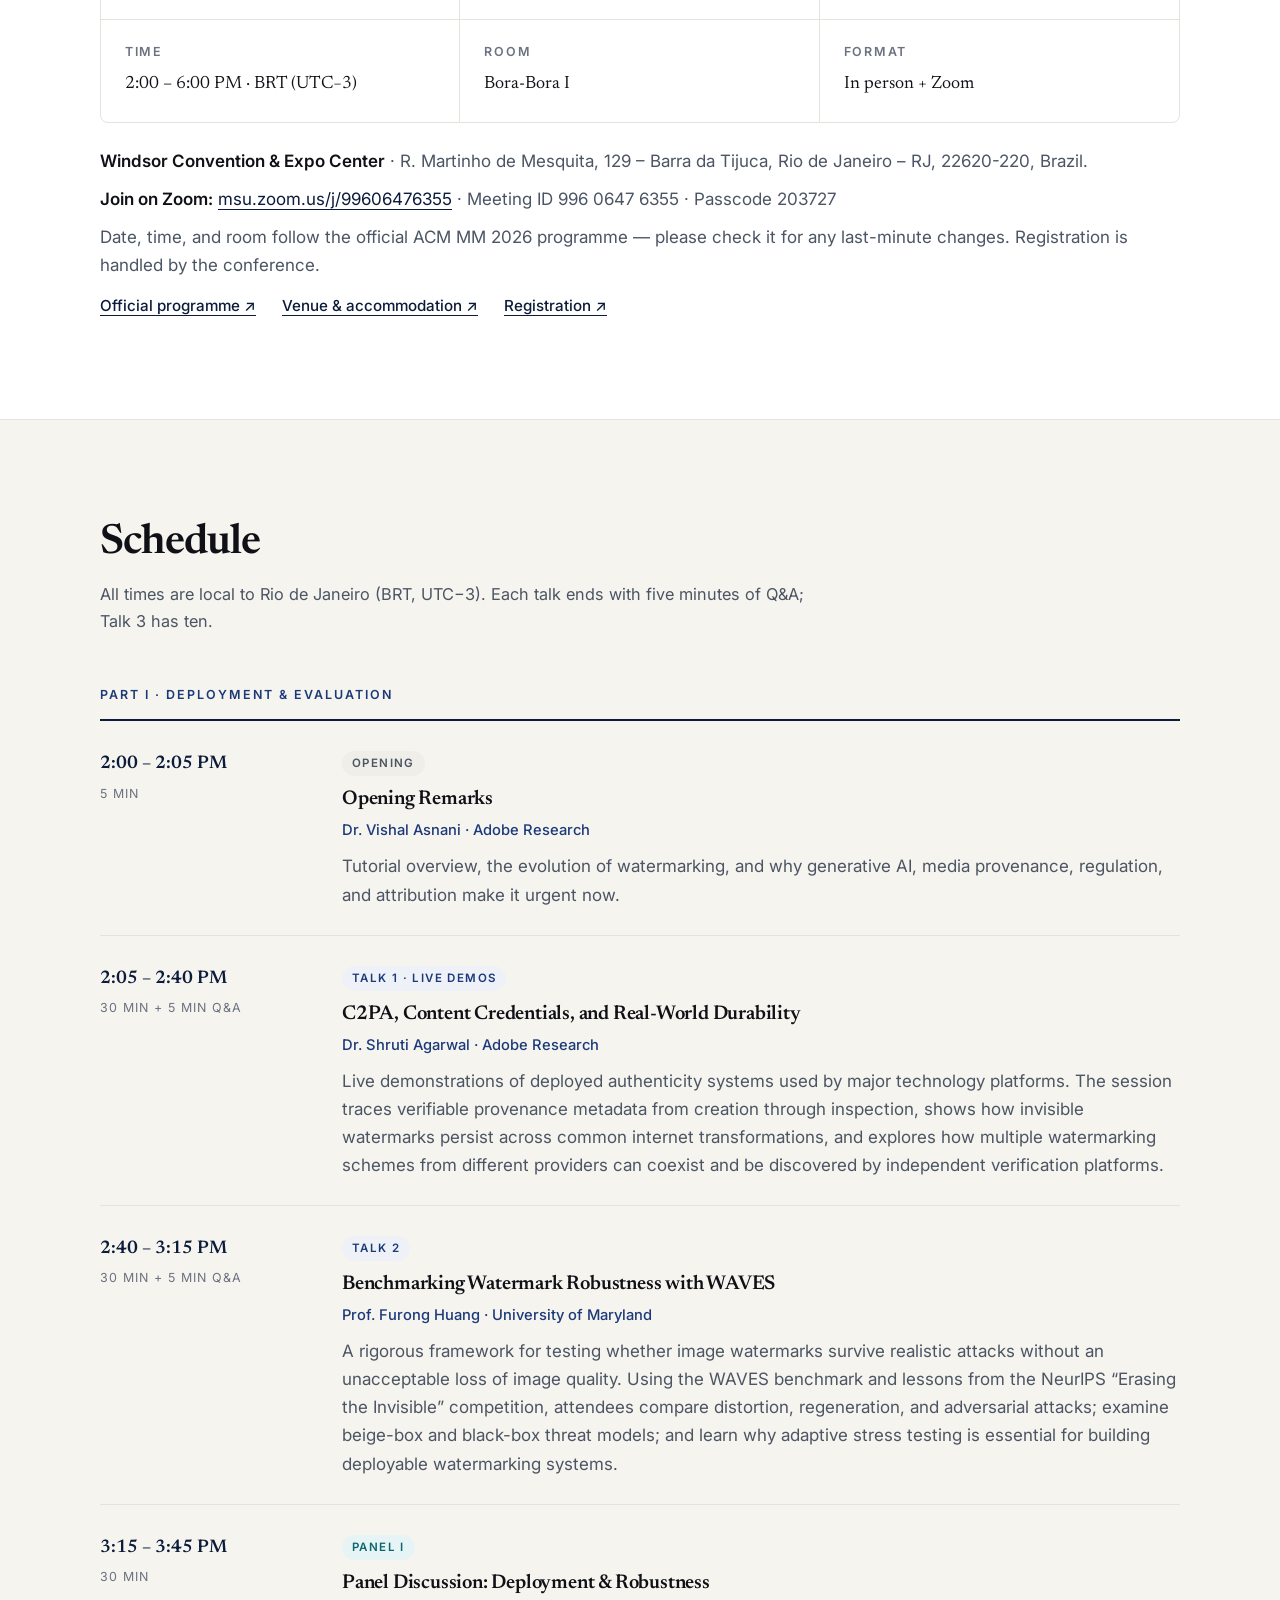
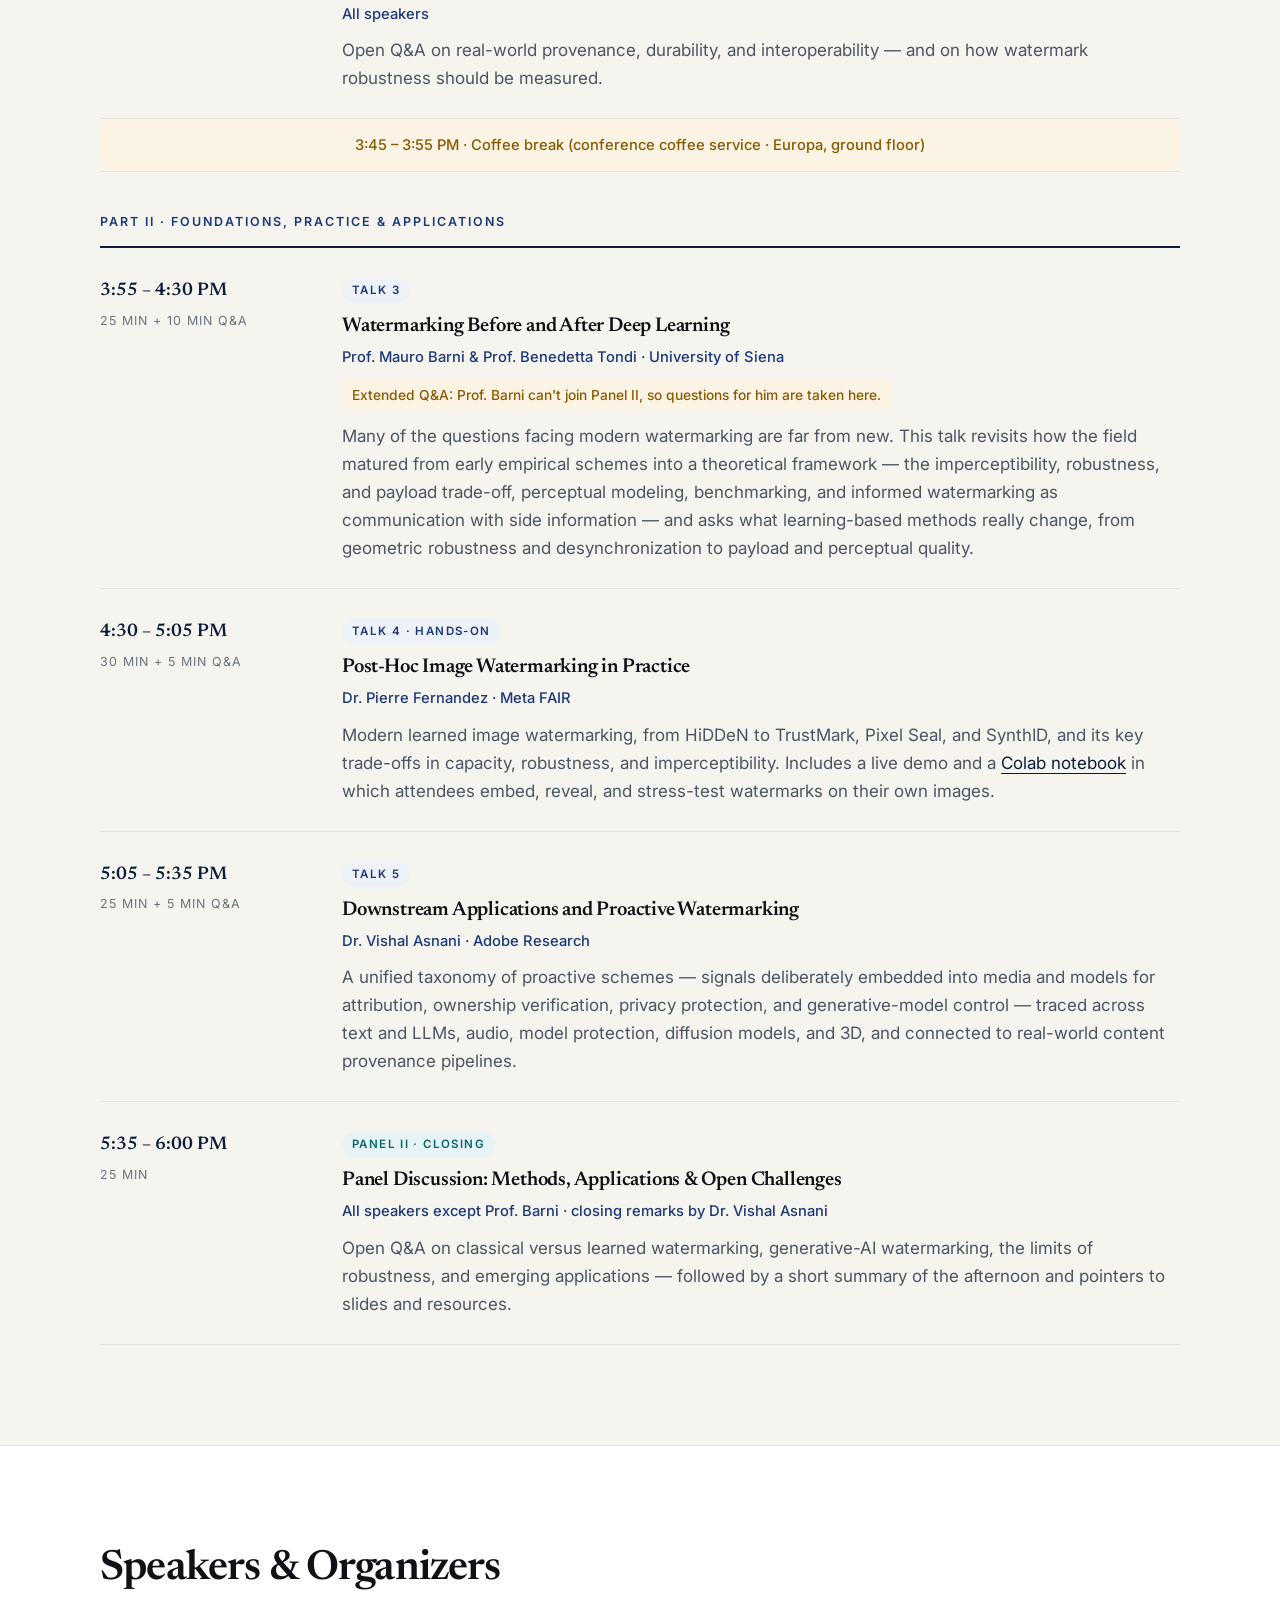
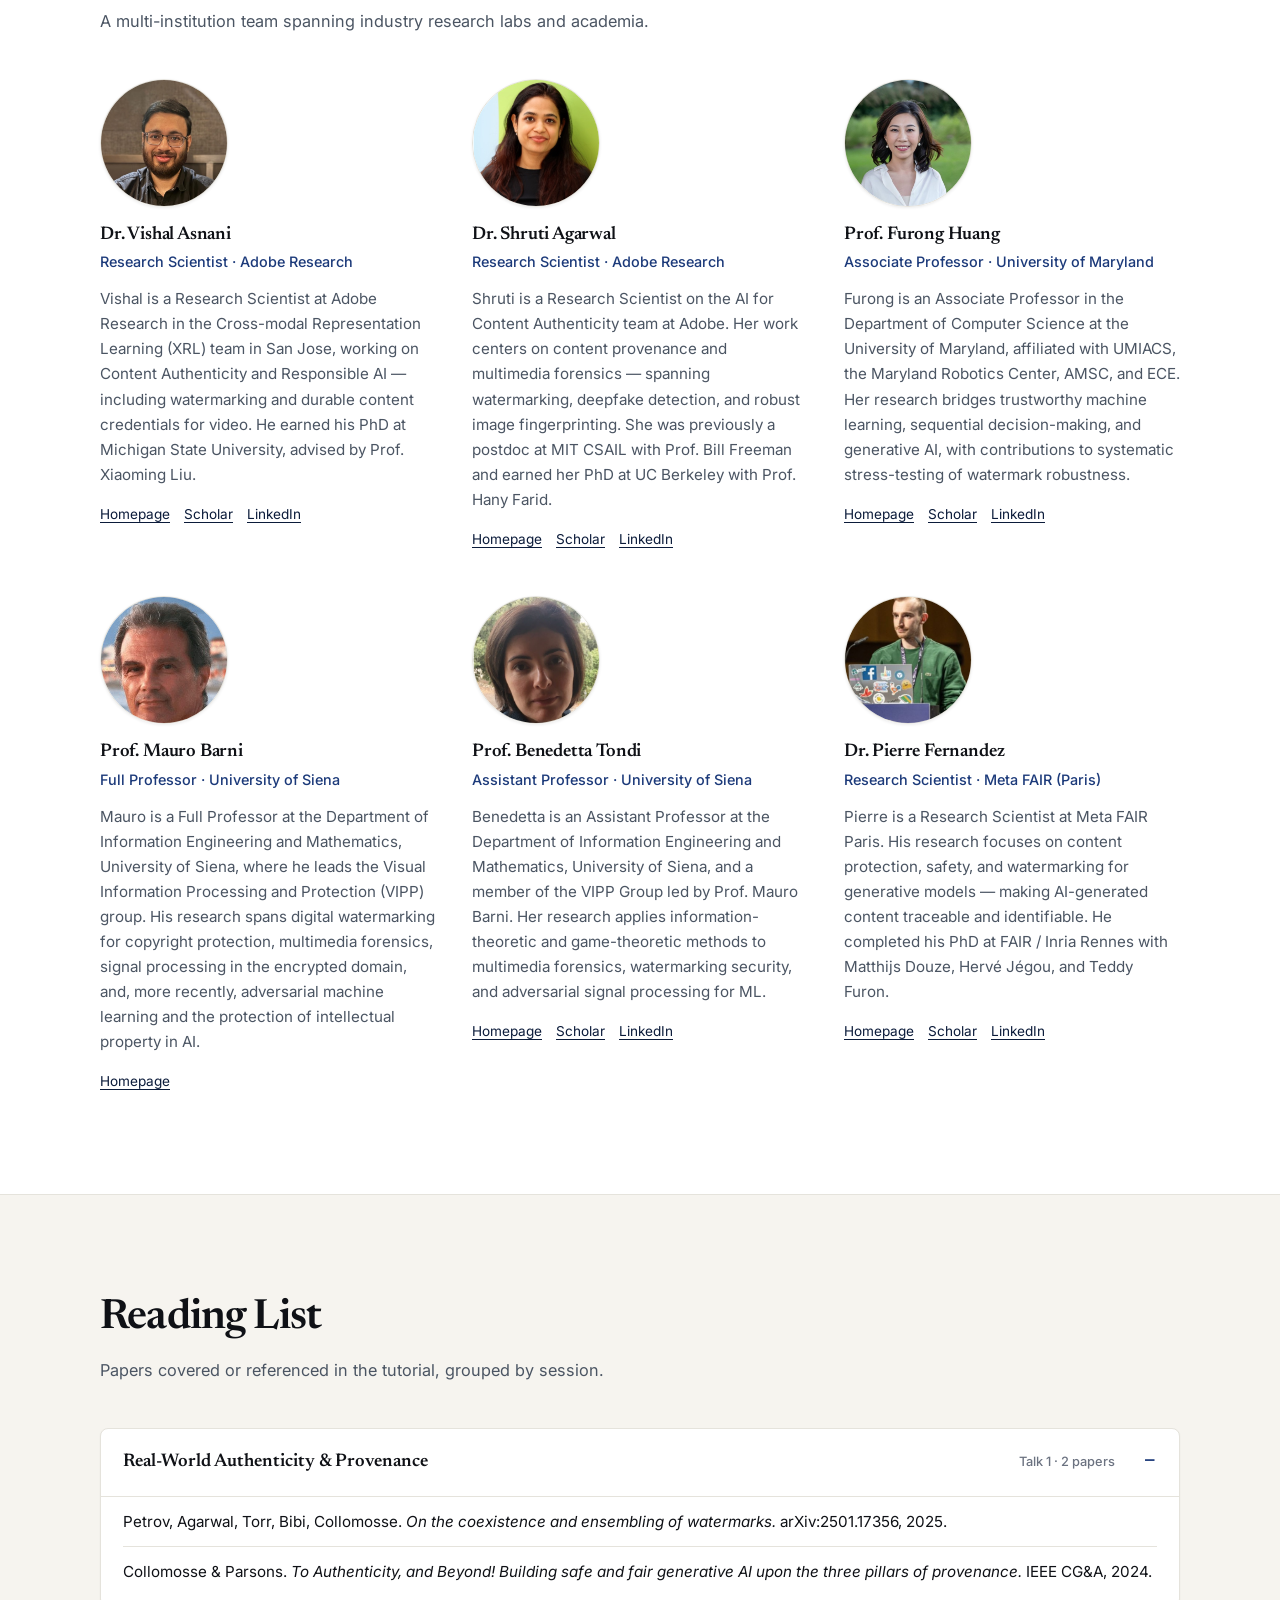
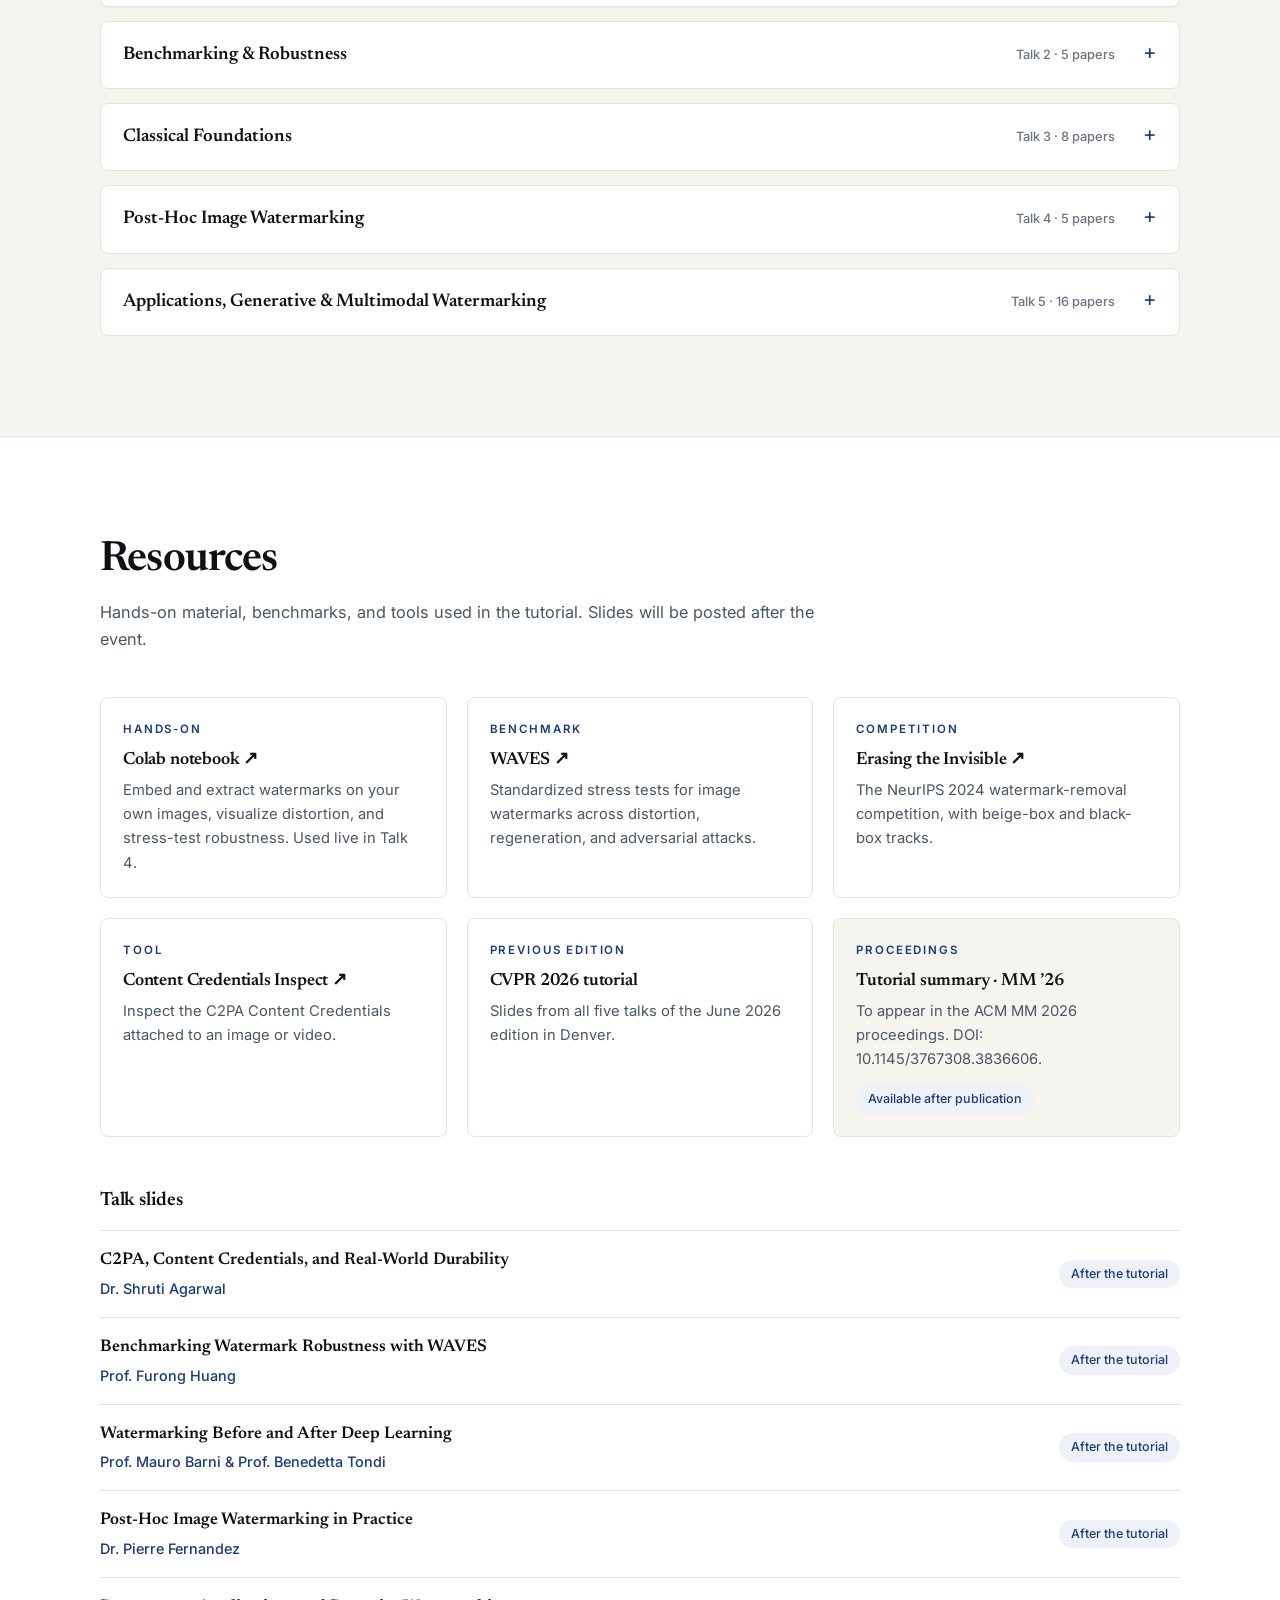
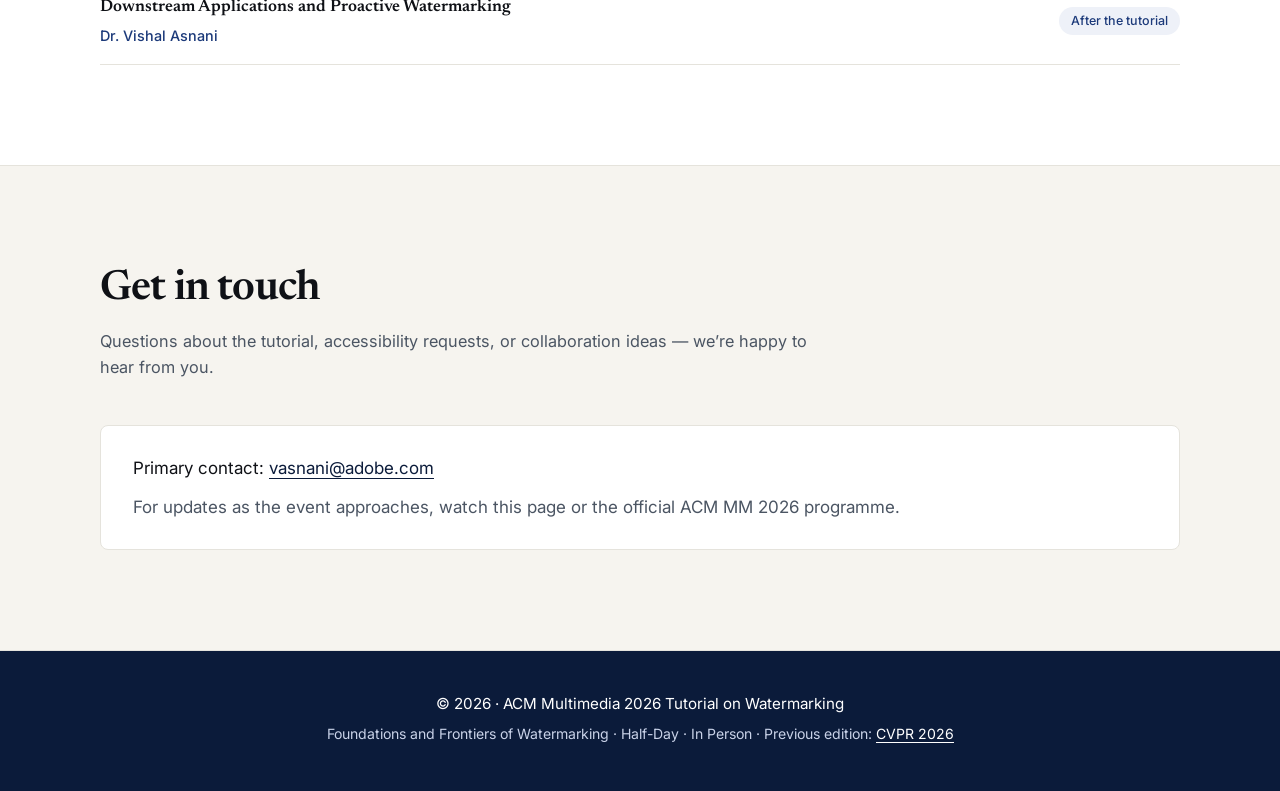
==== commit 4c147cce: "Add Zoom link and extend Talk 3 Q&A on the ACM MM 2026 page Add the Zoom meeting (link, meeting ID, " ====
--- a/acmmm2026/index.html
+++ b/acmmm2026/index.html
@@ -64,7 +64,7 @@
 <section class="hero" id="top">
     <div class="hero-bg" aria-hidden="true"></div>
     <div class="hero-inner">
-        <p class="eyebrow">ACM Multimedia 2026 · Tutorial 5 · Half-Day · In Person</p>
+        <p class="eyebrow">ACM Multimedia 2026 · Tutorial 5 · Half-Day · In Person &amp; on Zoom</p>
         <h1>Foundations and Frontiers<br>of Watermarking</h1>
         <p class="hero-sub">Algorithms · Multimodal Extensions · Benchmarks · Authenticity Frameworks</p>
 
@@ -75,9 +75,11 @@
             <div><dt>Venue</dt><dd>Windsor Convention &amp; Expo Center, Rio de Janeiro</dd></div>
         </dl>
         <p class="hero-local" id="localTime" hidden></p>
+        <p class="hero-zoom"><span class="hero-zoom-label">Join online</span> Zoom · Meeting ID <strong>996 0647 6355</strong> · Passcode <strong>203727</strong></p>
 
         <div class="hero-actions">
-            <a class="btn btn-primary" href="#schedule">View schedule</a>
+            <a class="btn btn-primary" href="https://msu.zoom.us/j/99606476355" target="_blank" rel="noopener">Join on Zoom ↗</a>
+            <a class="btn btn-ghost" href="#schedule">View schedule</a>
             <a class="btn btn-ghost" href="assets/acmmm2026-watermarking-tutorial.ics" download>Add to calendar</a>
             <a class="btn btn-ghost" href="https://2026.acmmm.org/site/programme.html" target="_blank" rel="noopener">Official programme ↗</a>
         </div>
@@ -161,8 +163,8 @@
         </article>
         <article class="feature-card">
             <p class="feature-tag">Discussion</p>
-            <h3>Two 30-minute panels</h3>
-            <p>One panel closes each half of the afternoon, so questions can be raised while each topic is still fresh — instead of a single Q&amp;A at the end.</p>
+            <h3>Two panel discussions</h3>
+            <p>A 30-minute panel closes the first half of the afternoon and a 25-minute panel closes the second, so questions can be raised while each topic is still fresh — instead of a single Q&amp;A at the end.</p>
         </article>
         <article class="feature-card">
             <p class="feature-tag">Focus</p>
@@ -201,7 +203,7 @@
         </div>
         <div class="venue-item">
             <p class="venue-label">Format</p>
-            <p class="venue-value">In person</p>
+            <p class="venue-value">In person + Zoom</p>
         </div>
     </div>
 
@@ -209,6 +211,11 @@
         <p>
             <strong>Windsor Convention &amp; Expo Center</strong> · R. Martinho de Mesquita, 129 – Barra da Tijuca,
             Rio de Janeiro – RJ, 22620-220, Brazil.
+        </p>
+        <p>
+            <strong>Join on Zoom:</strong>
+            <a href="https://msu.zoom.us/j/99606476355" target="_blank" rel="noopener">msu.zoom.us/j/99606476355</a>
+            · Meeting ID 996 0647 6355 · Passcode 203727
         </p>
         <p>
             Date, time, and room follow the official ACM MM 2026 programme — please check it for any
@@ -226,7 +233,7 @@
 <section id="schedule" class="section section-alt">
     <header class="section-header">
         <h2>Schedule</h2>
-        <p class="section-sub">All times are local to Rio de Janeiro (BRT, UTC−3). Each talk includes five minutes of Q&amp;A.</p>
+        <p class="section-sub">All times are local to Rio de Janeiro (BRT, UTC−3). Each talk ends with five minutes of Q&amp;A; Talk 3 has ten.</p>
     </header>
 
     <ol class="schedule">
@@ -305,13 +312,14 @@
 
         <li class="schedule-row">
             <div class="schedule-time">
-                <span class="time-range"><time datetime="2026-11-14T15:55-03:00">3:55</time> – <time datetime="2026-11-14T16:25-03:00">4:25 PM</time></span>
-                <span class="time-len">25 min + 5 min Q&amp;A</span>
+                <span class="time-range"><time datetime="2026-11-14T15:55-03:00">3:55</time> – <time datetime="2026-11-14T16:30-03:00">4:30 PM</time></span>
+                <span class="time-len">25 min + 10 min Q&amp;A</span>
             </div>
             <div class="schedule-body">
                 <p class="tag tag-talk">Talk 3</p>
                 <h3>Watermarking Before and After Deep Learning</h3>
                 <p class="schedule-speaker">Prof. Mauro Barni &amp; Prof. Benedetta Tondi · University of Siena</p>
+                <p class="schedule-note">Extended Q&amp;A: Prof. Barni can't join Panel II, so questions for him are taken here.</p>
                 <p>
                     Many of the questions facing modern watermarking are far from new. This talk revisits how the
                     field matured from early empirical schemes into a theoretical framework — the imperceptibility,
@@ -324,7 +332,7 @@
 
         <li class="schedule-row">
             <div class="schedule-time">
-                <span class="time-range"><time datetime="2026-11-14T16:25-03:00">4:25</time> – <time datetime="2026-11-14T17:00-03:00">5:00 PM</time></span>
+                <span class="time-range"><time datetime="2026-11-14T16:30-03:00">4:30</time> – <time datetime="2026-11-14T17:05-03:00">5:05 PM</time></span>
                 <span class="time-len">30 min + 5 min Q&amp;A</span>
             </div>
             <div class="schedule-body">
@@ -342,7 +350,7 @@
 
         <li class="schedule-row">
             <div class="schedule-time">
-                <span class="time-range"><time datetime="2026-11-14T17:00-03:00">5:00</time> – <time datetime="2026-11-14T17:30-03:00">5:30 PM</time></span>
+                <span class="time-range"><time datetime="2026-11-14T17:05-03:00">5:05</time> – <time datetime="2026-11-14T17:35-03:00">5:35 PM</time></span>
                 <span class="time-len">25 min + 5 min Q&amp;A</span>
             </div>
             <div class="schedule-body">
@@ -360,13 +368,13 @@
 
         <li class="schedule-row">
             <div class="schedule-time">
-                <span class="time-range"><time datetime="2026-11-14T17:30-03:00">5:30</time> – <time datetime="2026-11-14T18:00-03:00">6:00 PM</time></span>
-                <span class="time-len">30 min</span>
+                <span class="time-range"><time datetime="2026-11-14T17:35-03:00">5:35</time> – <time datetime="2026-11-14T18:00-03:00">6:00 PM</time></span>
+                <span class="time-len">25 min</span>
             </div>
             <div class="schedule-body">
                 <p class="tag tag-panel">Panel II · Closing</p>
                 <h3>Panel Discussion: Methods, Applications &amp; Open Challenges</h3>
-                <p class="schedule-speaker">All speakers · closing remarks by Dr. Vishal Asnani</p>
+                <p class="schedule-speaker">All speakers except Prof. Barni · closing remarks by Dr. Vishal Asnani</p>
                 <p>Open Q&amp;A on classical versus learned watermarking, generative-AI watermarking, the limits of robustness, and emerging applications — followed by a short summary of the afternoon and pointers to slides and resources.</p>
             </div>
         </li>
--- a/acmmm2026/styles.css
+++ b/acmmm2026/styles.css
@@ -248,7 +248,22 @@
 .hero-local {
     color: #c9d2e8;
     font-size: 0.9rem;
+    margin: 0 0 8px;
+}
+
+.hero-zoom {
+    color: #c9d2e8;
+    font-size: 0.95rem;
     margin: 0 0 30px;
+}
+.hero-zoom strong { color: #fff; font-weight: 600; }
+.hero-zoom-label {
+    text-transform: uppercase;
+    letter-spacing: 0.14em;
+    font-size: 0.72rem;
+    font-weight: 600;
+    color: #9fb0d6;
+    margin-right: 8px;
 }
 
 .hero-actions {
@@ -257,7 +272,7 @@
     gap: 12px;
     margin-top: 30px;
 }
-.hero-local:not([hidden]) + .hero-actions { margin-top: 0; }
+.hero-zoom + .hero-actions { margin-top: 0; }
 
 .btn {
     display: inline-block;
@@ -559,6 +574,16 @@
     margin: 0 0 10px;
 }
 .schedule-body p:last-child { margin-bottom: 0; color: var(--fg-muted); }
+.schedule-note {
+    display: inline-block;
+    margin: -2px 0 12px;
+    padding: 4px 10px;
+    border-radius: 4px;
+    background: var(--amber-bg);
+    color: var(--amber);
+    font-size: 0.86rem;
+    font-weight: 500;
+}
 
 .schedule-break {
     margin: 0;
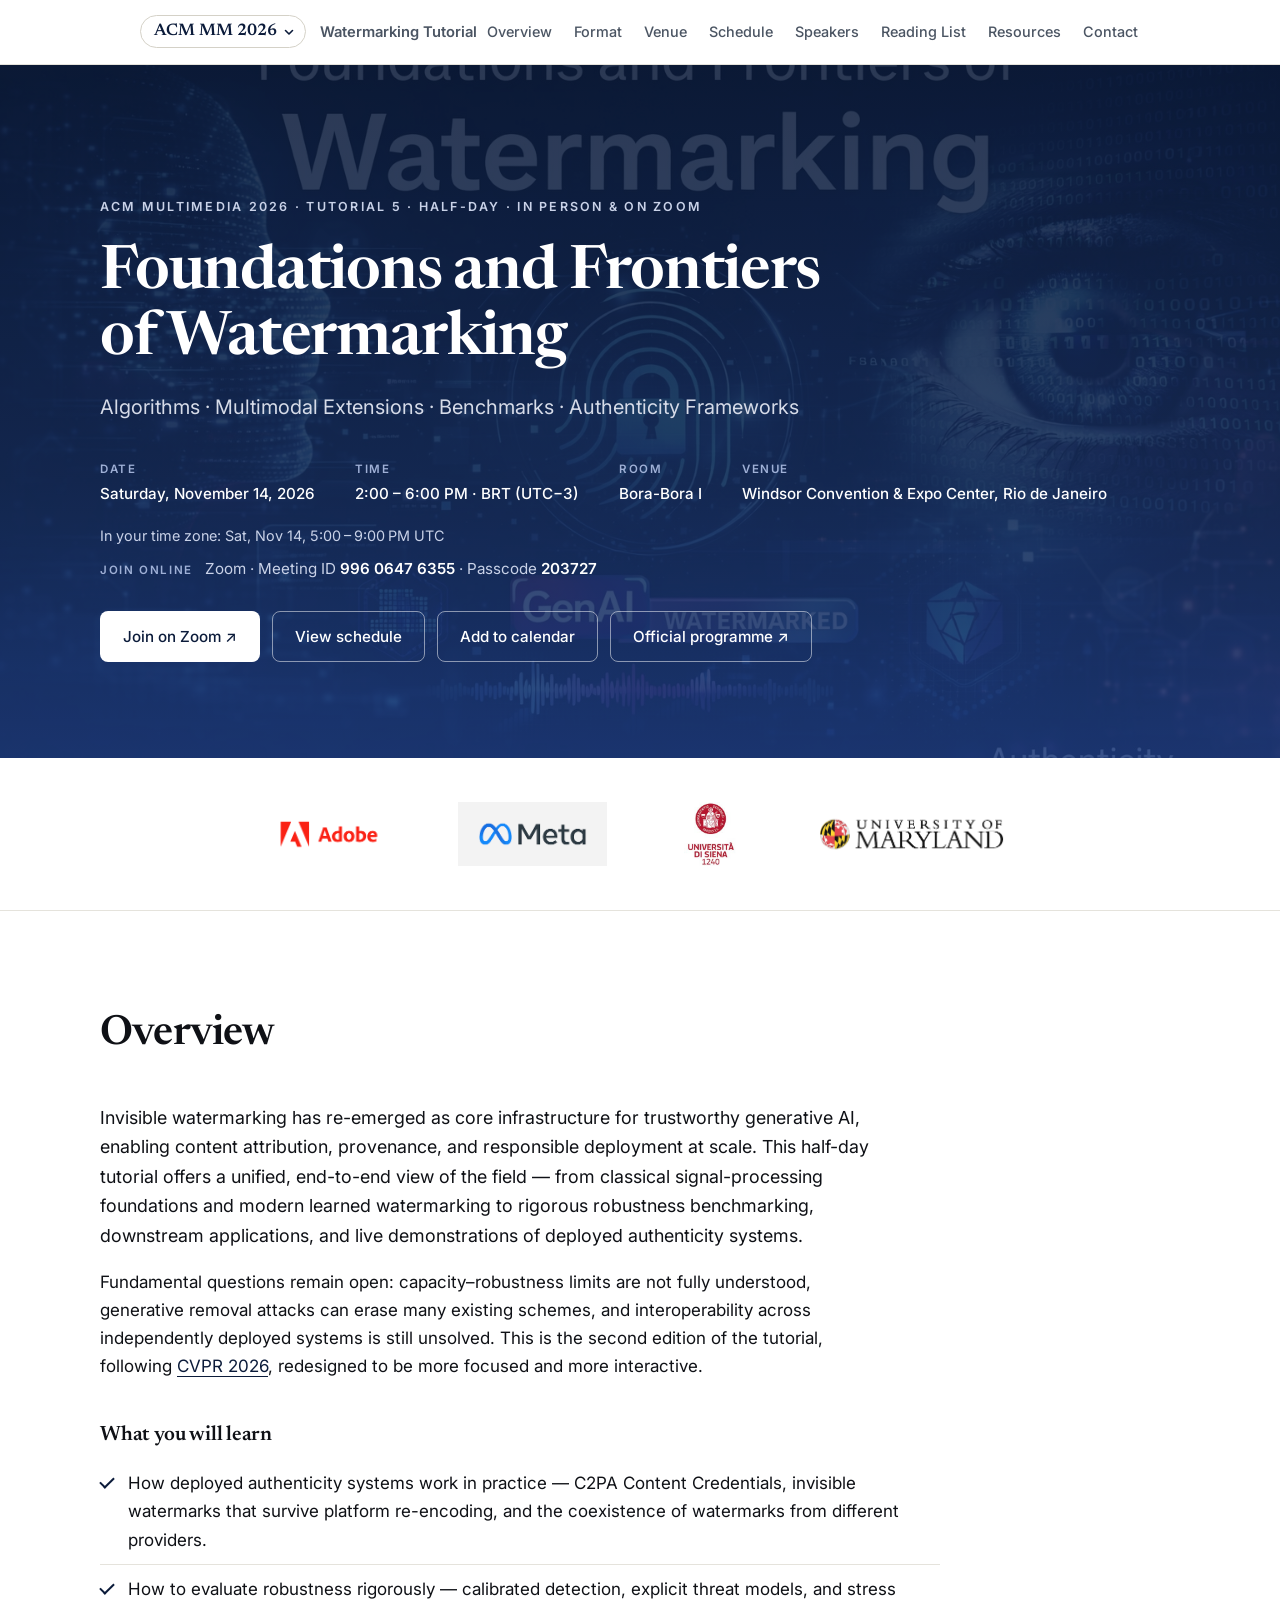
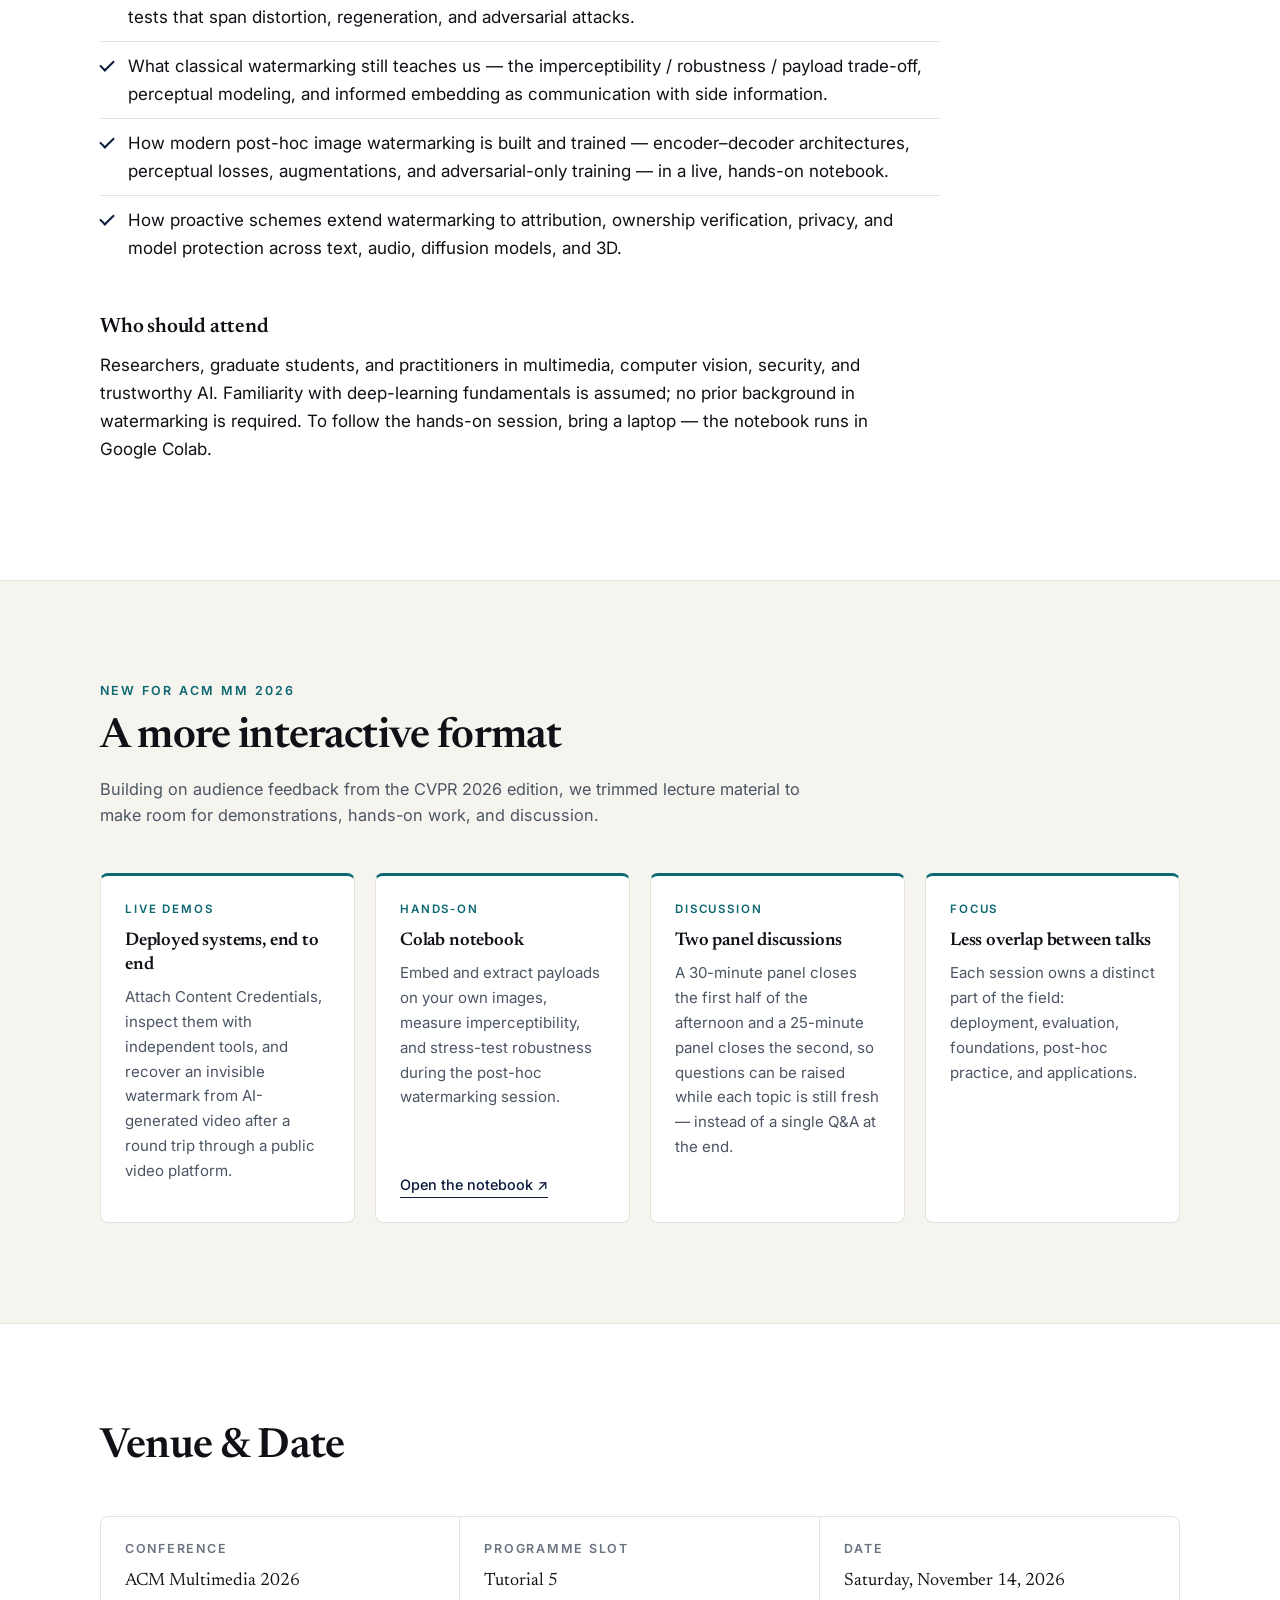
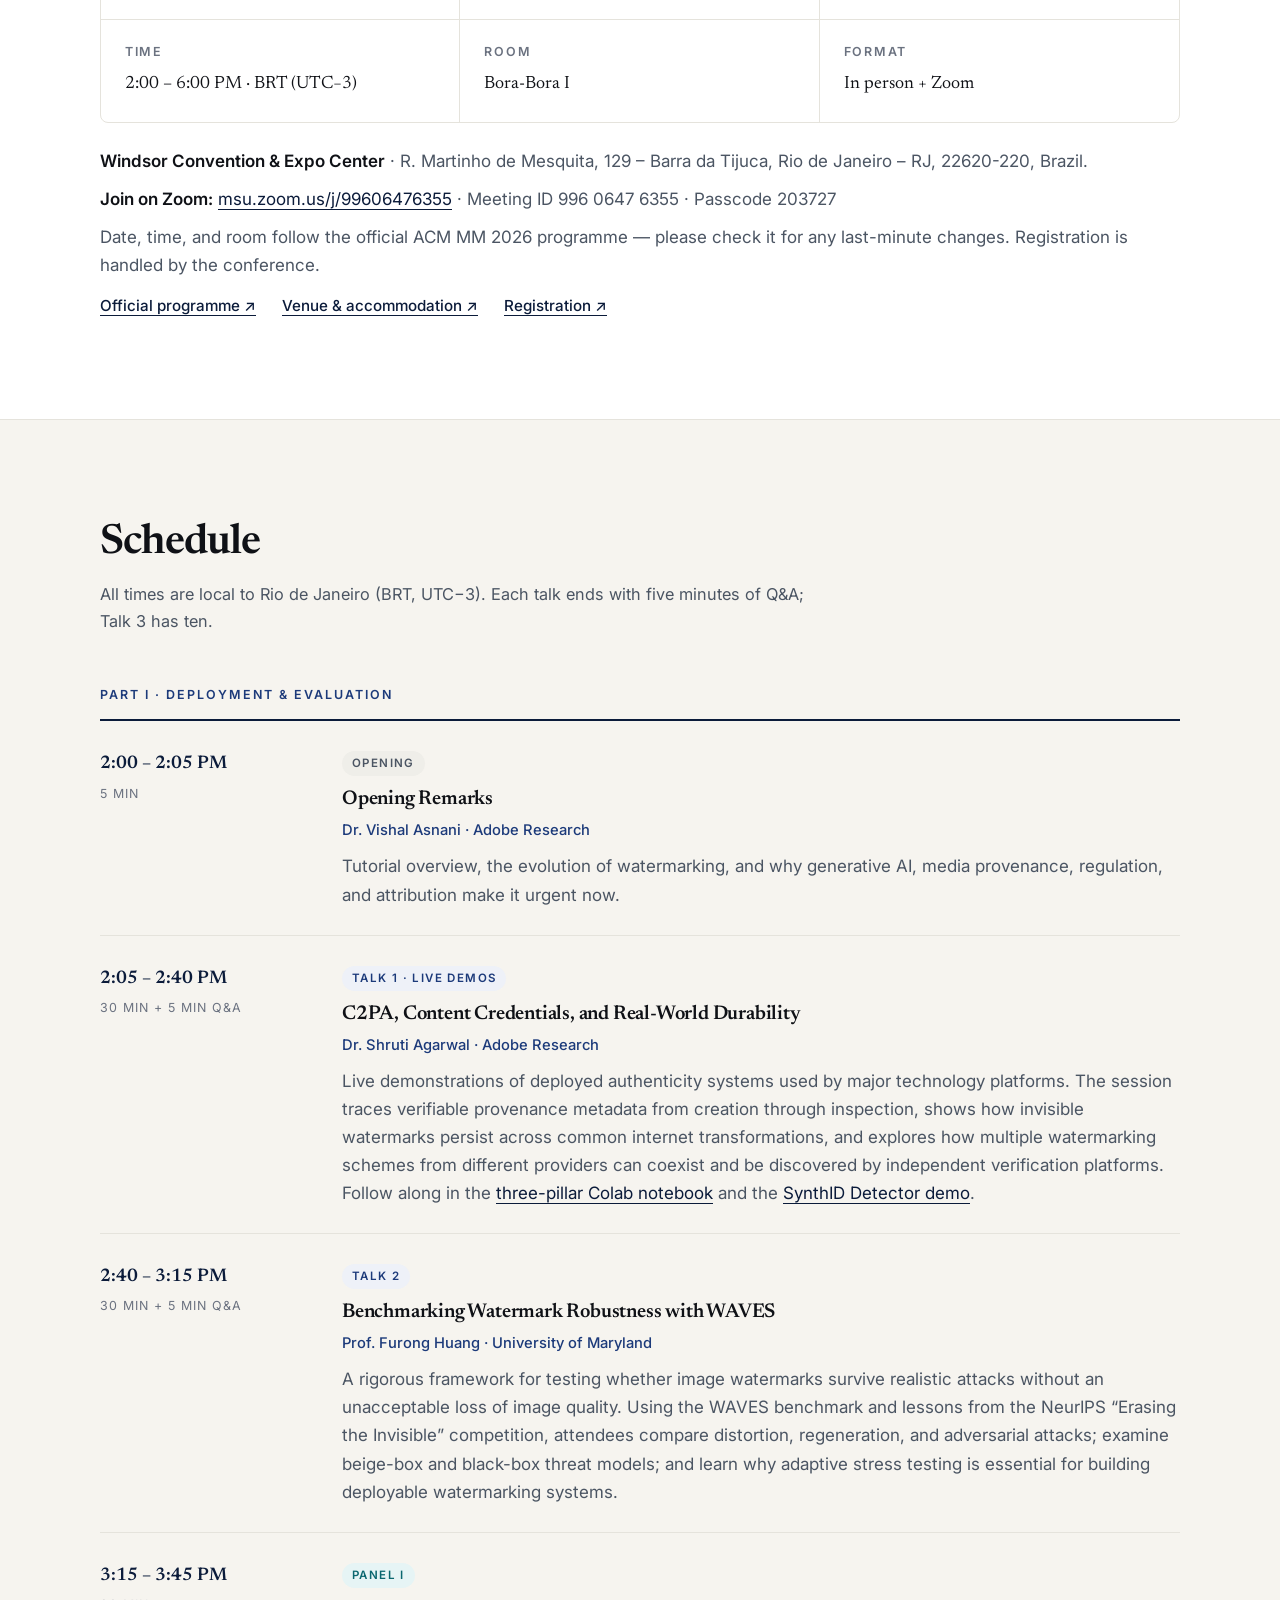
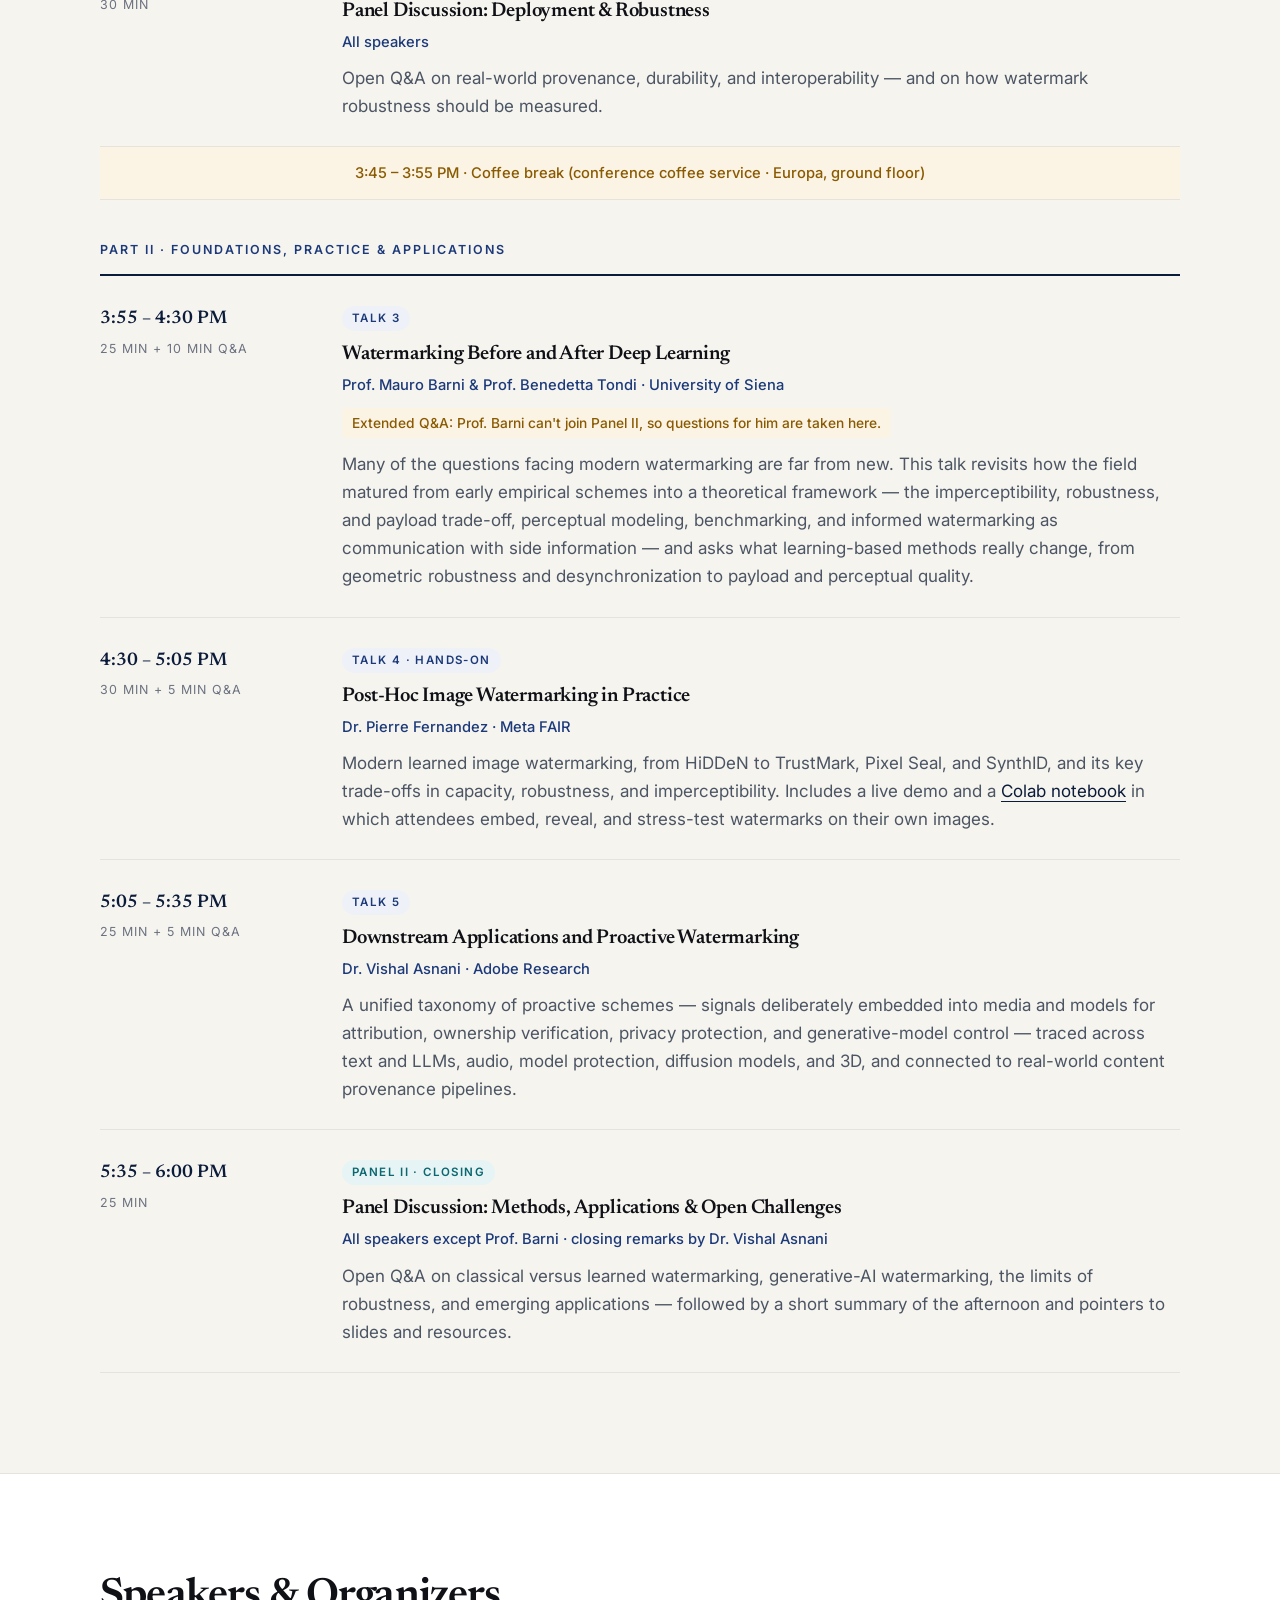
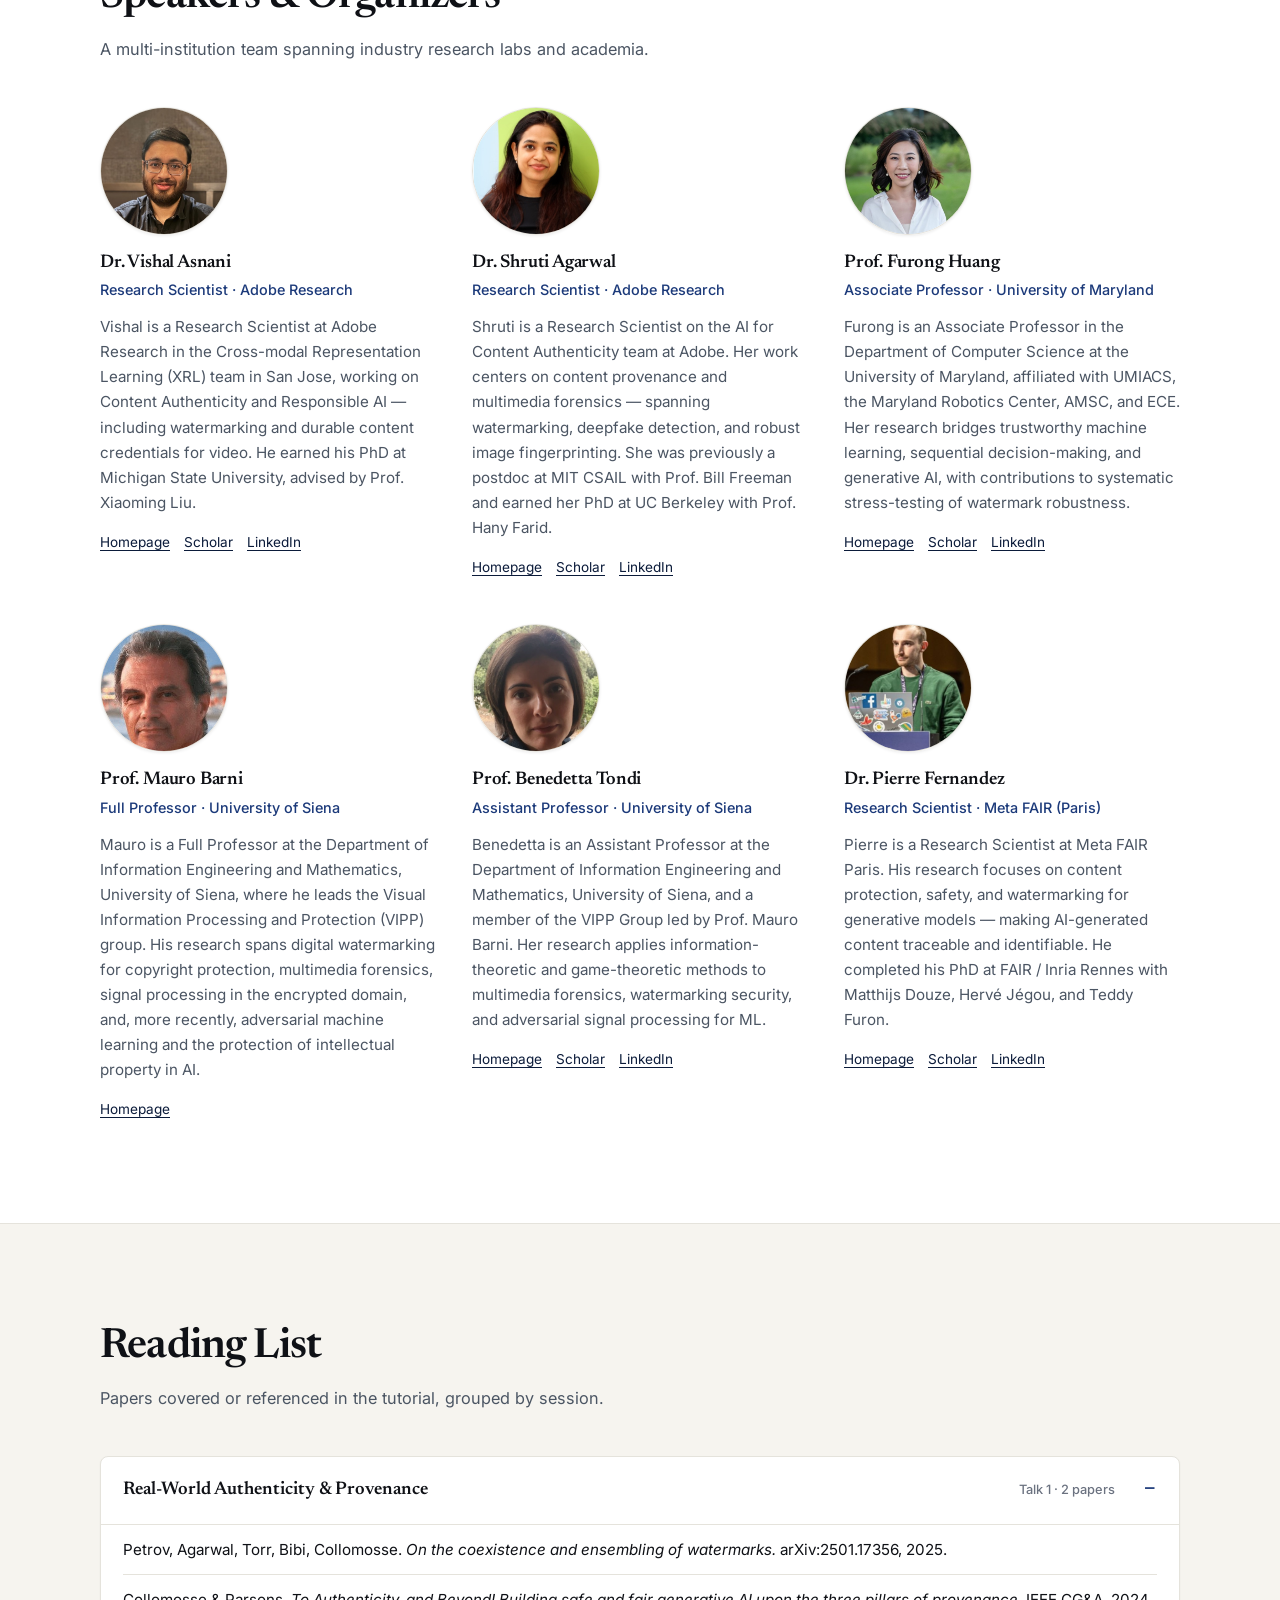
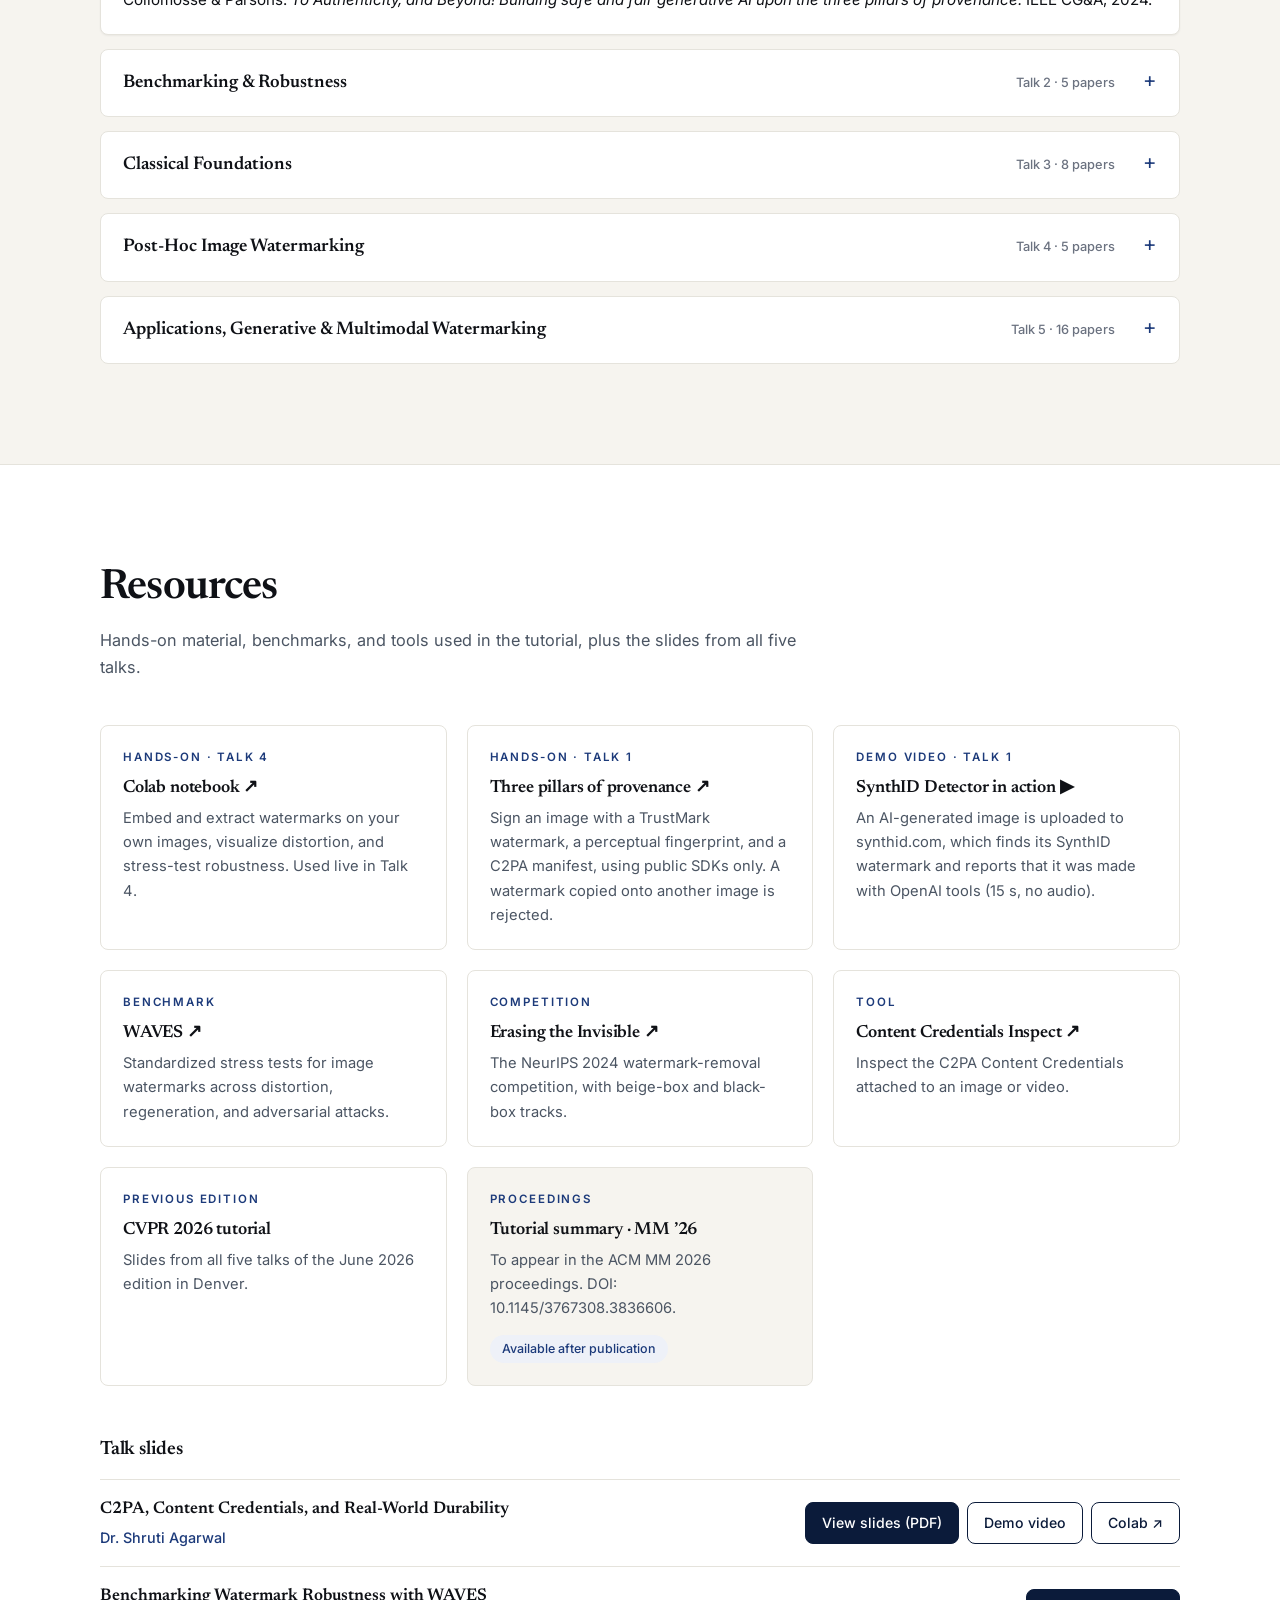
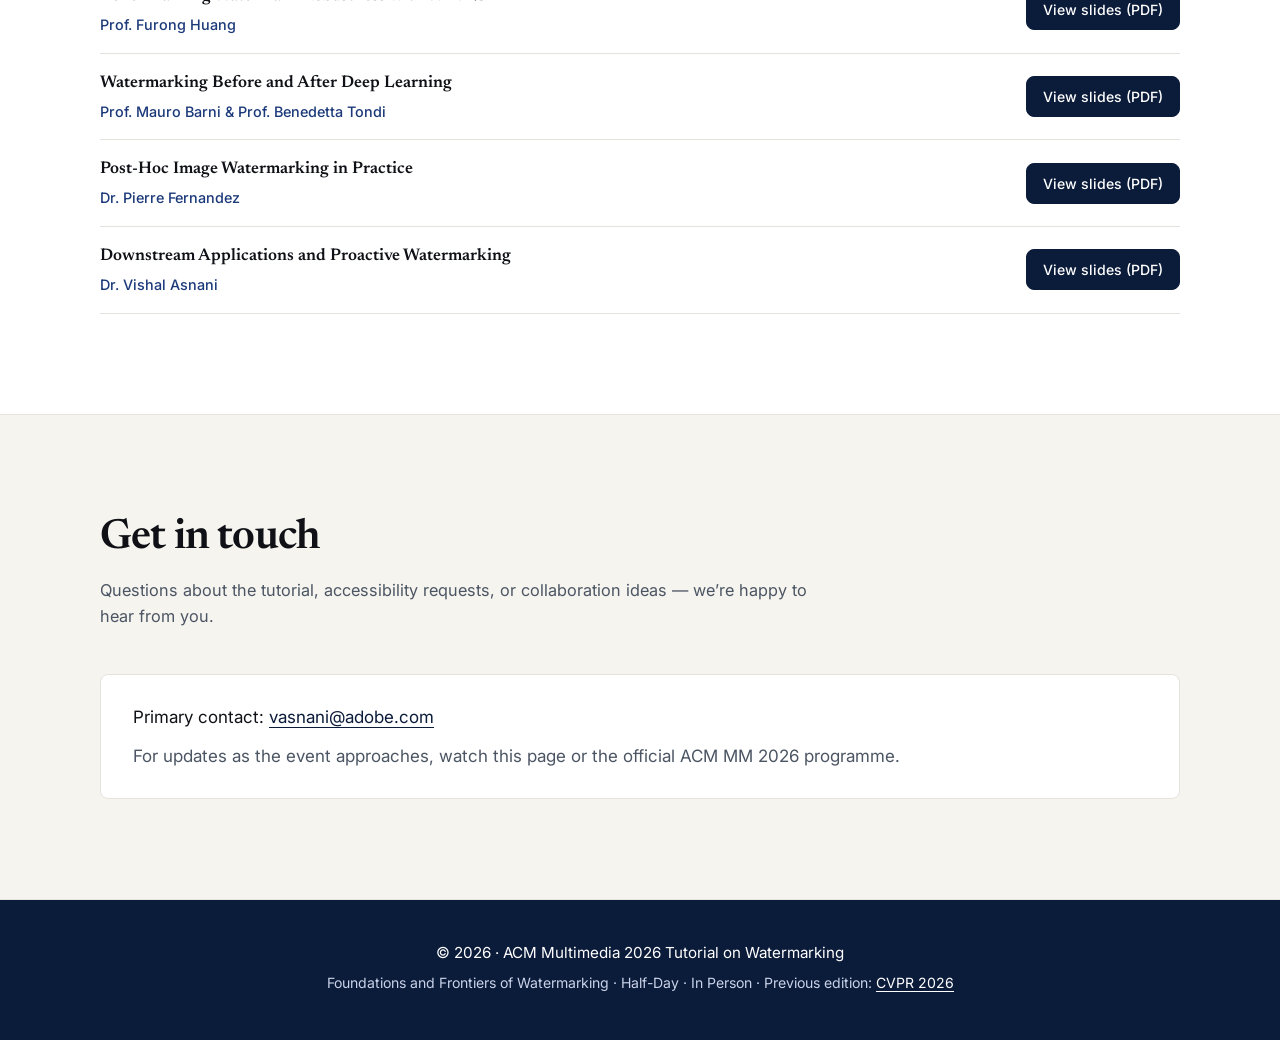
==== commit 3c04dc63: "Post the ACM MM 2026 talk slides and Talk 1 materials Add PDFs of all five talks under acmmm2026/sli" ====
--- a/acmmm2026/index.html
+++ b/acmmm2026/index.html
@@ -267,7 +267,9 @@
                     session traces verifiable provenance metadata from creation through inspection, shows how
                     invisible watermarks persist across common internet transformations, and explores how multiple
                     watermarking schemes from different providers can coexist and be discovered by independent
-                    verification platforms.
+                    verification platforms. Follow along in the
+                    <a href="https://colab.research.google.com/github/agarwalShruti15/three-pillar-colab/blob/main/three_pillars_demo.ipynb" target="_blank" rel="noopener">three-pillar Colab notebook</a>
+                    and the <a href="media/synthid-verify-demo.mp4" target="_blank" rel="noopener">SynthID Detector demo</a>.
                 </p>
             </div>
         </li>
@@ -577,14 +579,24 @@
 <section id="resources" class="section">
     <header class="section-header">
         <h2>Resources</h2>
-        <p class="section-sub">Hands-on material, benchmarks, and tools used in the tutorial. Slides will be posted after the event.</p>
+        <p class="section-sub">Hands-on material, benchmarks, and tools used in the tutorial, plus the slides from all five talks.</p>
     </header>
 
     <div class="resource-grid">
         <a class="resource-card" href="https://colab.research.google.com/drive/18MH6fttuPWcGA3BriDTV0diO6B9Dkoek?usp=sharing" target="_blank" rel="noopener">
-            <p class="resource-tag">Hands-on</p>
+            <p class="resource-tag">Hands-on · Talk 4</p>
             <h3>Colab notebook ↗</h3>
             <p>Embed and extract watermarks on your own images, visualize distortion, and stress-test robustness. Used live in Talk 4.</p>
+        </a>
+        <a class="resource-card" href="https://colab.research.google.com/github/agarwalShruti15/three-pillar-colab/blob/main/three_pillars_demo.ipynb" target="_blank" rel="noopener">
+            <p class="resource-tag">Hands-on · Talk 1</p>
+            <h3>Three pillars of provenance ↗</h3>
+            <p>Sign an image with a TrustMark watermark, a perceptual fingerprint, and a C2PA manifest, using public SDKs only. A watermark copied onto another image is rejected.</p>
+        </a>
+        <a class="resource-card" href="media/synthid-verify-demo.mp4" target="_blank" rel="noopener">
+            <p class="resource-tag">Demo video · Talk 1</p>
+            <h3>SynthID Detector in action ▶</h3>
+            <p>An AI-generated image is uploaded to synthid.com, which finds its SynthID watermark and reports that it was made with OpenAI tools (15 s, no audio).</p>
         </a>
         <a class="resource-card" href="https://wavesbench.github.io/" target="_blank" rel="noopener">
             <p class="resource-tag">Benchmark</p>
@@ -621,35 +633,39 @@
                 <p class="slide-talk">C2PA, Content Credentials, and Real-World Durability</p>
                 <p class="slide-speaker">Dr. Shruti Agarwal</p>
             </div>
-            <span class="status-pill">After the tutorial</span>
+            <div class="slide-actions">
+                <a class="slide-link" href="slides/talk1-agarwal.pdf" target="_blank" rel="noopener">View slides (PDF)</a>
+                <a class="slide-link is-secondary" href="media/synthid-verify-demo.mp4" target="_blank" rel="noopener">Demo video</a>
+                <a class="slide-link is-secondary" href="https://colab.research.google.com/github/agarwalShruti15/three-pillar-colab/blob/main/three_pillars_demo.ipynb" target="_blank" rel="noopener">Colab ↗</a>
+            </div>
         </li>
         <li class="slide-item">
             <div class="slide-meta">
                 <p class="slide-talk">Benchmarking Watermark Robustness with WAVES</p>
                 <p class="slide-speaker">Prof. Furong Huang</p>
             </div>
-            <span class="status-pill">After the tutorial</span>
+            <a class="slide-link" href="slides/talk2-huang.pdf" target="_blank" rel="noopener">View slides (PDF)</a>
         </li>
         <li class="slide-item">
             <div class="slide-meta">
                 <p class="slide-talk">Watermarking Before and After Deep Learning</p>
                 <p class="slide-speaker">Prof. Mauro Barni &amp; Prof. Benedetta Tondi</p>
             </div>
-            <span class="status-pill">After the tutorial</span>
+            <a class="slide-link" href="slides/talk3-barni-tondi.pdf" target="_blank" rel="noopener">View slides (PDF)</a>
         </li>
         <li class="slide-item">
             <div class="slide-meta">
                 <p class="slide-talk">Post-Hoc Image Watermarking in Practice</p>
                 <p class="slide-speaker">Dr. Pierre Fernandez</p>
             </div>
-            <span class="status-pill">After the tutorial</span>
+            <a class="slide-link" href="slides/talk4-fernandez.pdf" target="_blank" rel="noopener">View slides (PDF)</a>
         </li>
         <li class="slide-item">
             <div class="slide-meta">
                 <p class="slide-talk">Downstream Applications and Proactive Watermarking</p>
                 <p class="slide-speaker">Dr. Vishal Asnani</p>
             </div>
-            <span class="status-pill">After the tutorial</span>
+            <a class="slide-link" href="slides/talk5-asnani.pdf" target="_blank" rel="noopener">View slides (PDF)</a>
         </li>
     </ul>
 </section>
--- a/acmmm2026/styles.css
+++ b/acmmm2026/styles.css
@@ -805,6 +805,22 @@
     background: var(--accent-soft);
     border-color: var(--accent-soft);
     color: #fff;
+}
+.slide-actions {
+    display: flex;
+    flex-wrap: wrap;
+    justify-content: flex-end;
+    gap: 8px;
+    flex-shrink: 0;
+}
+a.slide-link.is-secondary {
+    background: transparent;
+    color: var(--accent);
+}
+a.slide-link.is-secondary:hover {
+    background: var(--accent-bg);
+    color: var(--accent);
+    border-color: var(--accent);
 }
 
 /* -----  CONTACT  ----- */
@@ -892,6 +908,7 @@
     .venue-item:nth-child(n) { border-right: none; border-bottom: 1px solid var(--rule); }
     .venue-item:last-child { border-bottom: none; }
     .slide-item { flex-direction: column; align-items: flex-start; gap: 8px; }
+    .slide-actions { justify-content: flex-start; }
     .papers-group summary { flex-wrap: wrap; }
     .paper-count { margin-left: 0; width: 100%; order: 3; }
     .papers-group summary::after { order: 2; margin-left: auto; }
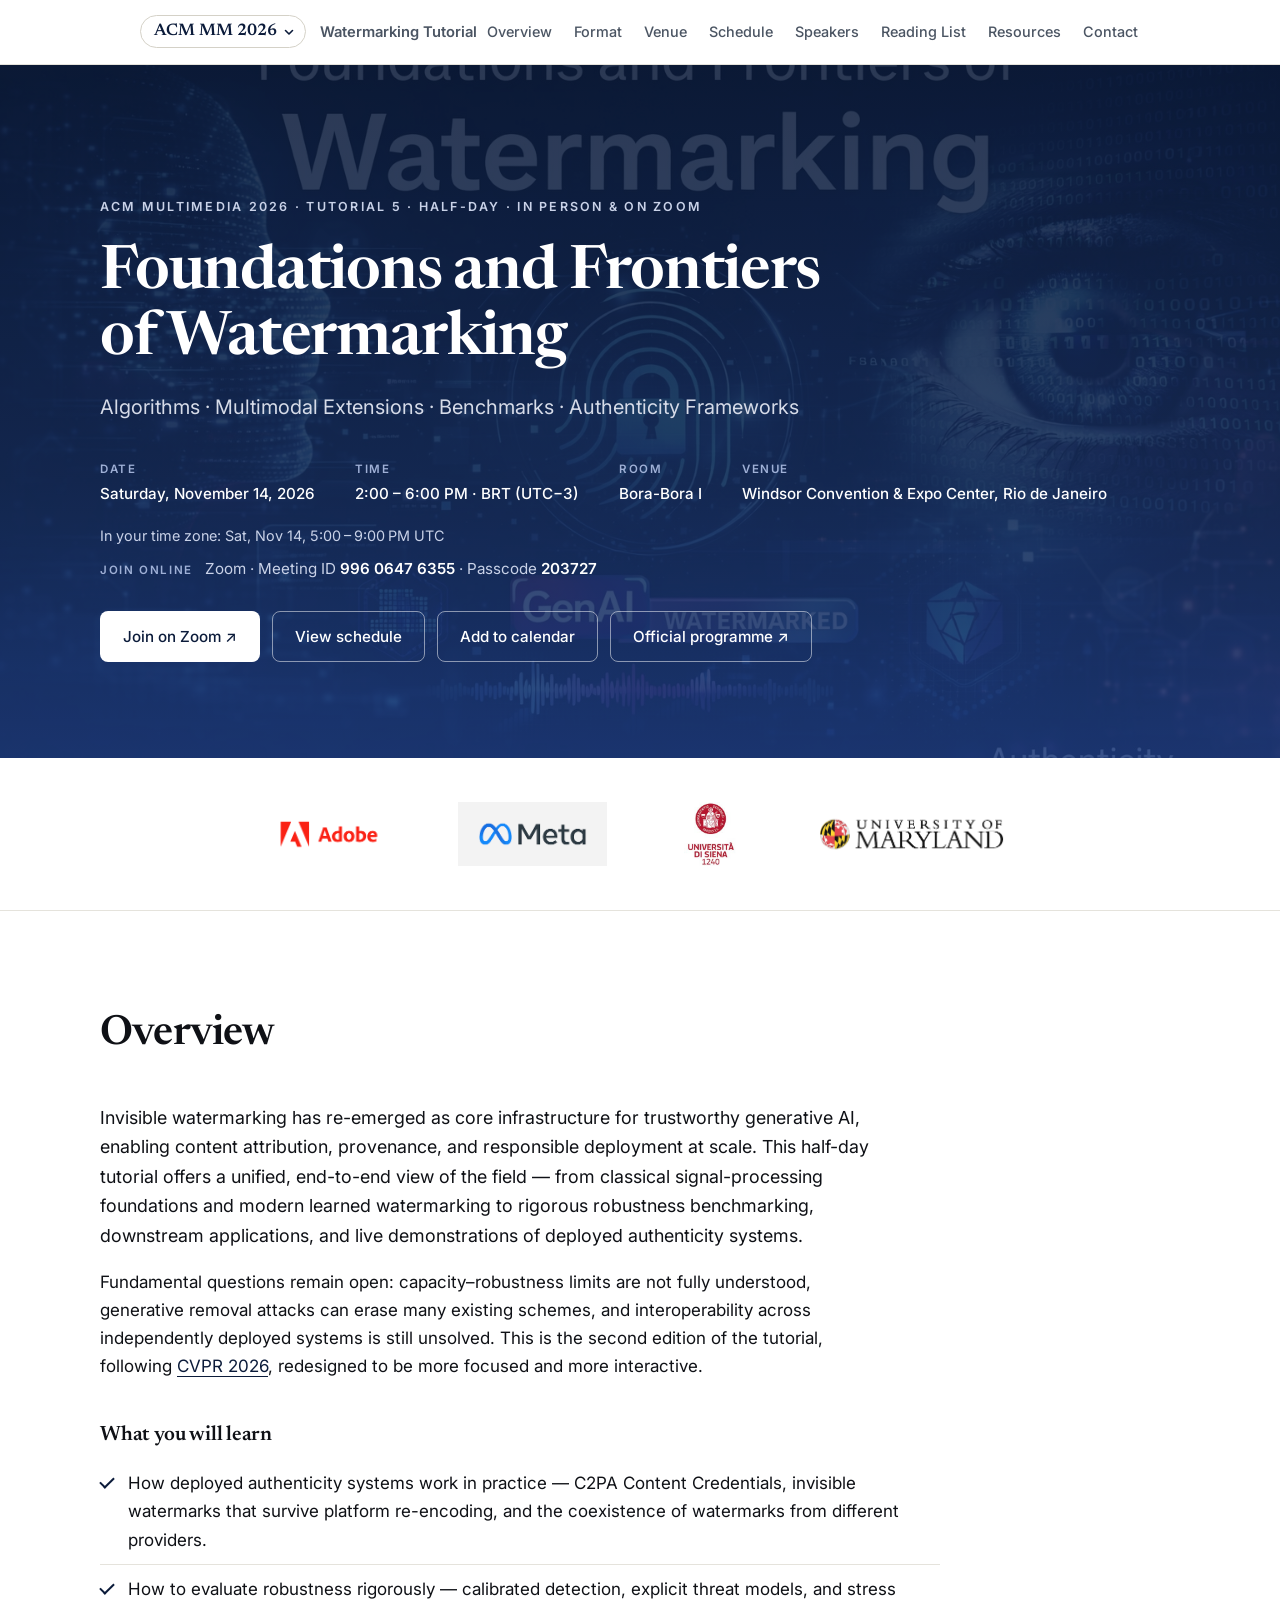
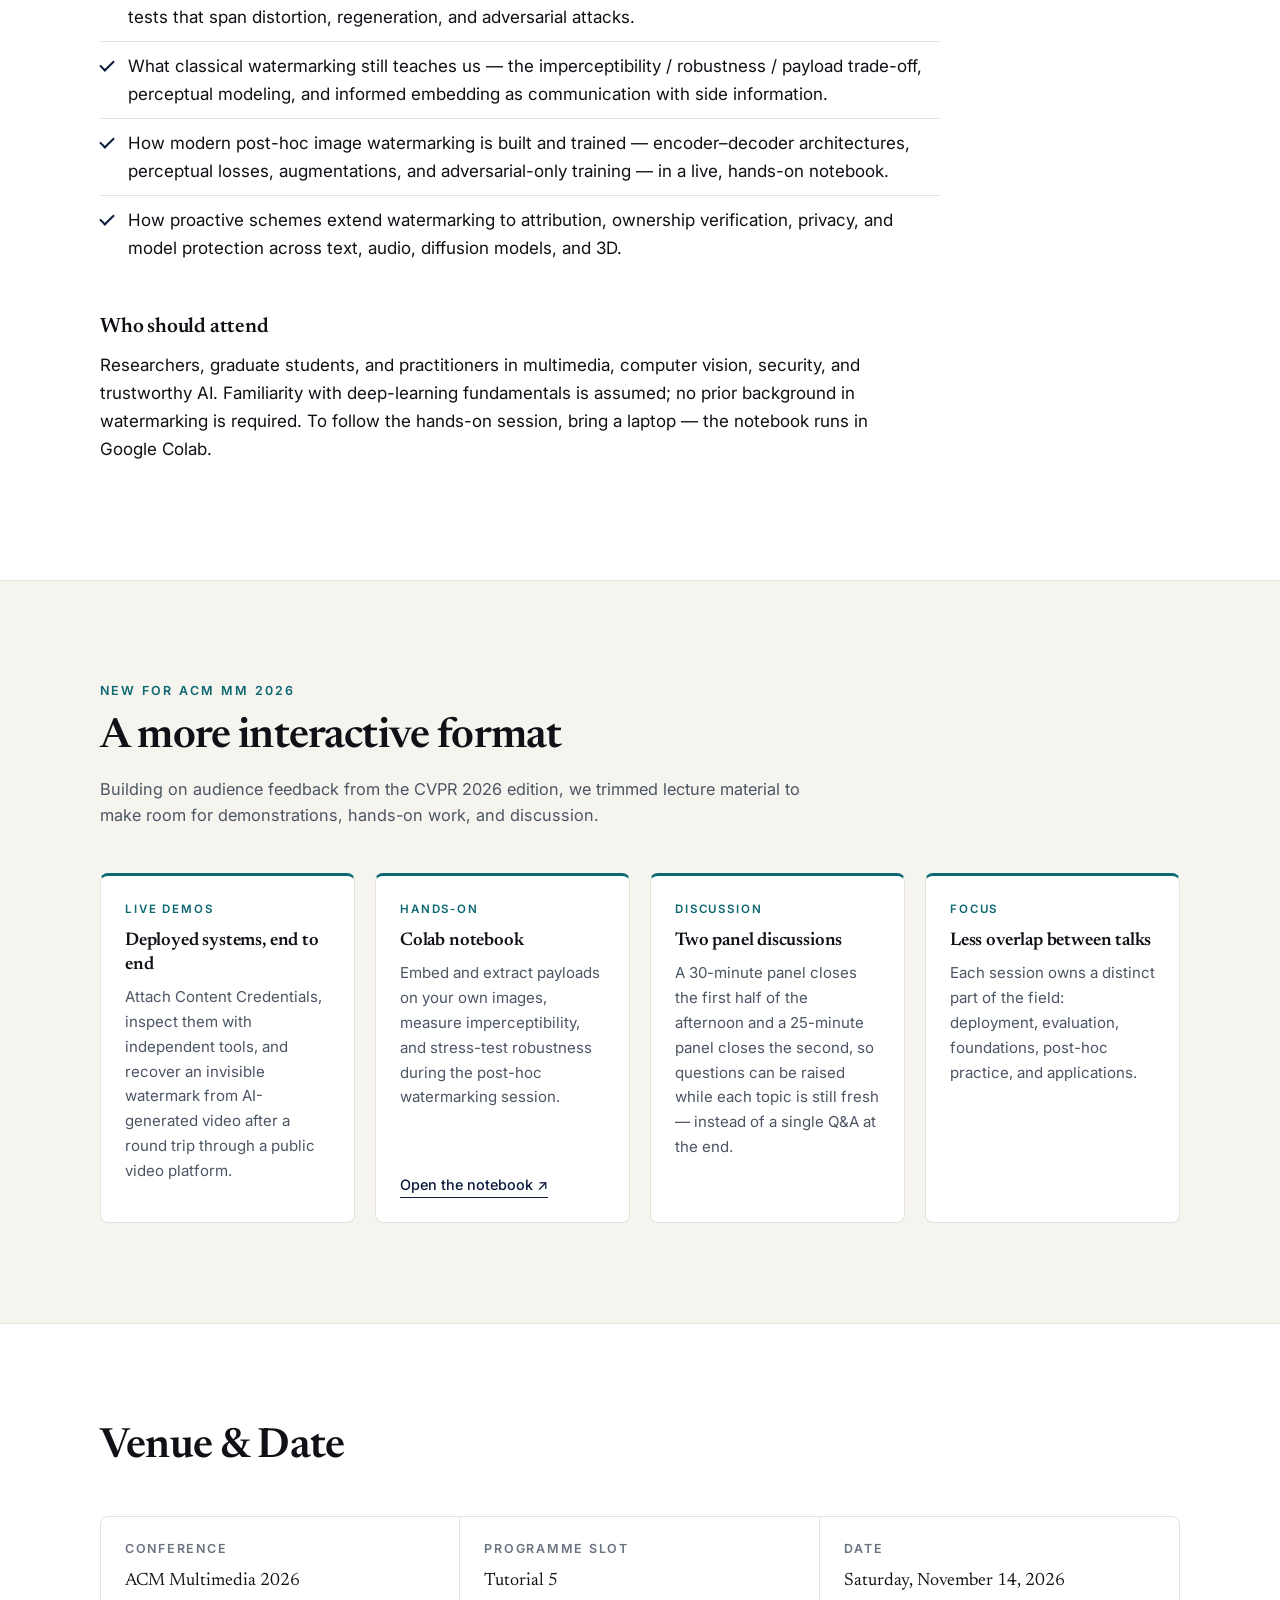
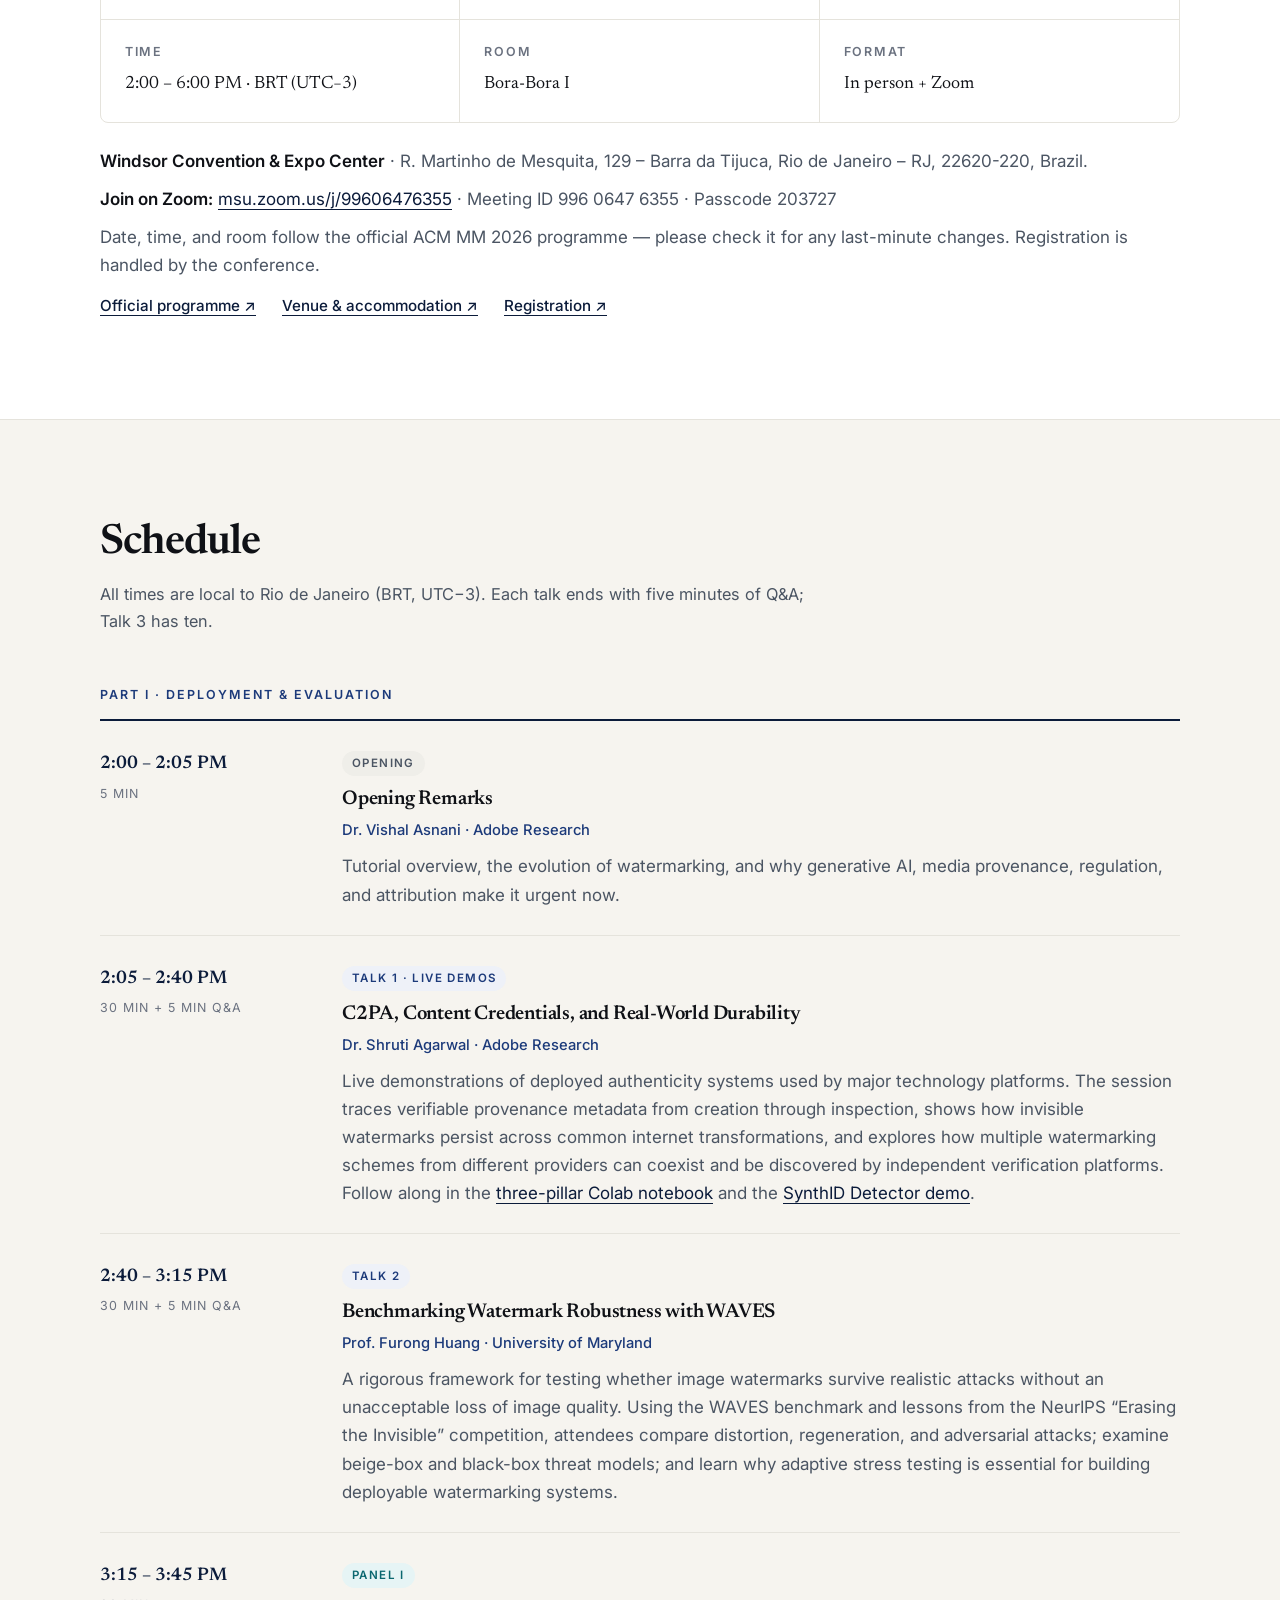
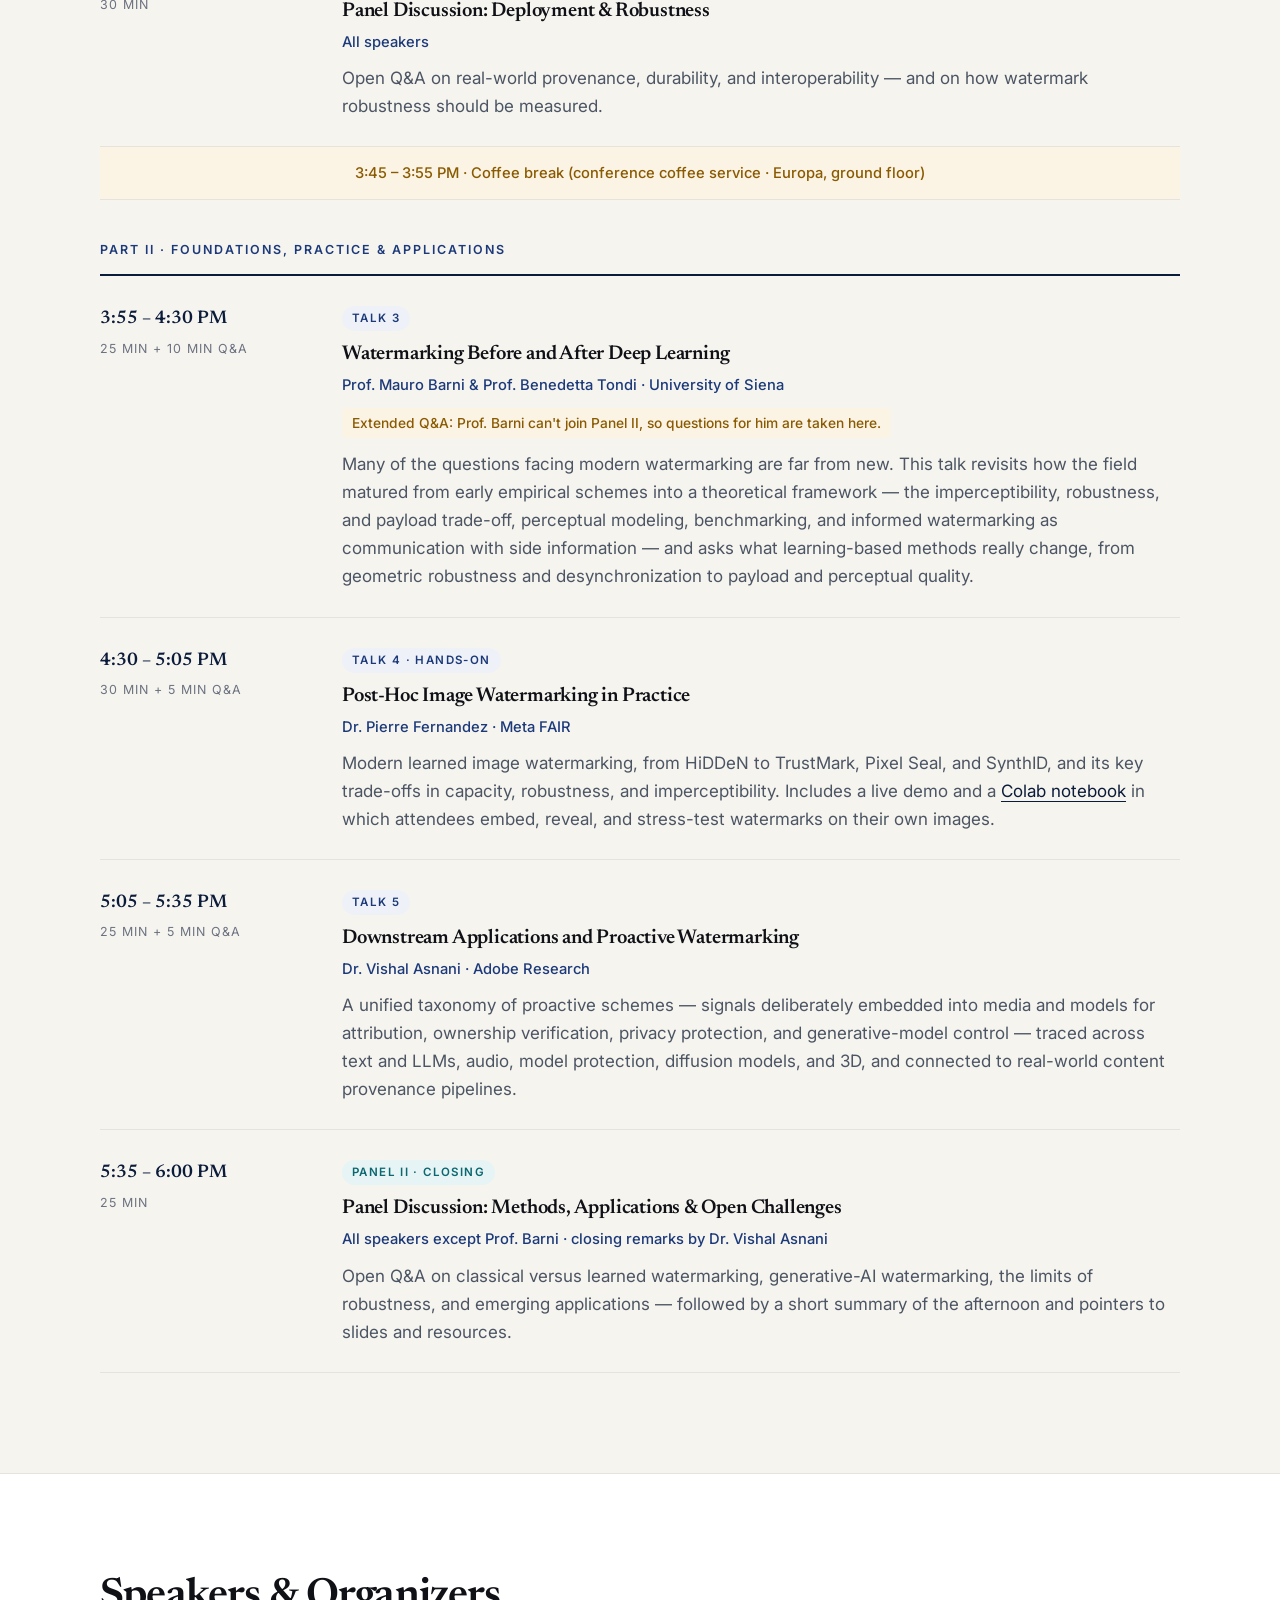
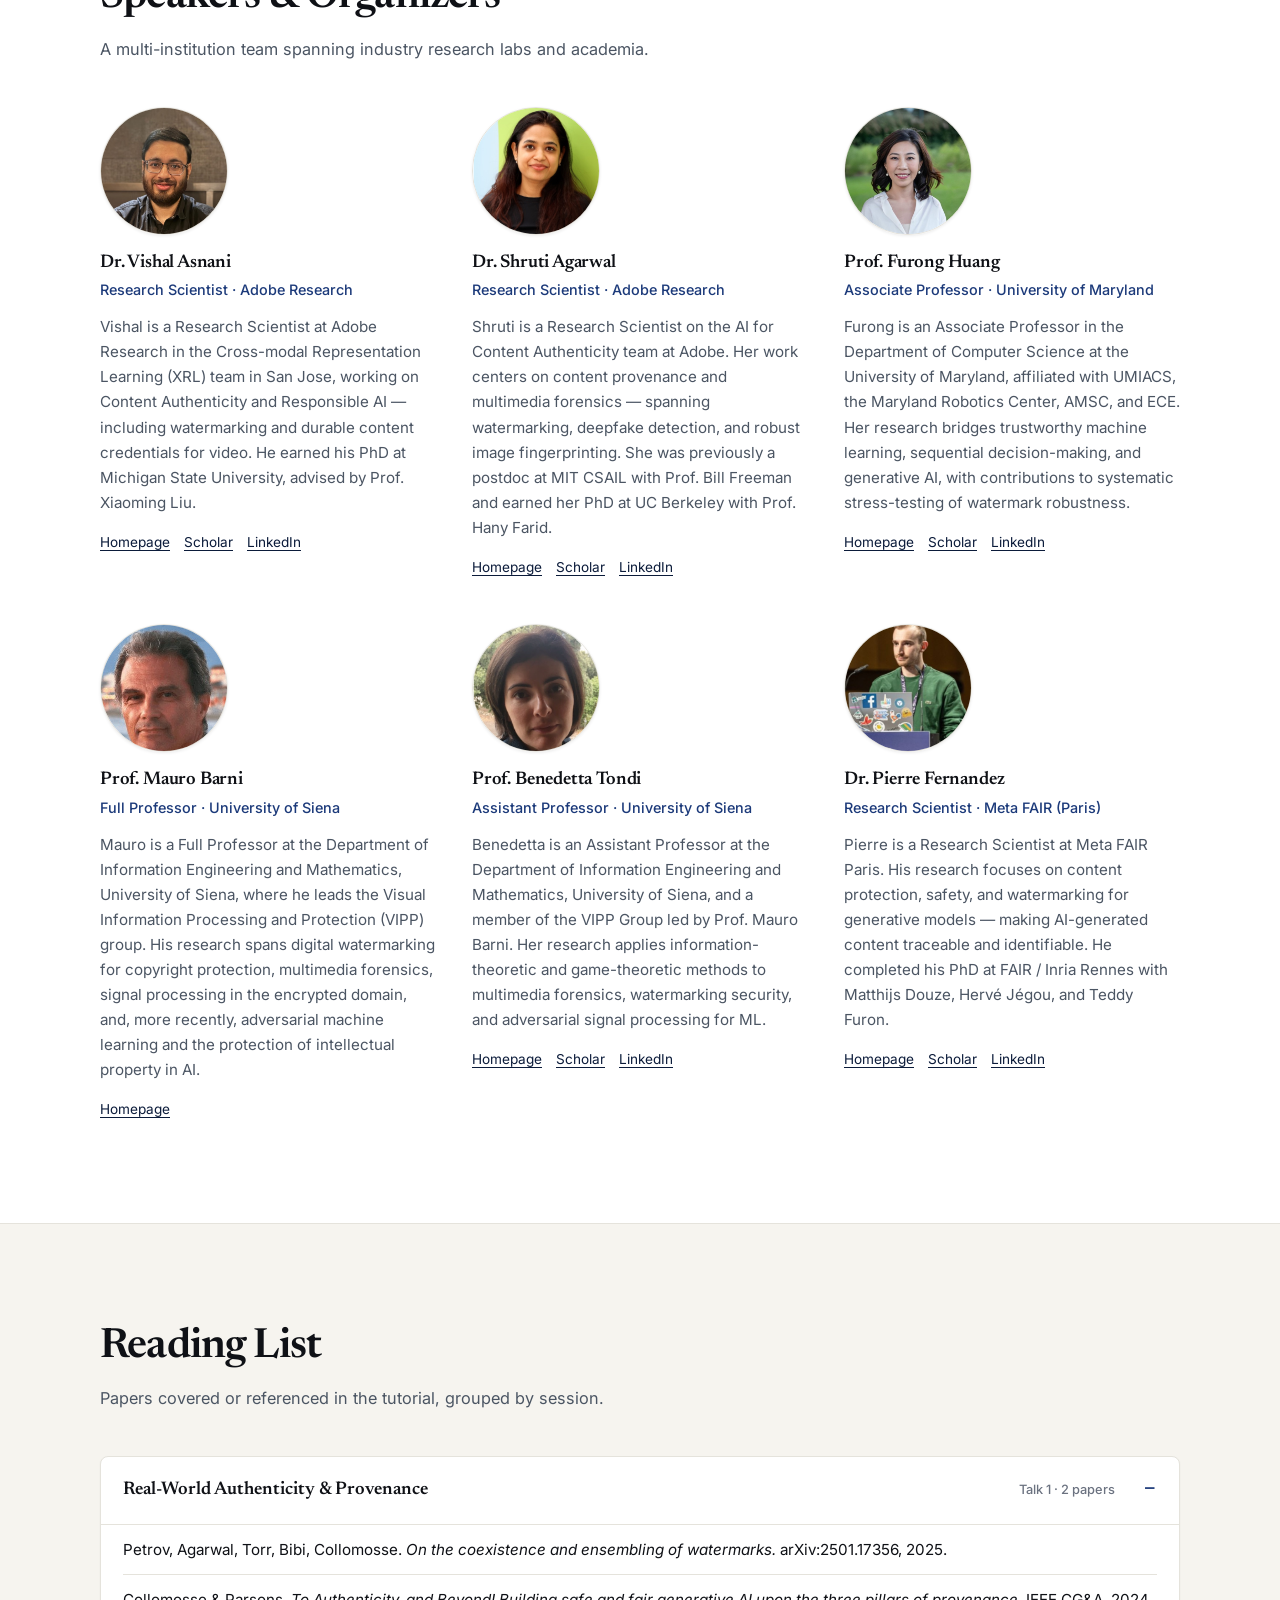
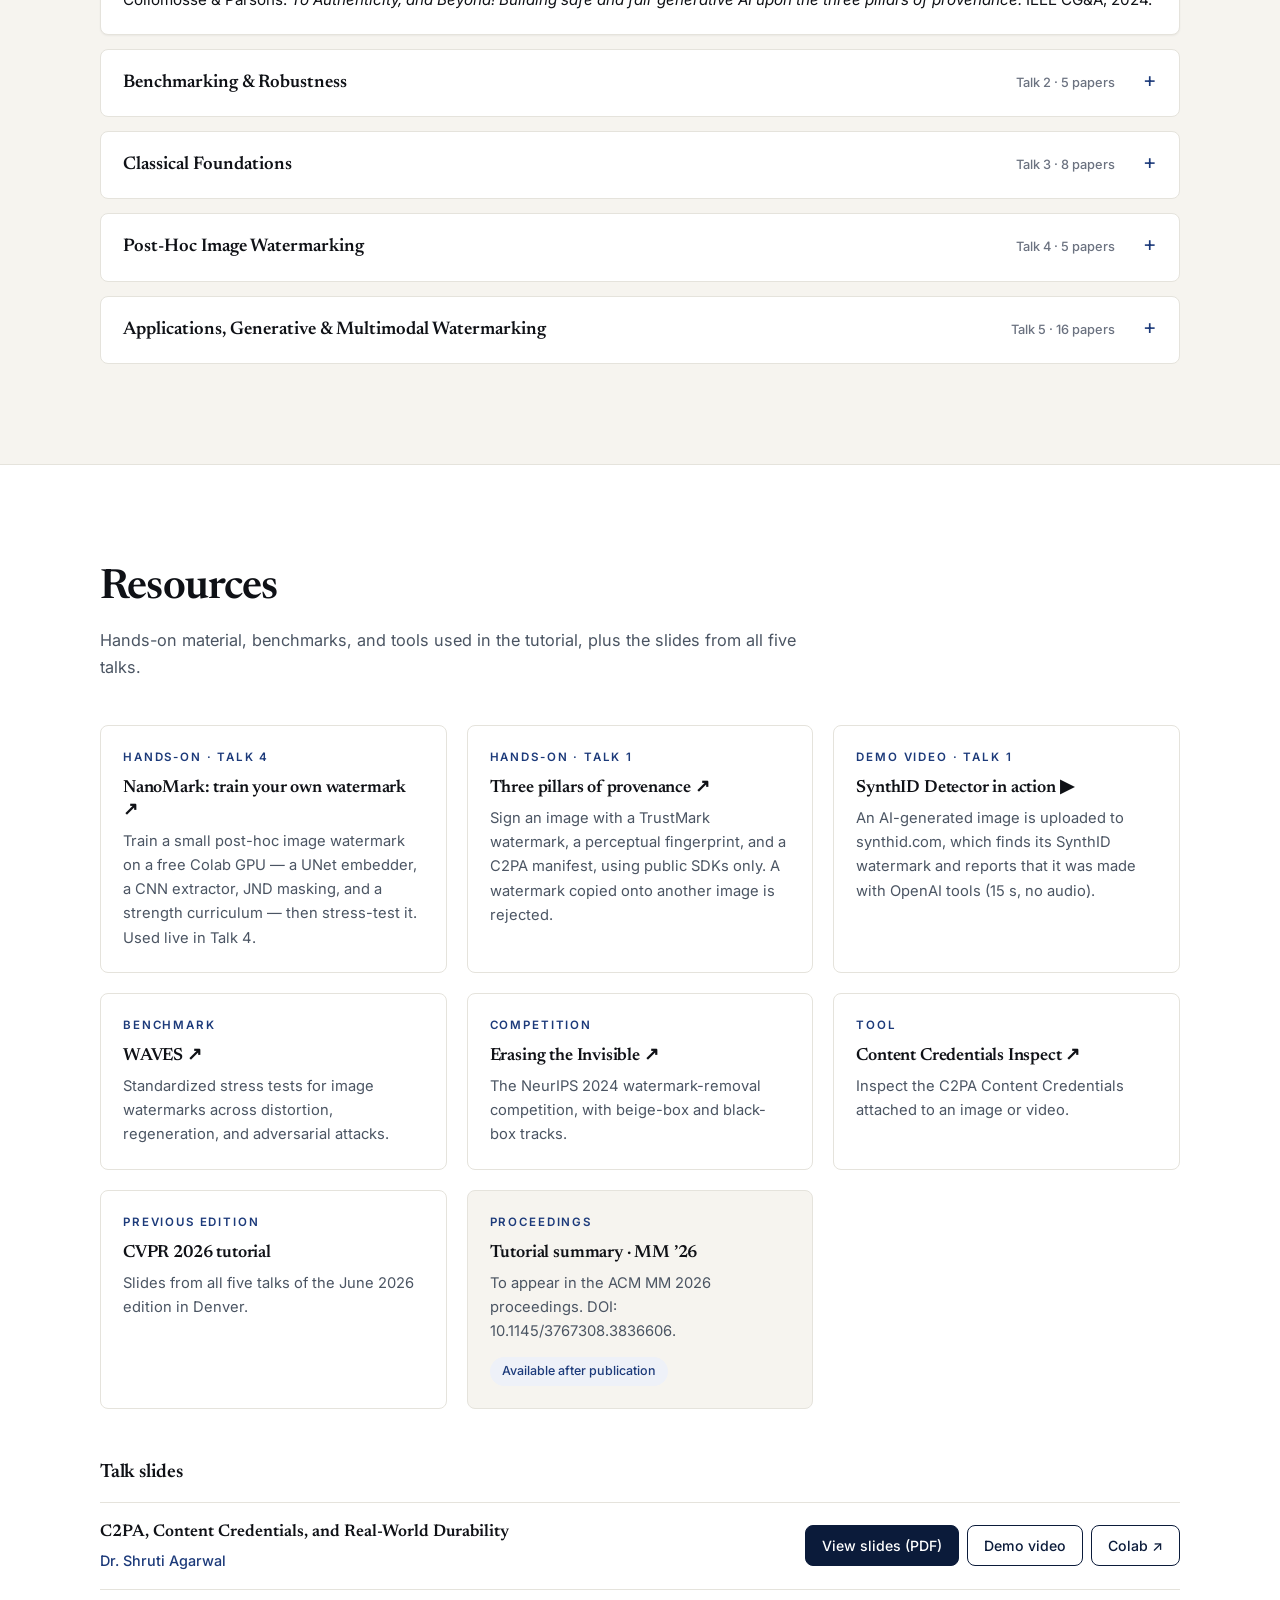
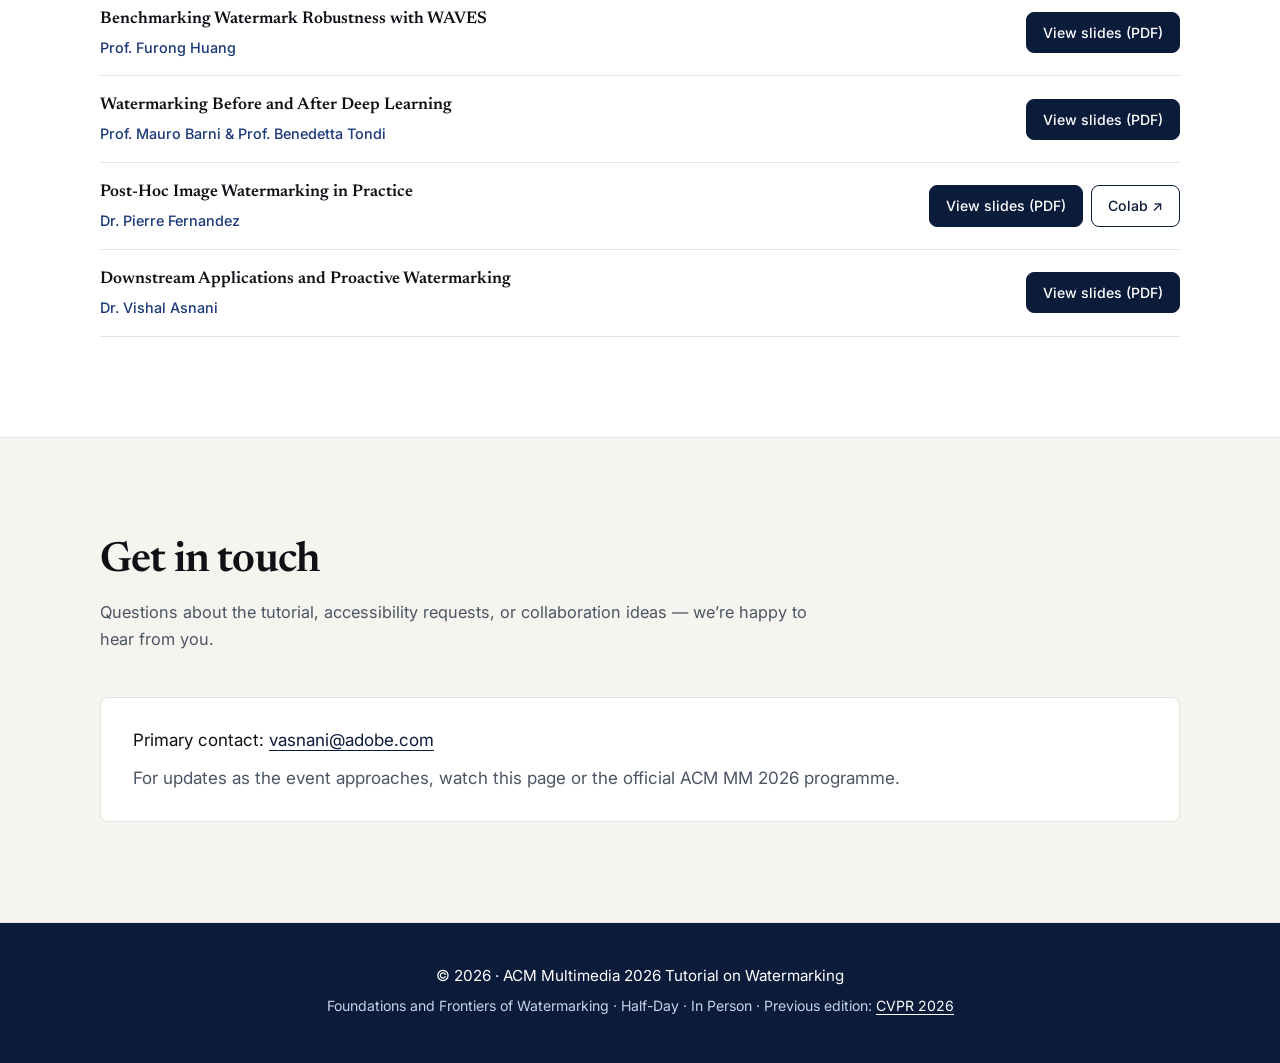
==== commit 74cc9177: "Add Pierre's NanoMark Colab to the Talk 4 slides row Link the hands-on notebook next to Pierre's sli" ====
--- a/acmmm2026/index.html
+++ b/acmmm2026/index.html
@@ -585,8 +585,8 @@
     <div class="resource-grid">
         <a class="resource-card" href="https://colab.research.google.com/drive/18MH6fttuPWcGA3BriDTV0diO6B9Dkoek?usp=sharing" target="_blank" rel="noopener">
             <p class="resource-tag">Hands-on · Talk 4</p>
-            <h3>Colab notebook ↗</h3>
-            <p>Embed and extract watermarks on your own images, visualize distortion, and stress-test robustness. Used live in Talk 4.</p>
+            <h3>NanoMark: train your own watermark ↗</h3>
+            <p>Train a small post-hoc image watermark on a free Colab GPU — a UNet embedder, a CNN extractor, JND masking, and a strength curriculum — then stress-test it. Used live in Talk 4.</p>
         </a>
         <a class="resource-card" href="https://colab.research.google.com/github/agarwalShruti15/three-pillar-colab/blob/main/three_pillars_demo.ipynb" target="_blank" rel="noopener">
             <p class="resource-tag">Hands-on · Talk 1</p>
@@ -658,7 +658,10 @@
                 <p class="slide-talk">Post-Hoc Image Watermarking in Practice</p>
                 <p class="slide-speaker">Dr. Pierre Fernandez</p>
             </div>
-            <a class="slide-link" href="slides/talk4-fernandez.pdf" target="_blank" rel="noopener">View slides (PDF)</a>
+            <div class="slide-actions">
+                <a class="slide-link" href="slides/talk4-fernandez.pdf" target="_blank" rel="noopener">View slides (PDF)</a>
+                <a class="slide-link is-secondary" href="https://colab.research.google.com/drive/18MH6fttuPWcGA3BriDTV0diO6B9Dkoek?usp=sharing" target="_blank" rel="noopener">Colab ↗</a>
+            </div>
         </li>
         <li class="slide-item">
             <div class="slide-meta">
